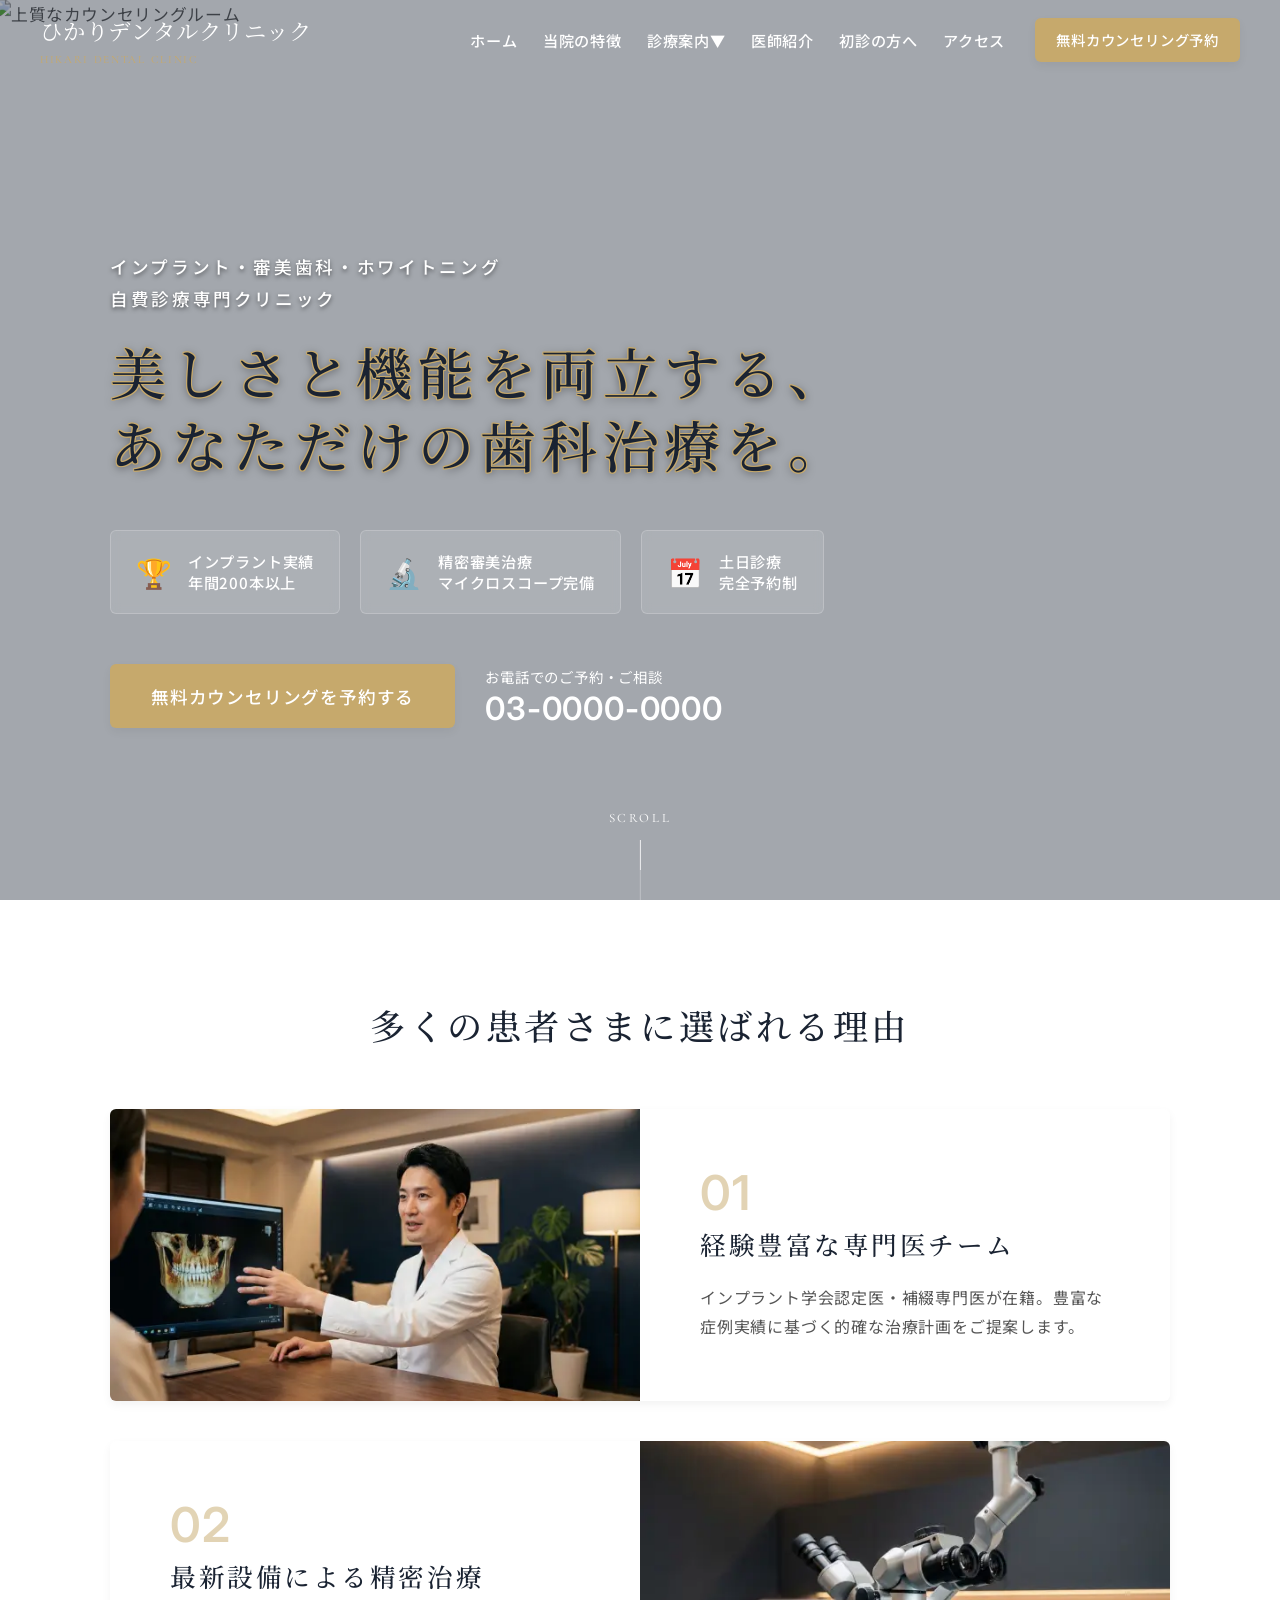
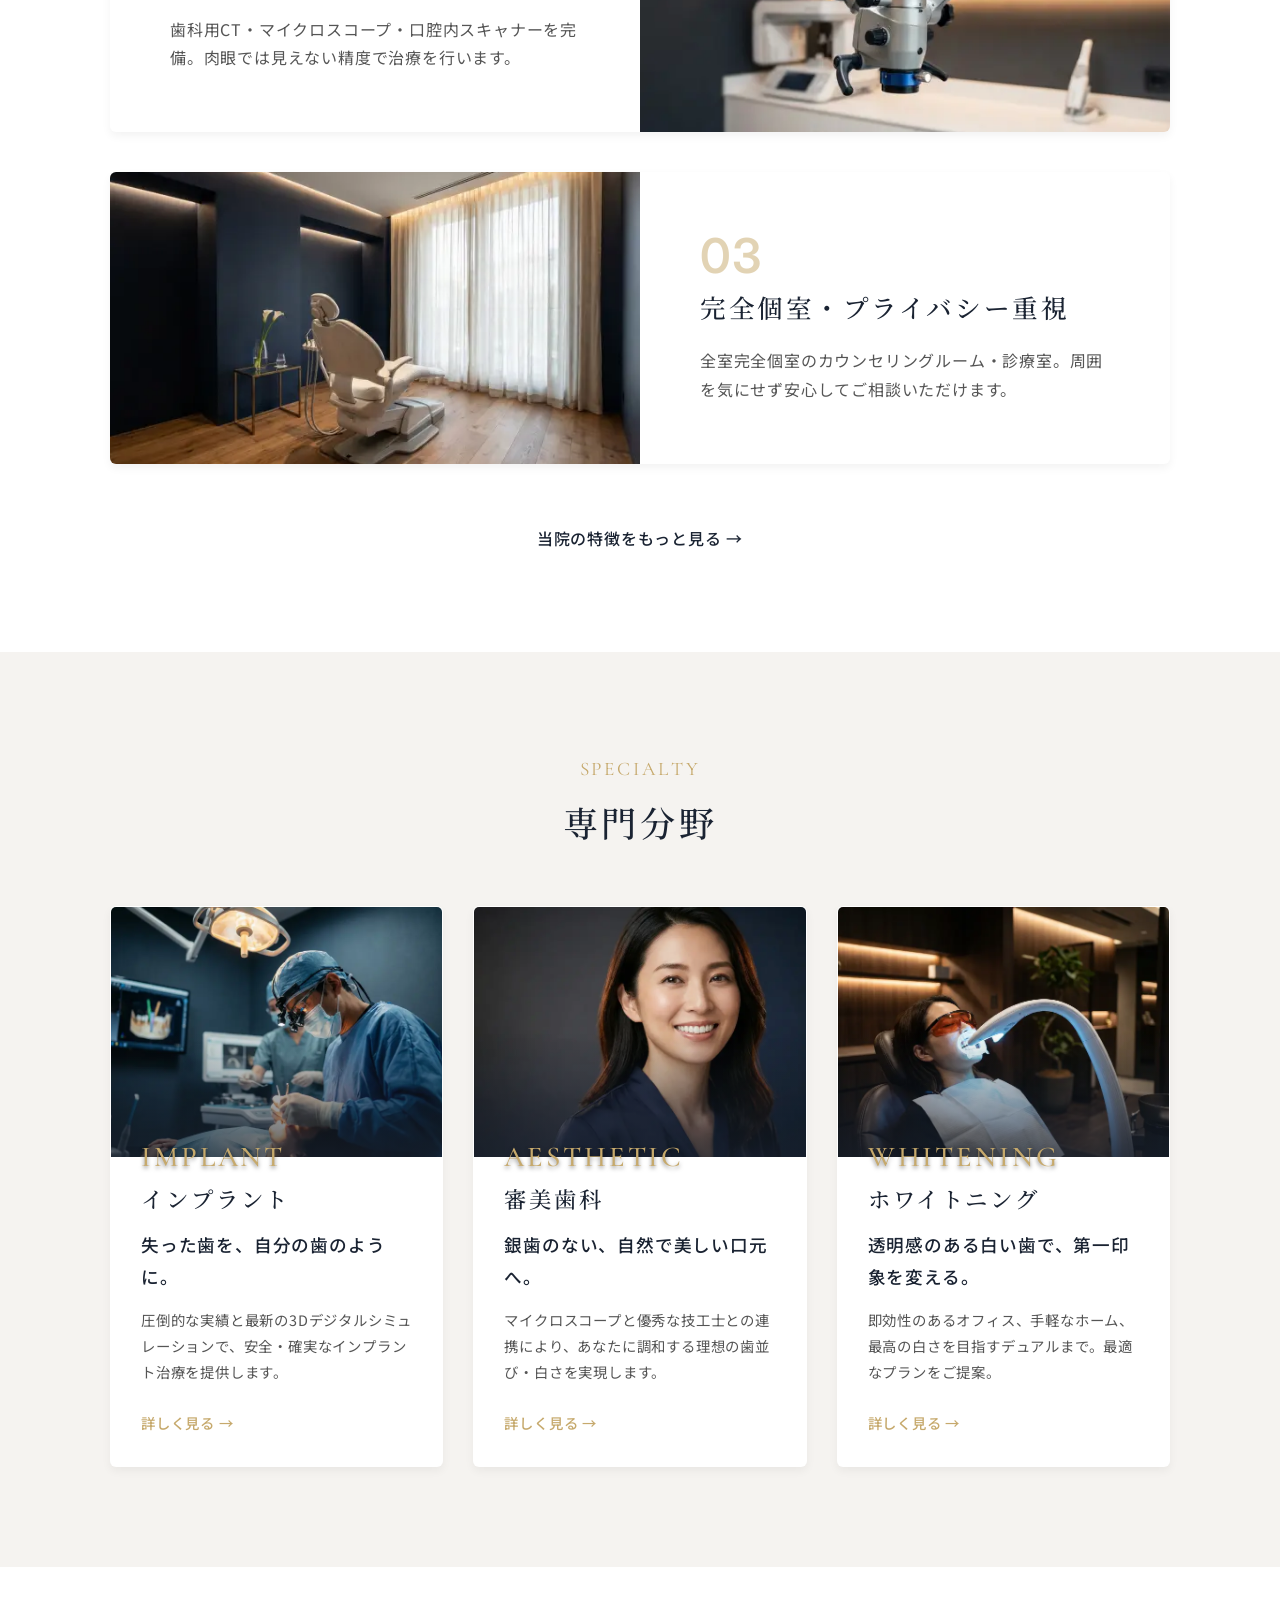
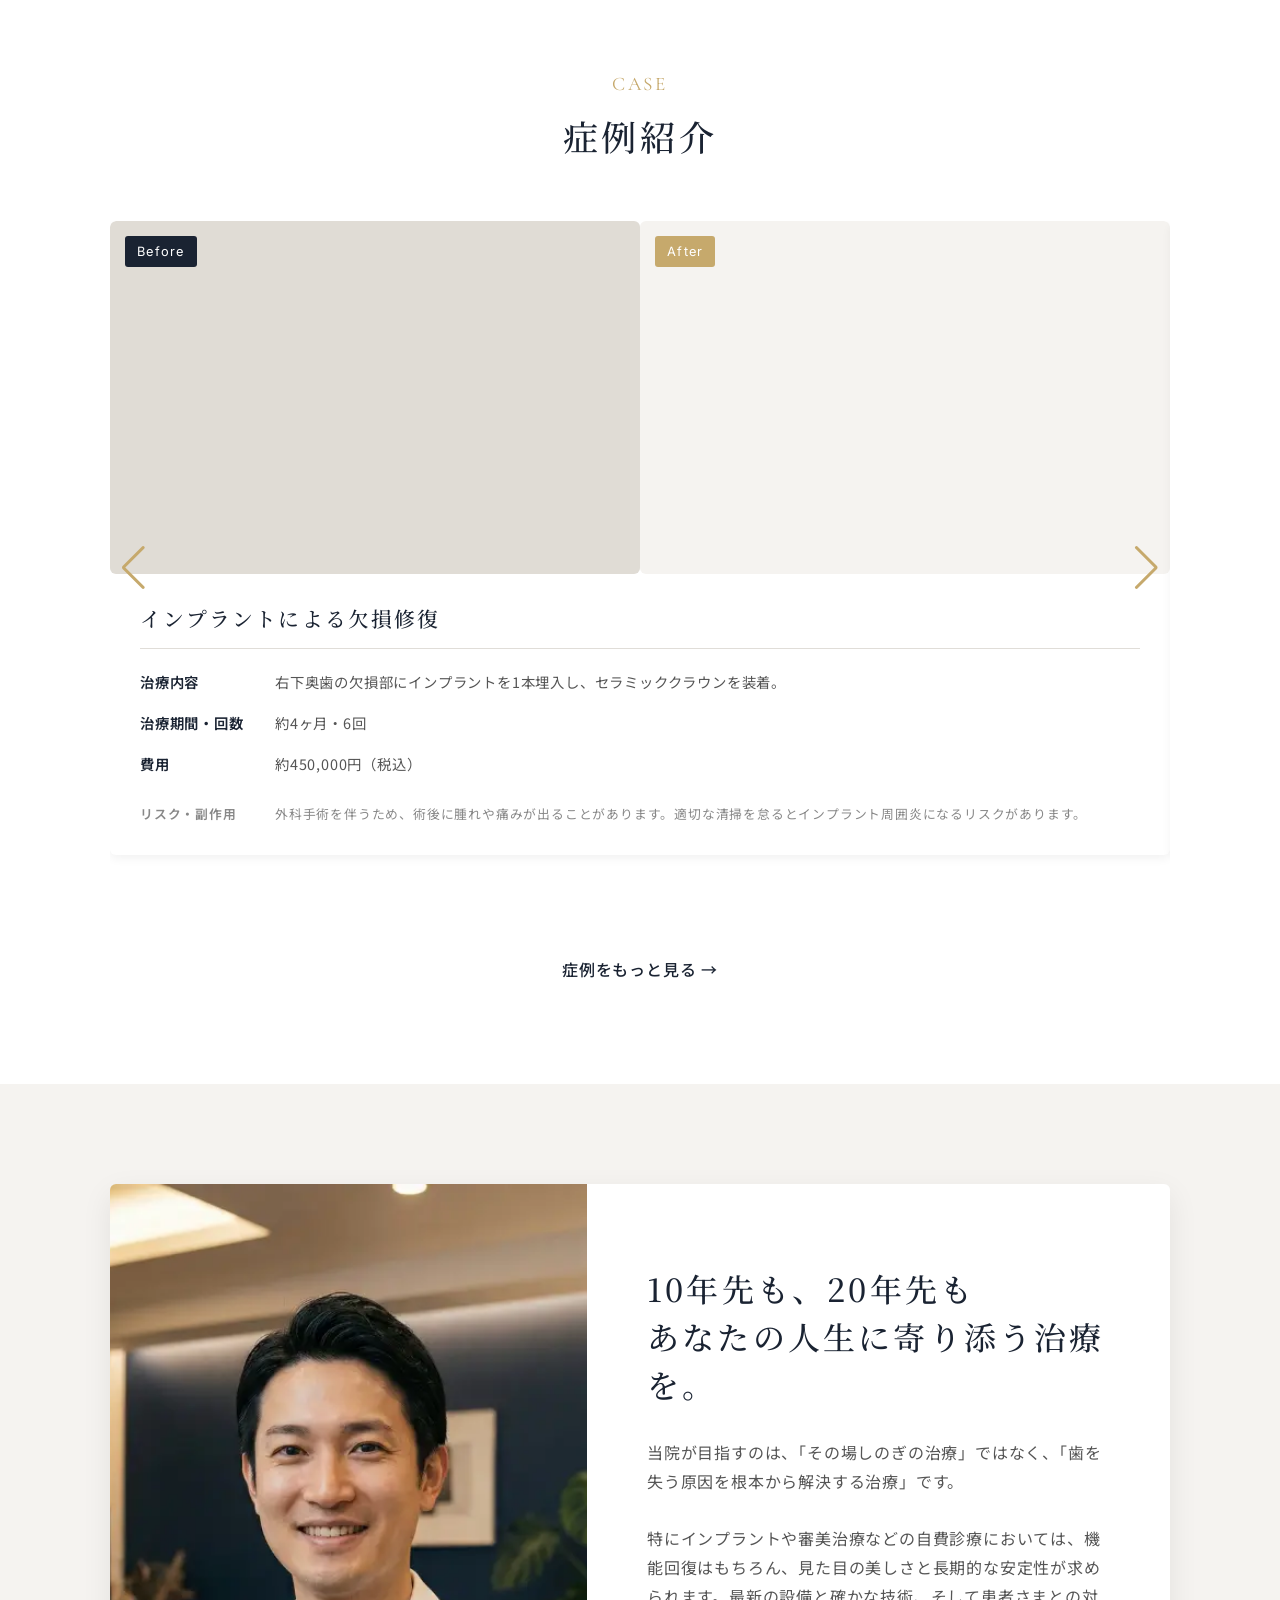
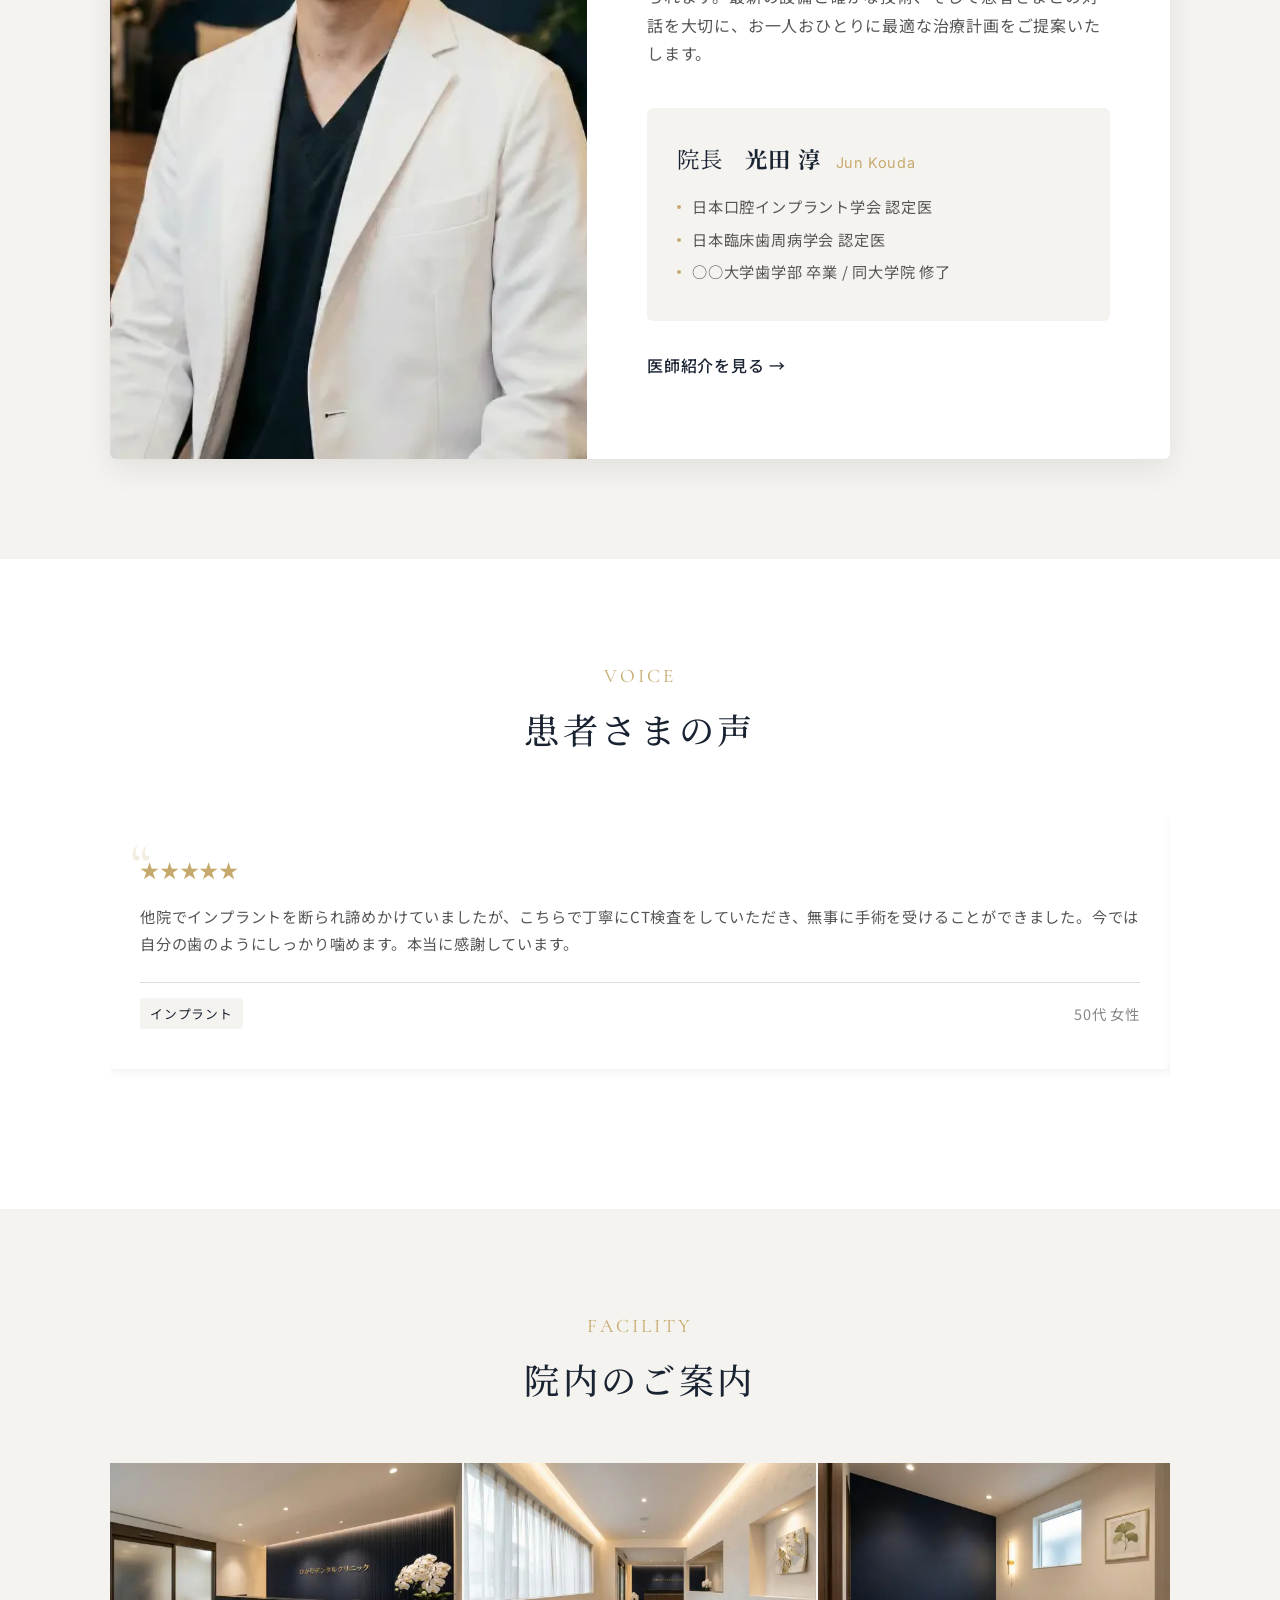
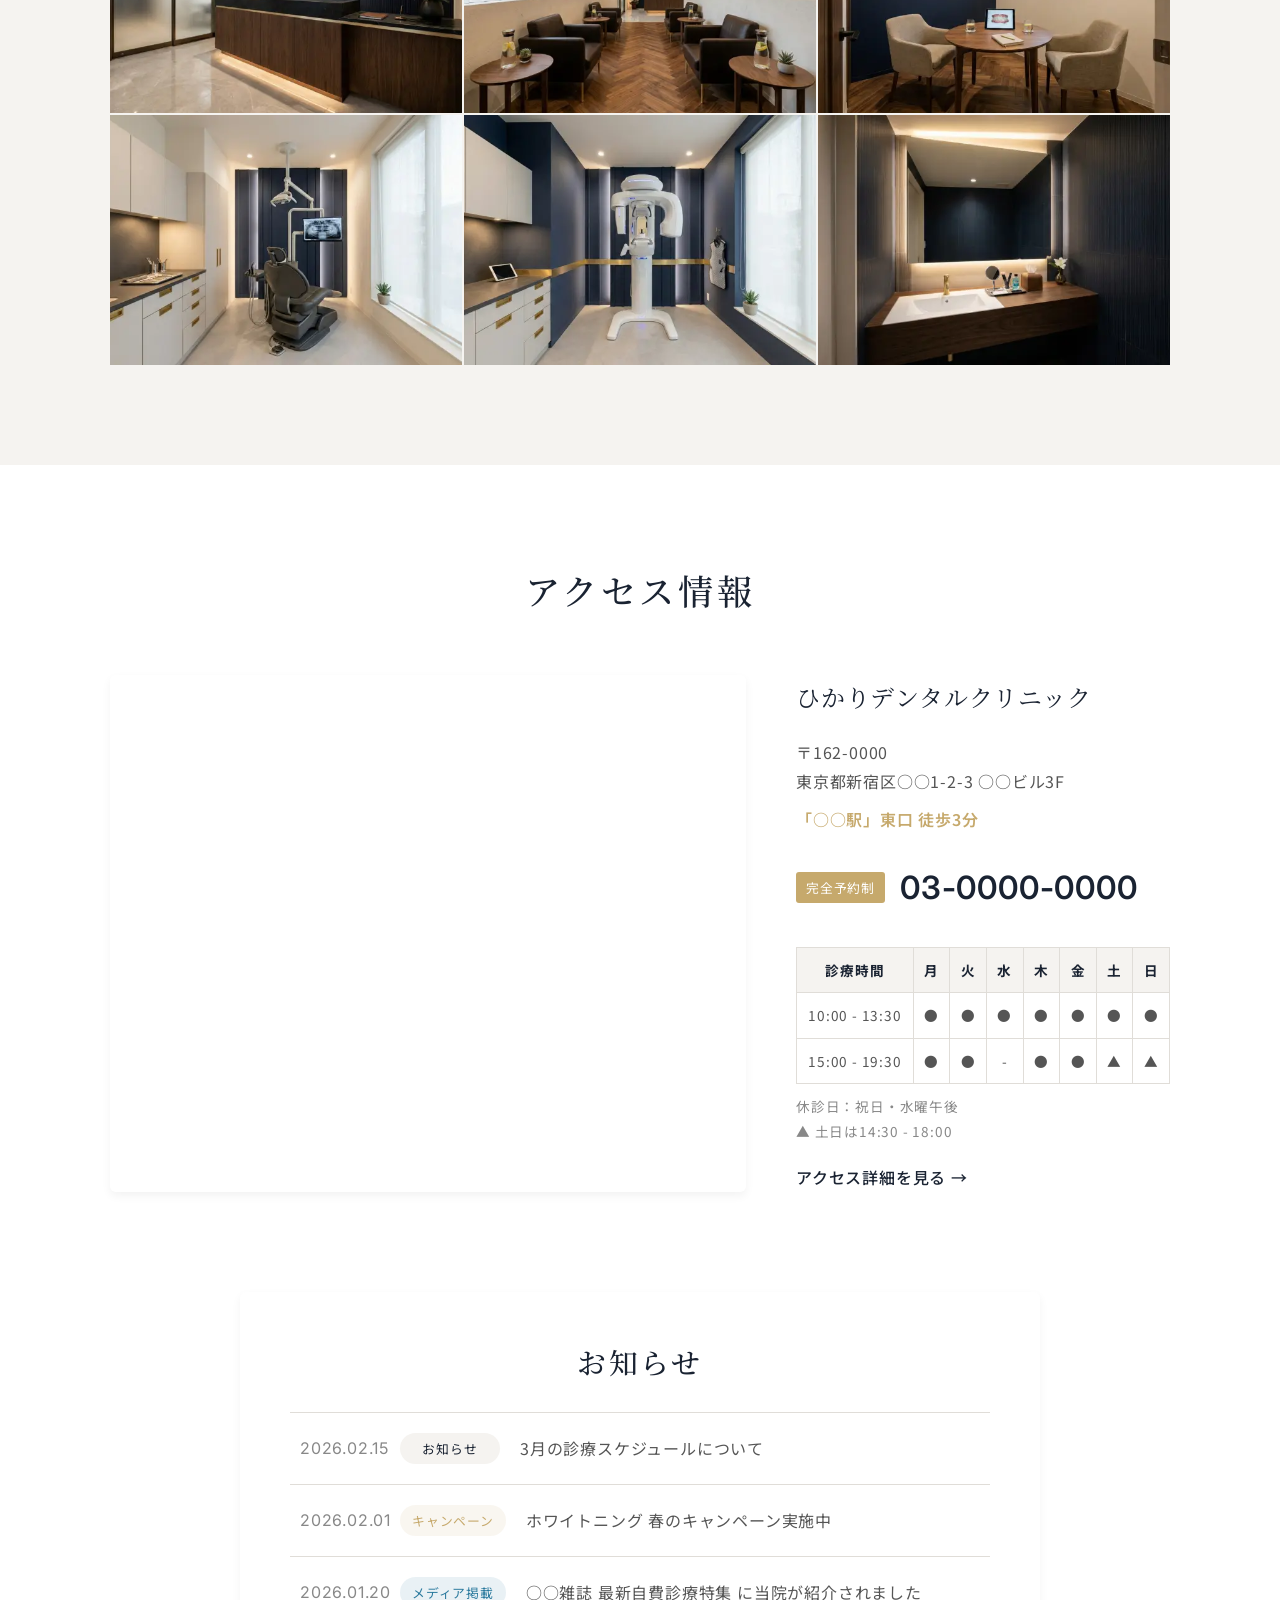
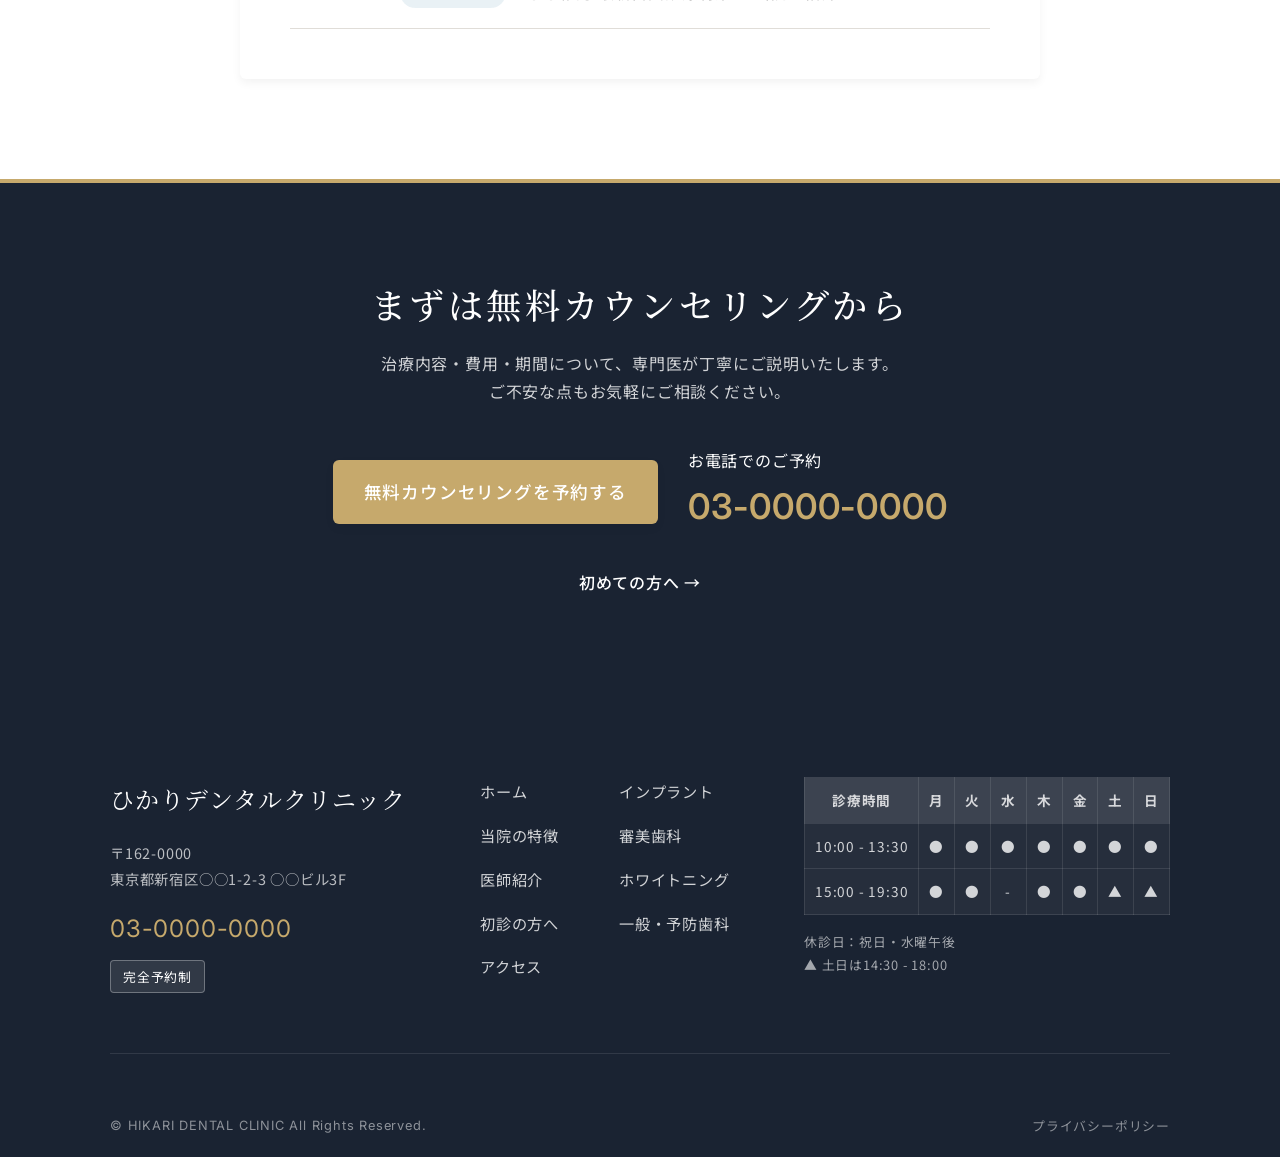
==== index.html @ 4b11324f "Add files via upload" ====
<!DOCTYPE html>
<html lang="ja">

<head>
    <meta charset="UTF-8">
    <meta name="viewport" content="width=device-width, initial-scale=1.0">
    <title>インプラント・審美・ホワイトニング専門｜ひかりデンタルクリニック</title>
    <meta name="description"
        content="美しさと機能を両立する、あなただけの歯科治療を。インプラント・審美歯科・ホワイトニングに特化した自費診療専門クリニック「ひかりデンタルクリニック」。年間200本以上のインプラント実績、マイクロスコープ完備の完全個室で上質な時間を提供します。">
    <meta property="og:title" content="インプラント・審美・ホワイトニング専門｜ひかりデンタルクリニック">
    <meta property="og:description" content="美しさと機能を両立する、あなただけの歯科治療を。インプラント・審美歯科・ホワイトニングに特化した自費診療専門クリニック。">
    <meta property="og:type" content="website">
    <meta property="og:url" content="https://example.com/">
    <meta property="og:image" content="https://example.com/images/ogp.jpg">

    <!-- Fonts -->
    <link rel="preconnect" href="https://fonts.googleapis.com">
    <link rel="preconnect" href="https://fonts.gstatic.com" crossorigin>
    <link
        href="https://fonts.googleapis.com/css2?family=Cormorant+Garamond:wght@400;500;600&family=Inter:wght@400;500;600&family=Noto+Sans+JP:wght@400;500;600&family=Noto+Serif+JP:wght@400;500;600&display=swap"
        rel="stylesheet">

    <!-- Swiper CSS -->
    <link rel="stylesheet" href="https://cdn.jsdelivr.net/npm/swiper@11/swiper-bundle.min.css" />

    <!-- Custom CSS -->
    <link rel="stylesheet" href="css/style.css">

    <!-- Structured Data : LocalBusiness -->
    <script type="application/ld+json">
  {
    "@context": "https://schema.org",
    "@type": "Dentist",
    "name": "ひかりデンタルクリニック",
    "image": "https://example.com/images/clinic-exterior.jpg",
    "url": "https://example.com/",
    "telephone": "03-0000-0000",
    "address": {
      "@type": "PostalAddress",
      "streetAddress": "○○1-2-3 ○○ビル3F",
      "addressLocality": "新宿区",
      "addressRegion": "東京都",
      "postalCode": "162-0000",
      "addressCountry": "JP"
    },
    "geo": {
      "@type": "GeoCoordinates",
      "latitude": 35.699,
      "longitude": 139.718
    },
    "openingHoursSpecification": [
      {
        "@type": "OpeningHoursSpecification",
        "dayOfWeek": ["Monday", "Tuesday", "Thursday", "Friday"],
        "opens": "10:00",
        "closes": "19:30"
      },
      {
        "@type": "OpeningHoursSpecification",
        "dayOfWeek": ["Saturday", "Sunday"],
        "opens": "10:00",
        "closes": "18:00"
      }
    ],
    "priceRange": "$$$"
  }
  </script>
</head>

<body>

    <!-- ========================
       Header
       ======================== -->
    <header class="l-header" id="header">
        <div class="l-header__inner">
            <a href="index.html" class="l-header__logo">
                ひかりデンタルクリニック
                <span>HIKARI DENTAL CLINIC</span>
            </a>

            <!-- PC/Tablet Nav -->
            <nav class="l-header__nav u-hidden-sp">
                <ul class="l-header__nav-list">
                    <li><a href="index.html" class="l-header__nav-link">ホーム</a></li>
                    <li><a href="about.html" class="l-header__nav-link">当院の特徴</a></li>
                    <li class="p-nav-dropdown">
                        <span class="l-header__nav-link p-nav-dropdown__trigger">診療案内▼</span>
                        <div class="p-nav-dropdown__menu">
                            <a href="implant.html" class="p-nav-dropdown__item">インプラント</a>
                            <a href="aesthetic.html" class="p-nav-dropdown__item">審美歯科</a>
                            <a href="whitening.html" class="p-nav-dropdown__item">ホワイトニング</a>
                            <a href="general.html" class="p-nav-dropdown__item">一般歯科・予防歯科</a>
                        </div>
                    </li>
                    <li><a href="staff.html" class="l-header__nav-link">医師紹介</a></li>
                    <li><a href="first-visit.html" class="l-header__nav-link">初診の方へ</a></li>
                    <li><a href="access.html" class="l-header__nav-link">アクセス</a></li>
                </ul>
                <a href="first-visit.html#reserve" class="c-btn c-btn--primary l-header__btn"
                    style="min-height: 44px; padding: 0 20px; font-size: 0.9rem;">無料カウンセリング予約</a>
            </nav>

            <!-- SP Hamburger Menu (Implementation placeholder) -->
            <button class="l-header__hamburger u-hidden-pc" aria-label="メニューを開く">
                <span></span><span></span><span></span>
            </button>
        </div>
    </header>

    <main>
        <!-- ========================
         Hero Section
         ======================== -->
        <section class="p-hero">
            <div class="p-hero__bg">
                <img src="https://images.unsplash.com/photo-1629909613654-28e377c37b09?auto=format&fit=crop&q=80&w=1920"
                    alt="上質なカウンセリングルーム" loading="lazy">
                <div class="p-hero__overlay"></div>
            </div>
            <div class="p-hero__content l-container">
                <p class="p-hero__subcopy">インプラント・審美歯科・ホワイトニング<br>自費診療専門クリニック</p>
                <h1 class="p-hero__copy">美しさと機能を両立する、<br>あなただけの歯科治療を。</h1>

                <ul class="p-hero__usp">
                    <li class="p-hero__usp-item">
                        <span class="p-hero__usp-icon">🏆</span>
                        <span class="p-hero__usp-text">インプラント実績<br>年間200本以上</span>
                    </li>
                    <li class="p-hero__usp-item">
                        <span class="p-hero__usp-icon">🔬</span>
                        <span class="p-hero__usp-text">精密審美治療<br>マイクロスコープ完備</span>
                    </li>
                    <li class="p-hero__usp-item">
                        <span class="p-hero__usp-icon">📅</span>
                        <span class="p-hero__usp-text">土日診療<br>完全予約制</span>
                    </li>
                </ul>

                <div class="p-hero__btns">
                    <a href="first-visit.html#reserve" class="c-btn c-btn--primary p-hero__btn p-hero__btn--primary">
                        無料カウンセリングを予約する
                    </a>
                    <a href="tel:03-0000-0000"
                        class="c-btn c-btn--secondary p-hero__btn p-hero__btn--secondary u-hidden-pc">
                        <span class="font-en-sans" style="margin-right: 8px;">☎</span> 03-0000-0000
                    </a>
                    <div class="p-hero__tel u-hidden-sp">
                        <p>お電話でのご予約・ご相談</p>
                        <p class="p-hero__tel-num font-en-sans">03-0000-0000</p>
                    </div>
                </div>
            </div>

            <div class="p-hero__scroll">
                <span class="p-hero__scroll-text font-en-serif">SCROLL</span>
                <div class="p-hero__scroll-line"></div>
            </div>
        </section>

        <!-- ========================
         Section 1 : 3 Reasons (当院の特徴)
         ======================== -->
        <section class="l-section p-reason" id="reason">
            <div class="l-container">
                <div class="c-section-title js-fade-up">
                    <h2 class="c-section-title__ja">多くの患者さまに選ばれる理由</h2>
                </div>

                <div class="p-reason__grid js-fade-up">
                    <!-- Reason 1 -->
                    <div class="p-reason__card">
                        <div class="p-reason__card-bg">
                            <img src="images/reason_01.webp" alt="経験豊富な専門医チーム" width="600" height="400" loading="lazy">
                        </div>
                        <div class="p-reason__card-content">
                            <span class="p-reason__card-num font-en-sans">01</span>
                            <h3 class="p-reason__card-title">経験豊富な専門医チーム</h3>
                            <p class="p-reason__card-text">インプラント学会認定医・補綴専門医が在籍。豊富な症例実績に基づく的確な治療計画をご提案します。</p>
                        </div>
                    </div>

                    <!-- Reason 2 -->
                    <div class="p-reason__card p-reason__card--reverse">
                        <div class="p-reason__card-bg">
                            <img src="images/reason_02.webp" alt="最新設備による精密治療" width="600" height="400" loading="lazy">
                        </div>
                        <div class="p-reason__card-content">
                            <span class="p-reason__card-num font-en-sans">02</span>
                            <h3 class="p-reason__card-title">最新設備による精密治療</h3>
                            <p class="p-reason__card-text">歯科用CT・マイクロスコープ・口腔内スキャナーを完備。肉眼では見えない精度で治療を行います。</p>
                        </div>
                    </div>

                    <!-- Reason 3 -->
                    <div class="p-reason__card">
                        <div class="p-reason__card-bg">
                            <img src="images/reason_03.webp" alt="完全個室・プライバシー重視" width="600" height="400"
                                loading="lazy">
                        </div>
                        <div class="p-reason__card-content">
                            <span class="p-reason__card-num font-en-sans">03</span>
                            <h3 class="p-reason__card-title">完全個室・プライバシー重視</h3>
                            <p class="p-reason__card-text">全室完全個室のカウンセリングルーム・診療室。周囲を気にせず安心してご相談いただけます。</p>
                        </div>
                    </div>
                </div>

                <div class="text-center js-fade-up" style="margin-top: 60px;">
                    <a href="about.html" class="c-link">当院の特徴をもっと見る &rarr;</a>
                </div>
            </div>
        </section>

        <!-- ========================
         Section 2 : Specialty (専門分野)
         ======================== -->
        <section class="l-section l-section--bg p-specialty" id="specialty">
            <div class="l-container">
                <div class="c-section-title js-fade-up">
                    <span class="c-section-title__en">SPECIALTY</span>
                    <h2 class="c-section-title__ja">専門分野</h2>
                </div>

                <div class="p-specialty__grid">
                    <!-- Implant -->
                    <a href="implant.html" class="p-specialty__card js-fade-up">
                        <div class="p-specialty__card-img">
                            <img src="images/specialty_implant.webp" alt="インプラント" width="800" height="533"
                                loading="lazy">
                            <div class="p-specialty__card-overlay"></div>
                        </div>
                        <div class="p-specialty__card-info">
                            <h3 class="p-specialty__card-title">IMPLANT<br><span>インプラント</span></h3>
                            <p class="p-specialty__card-copy">失った歯を、自分の歯のように。</p>
                            <p class="p-specialty__card-text">圧倒的な実績と最新の3Dデジタルシミュレーションで、安全・確実なインプラント治療を提供します。</p>
                            <span class="p-specialty__card-link">詳しく見る &rarr;</span>
                        </div>
                    </a>

                    <!-- Aesthetic -->
                    <a href="aesthetic.html" class="p-specialty__card js-fade-up" style="transition-delay: 0.1s;">
                        <div class="p-specialty__card-img">
                            <img src="images/specialty_aesthetic.webp" alt="審美歯科" width="800" height="533"
                                loading="lazy">
                            <div class="p-specialty__card-overlay"></div>
                        </div>
                        <div class="p-specialty__card-info">
                            <h3 class="p-specialty__card-title">AESTHETIC<br><span>審美歯科</span></h3>
                            <p class="p-specialty__card-copy">銀歯のない、自然で美しい口元へ。</p>
                            <p class="p-specialty__card-text">マイクロスコープと優秀な技工士との連携により、あなたに調和する理想の歯並び・白さを実現します。</p>
                            <span class="p-specialty__card-link">詳しく見る &rarr;</span>
                        </div>
                    </a>

                    <!-- Whitening -->
                    <a href="whitening.html" class="p-specialty__card js-fade-up" style="transition-delay: 0.2s;">
                        <div class="p-specialty__card-img">
                            <img src="images/specialty_whitening.webp" alt="ホワイトニング" width="800" height="533"
                                loading="lazy">
                            <div class="p-specialty__card-overlay"></div>
                        </div>
                        <div class="p-specialty__card-info">
                            <h3 class="p-specialty__card-title">WHITENING<br><span>ホワイトニング</span></h3>
                            <p class="p-specialty__card-copy">透明感のある白い歯で、第一印象を変える。</p>
                            <p class="p-specialty__card-text">即効性のあるオフィス、手軽なホーム、最高の白さを目指すデュアルまで。最適なプランをご提案。</p>
                            <span class="p-specialty__card-link">詳しく見る &rarr;</span>
                        </div>
                    </a>
                </div>
            </div>
        </section>

        <!-- ========================
         Section 3 : Case Studies (症例紹介)
         ======================== -->
        <section class="l-section p-case" id="case">
            <div class="l-container">
                <div class="c-section-title js-fade-up">
                    <span class="c-section-title__en">CASE</span>
                    <h2 class="c-section-title__ja">症例紹介</h2>
                </div>

                <div class="swiper p-case__slider js-fade-up">
                    <div class="swiper-wrapper">
                        <!-- Case 1 -->
                        <div class="swiper-slide p-case__slide">
                            <div class="p-case__images">
                                <div class="p-case__image">
                                    <span class="p-case__label">Before</span>
                                    <div
                                        style="width: 100%; aspect-ratio: 3/2; background-color: #e0dcd5; border-radius: var(--radius);">
                                    </div>
                                </div>
                                <div class="p-case__image">
                                    <span class="p-case__label p-case__label--after">After</span>
                                    <div
                                        style="width: 100%; aspect-ratio: 3/2; background-color: #f5f3f0; border-radius: var(--radius);">
                                    </div>
                                </div>
                            </div>
                            <div class="p-case__info">
                                <h3 class="p-case__title">インプラントによる欠損修復</h3>
                                <dl class="p-case__dl">
                                    <dt>治療内容</dt>
                                    <dd>右下奥歯の欠損部にインプラントを1本埋入し、セラミッククラウンを装着。</dd>
                                    <dt>治療期間・回数</dt>
                                    <dd>約4ヶ月・6回</dd>
                                    <dt>費用</dt>
                                    <dd>約450,000円（税込）</dd>
                                    <dt>リスク・副作用</dt>
                                    <dd>外科手術を伴うため、術後に腫れや痛みが出ることがあります。適切な清掃を怠るとインプラント周囲炎になるリスクがあります。</dd>
                                </dl>
                            </div>
                        </div>
                        <!-- Case 2 -->
                        <div class="swiper-slide p-case__slide">
                            <div class="p-case__images">
                                <div class="p-case__image">
                                    <span class="p-case__label">Before</span>
                                    <div
                                        style="width: 100%; aspect-ratio: 3/2; background-color: #e0dcd5; border-radius: var(--radius);">
                                    </div>
                                </div>
                                <div class="p-case__image">
                                    <span class="p-case__label p-case__label--after">After</span>
                                    <div
                                        style="width: 100%; aspect-ratio: 3/2; background-color: #f5f3f0; border-radius: var(--radius);">
                                    </div>
                                </div>
                            </div>
                            <div class="p-case__info">
                                <h3 class="p-case__title">前歯のオールセラミック治療</h3>
                                <dl class="p-case__dl">
                                    <dt>治療内容</dt>
                                    <dd>変色した前歯の差し歯を、透明感の高いオールセラミッククラウンでやり替え。</dd>
                                    <dt>治療期間・回数</dt>
                                    <dd>約1ヶ月・3回</dd>
                                    <dt>費用</dt>
                                    <dd>約264,000円（税込）※2本分</dd>
                                    <dt>リスク・副作用</dt>
                                    <dd>強い衝撃で割れる可能性があります。治療時に歯を削るため、一時的に知覚過敏が起こることがあります。</dd>
                                </dl>
                            </div>
                        </div>
                        <!-- Case 3 -->
                        <div class="swiper-slide p-case__slide">
                            <div class="p-case__images">
                                <div class="p-case__image">
                                    <span class="p-case__label">Before</span>
                                    <div
                                        style="width: 100%; aspect-ratio: 3/2; background-color: #e0dcd5; border-radius: var(--radius);">
                                    </div>
                                </div>
                                <div class="p-case__image">
                                    <span class="p-case__label p-case__label--after">After</span>
                                    <div
                                        style="width: 100%; aspect-ratio: 3/2; background-color: #f5f3f0; border-radius: var(--radius);">
                                    </div>
                                </div>
                            </div>
                            <div class="p-case__info">
                                <h3 class="p-case__title">デュアルホワイトニング</h3>
                                <dl class="p-case__dl">
                                    <dt>治療内容</dt>
                                    <dd>オフィスホワイトニングとホームホワイトニングを併用し、短期間で目標の白さに到達。</dd>
                                    <dt>治療期間・回数</dt>
                                    <dd>約1ヶ月・来院2回＋自宅ケア</dd>
                                    <dt>費用</dt>
                                    <dd>約77,000円（税込）</dd>
                                    <dt>リスク・副作用</dt>
                                    <dd>施術中・後に知覚過敏が出ることがありますが、通常数日で治まります。後戻りするため定期的なケアが必要です。</dd>
                                </dl>
                            </div>
                        </div>
                    </div>
                    <div class="swiper-pagination"></div>
                    <div class="swiper-button-prev"></div>
                    <div class="swiper-button-next"></div>
                </div>

                <div class="text-center js-fade-up" style="margin-top: 40px;">
                    <a href="#" class="c-link">症例をもっと見る &rarr;</a>
                </div>
            </div>
        </section>

        <!-- ========================
         Section 4 : Doctor Message (院長メッセージ)
         ======================== -->
        <section class="l-section l-section--bg p-message" id="message">
            <div class="l-container">
                <div class="p-message__inner js-fade-up">
                    <div class="p-message__img">
                        <img src="images/staff_rep.webp" alt="院長 光田淳" width="600" height="800" loading="lazy">
                    </div>
                    <div class="p-message__content">
                        <h2 class="p-message__title">10年先も、20年先も<br>あなたの人生に寄り添う治療を。</h2>
                        <p class="p-message__text">
                            当院が目指すのは、「その場しのぎの治療」ではなく、「歯を失う原因を根本から解決する治療」です。<br><br>特にインプラントや審美治療などの自費診療においては、機能回復はもちろん、見た目の美しさと長期的な安定性が求められます。最新の設備と確かな技術、そして患者さまとの対話を大切に、お一人おひとりに最適な治療計画をご提案いたします。
                        </p>

                        <div class="p-message__profile">
                            <p class="p-message__name">院長　<strong>光田 淳</strong><span>Jun Kouda</span></p>
                            <ul class="p-message__list">
                                <li>日本口腔インプラント学会 認定医</li>
                                <li>日本臨床歯周病学会 認定医</li>
                                <li>○○大学歯学部 卒業 / 同大学院 修了</li>
                            </ul>
                        </div>

                        <div style="margin-top: 30px;">
                            <a href="staff.html" class="c-link">医師紹介を見る &rarr;</a>
                        </div>
                    </div>
                </div>
            </div>
        </section>

        <!-- ========================
         Section 5 : Voice (患者さまの声)
         ======================== -->
        <section class="l-section p-voice" id="voice">
            <div class="l-container">
                <div class="c-section-title js-fade-up">
                    <span class="c-section-title__en">VOICE</span>
                    <h2 class="c-section-title__ja">患者さまの声</h2>
                </div>

                <div class="swiper p-voice__slider js-fade-up">
                    <div class="swiper-wrapper">
                        <!-- Voice 1 -->
                        <div class="swiper-slide p-voice__slide">
                            <div class="p-voice__card">
                                <span class="p-voice__quote font-en-serif">&ldquo;</span>
                                <div class="p-voice__stars">★★★★★</div>
                                <p class="p-voice__text">
                                    他院でインプラントを断られ諦めかけていましたが、こちらで丁寧にCT検査をしていただき、無事に手術を受けることができました。今では自分の歯のようにしっかり噛めます。本当に感謝しています。
                                </p>
                                <div class="p-voice__meta">
                                    <span class="p-voice__tag">インプラント</span>
                                    <span class="p-voice__author">50代 女性</span>
                                </div>
                            </div>
                        </div>
                        <!-- Voice 2 -->
                        <div class="swiper-slide p-voice__slide">
                            <div class="p-voice__card">
                                <span class="p-voice__quote font-en-serif">&ldquo;</span>
                                <div class="p-voice__stars">★★★★★</div>
                                <p class="p-voice__text">
                                    前歯の形と色に長年コンプレックスがありましたが、セラミック治療で見違えるように綺麗になりました。先生もスタッフの方も優しく、個室なので周りを気にせず相談できたのが良かったです。
                                </p>
                                <div class="p-voice__meta">
                                    <span class="p-voice__tag">審美歯科</span>
                                    <span class="p-voice__author">30代 女性</span>
                                </div>
                            </div>
                        </div>
                        <!-- Voice 3 -->
                        <div class="swiper-slide p-voice__slide">
                            <div class="p-voice__card">
                                <span class="p-voice__quote font-en-serif">&ldquo;</span>
                                <div class="p-voice__stars">★★★★★</div>
                                <p class="p-voice__text">
                                    結婚式に向けてデュアルホワイトニングをお願いしました。想像以上に白くなり、結婚式当日も自信を持って笑うことができました。説明も丁寧で、無理な勧誘などもなく安心できました。
                                </p>
                                <div class="p-voice__meta">
                                    <span class="p-voice__tag">ホワイトニング</span>
                                    <span class="p-voice__author">20代 女性</span>
                                </div>
                            </div>
                        </div>
                        <!-- Voice 4 -->
                        <div class="swiper-slide p-voice__slide">
                            <div class="p-voice__card">
                                <span class="p-voice__quote font-en-serif">&ldquo;</span>
                                <div class="p-voice__stars">★★★★★</div>
                                <p class="p-voice__text">
                                    麻酔の痛みが大の苦手でしたが、こちらのクリニックでは全く痛くなくて驚きました。カウンセリングに時間をかけて私の希望を聞いてくださり、納得した上で治療に進めたのがとても良かったです。
                                </p>
                                <div class="p-voice__meta">
                                    <span class="p-voice__tag">インプラント</span>
                                    <span class="p-voice__author">40代 男性</span>
                                </div>
                            </div>
                        </div>
                    </div>
                    <div class="swiper-pagination"></div>
                </div>
            </div>
        </section>

        <!-- ========================
         Section 6 : Facility (院内紹介)
         ======================== -->
        <section class="l-section l-section--bg p-facility" id="facility">
            <div class="l-container">
                <div class="c-section-title js-fade-up">
                    <span class="c-section-title__en">FACILITY</span>
                    <h2 class="c-section-title__ja">院内のご案内</h2>
                </div>

                <div class="p-facility__grid js-fade-up">
                    <div class="p-facility__item">
                        <img src="images/facility_01.webp" width="800" height="533" alt="エントランス・受付" loading="lazy">
                        <div class="p-facility__overlay"><span>エントランス・受付</span></div>
                    </div>
                    <div class="p-facility__item">
                        <img src="images/facility_02.webp" width="800" height="533" alt="待合室" loading="lazy">
                        <div class="p-facility__overlay"><span>待合室（リラックス空間）</span></div>
                    </div>
                    <div class="p-facility__item">
                        <img src="images/facility_03.webp" width="800" height="533" alt="カウンセリングルーム" loading="lazy">
                        <div class="p-facility__overlay"><span>完全個室カウンセリングルーム</span></div>
                    </div>
                    <div class="p-facility__item">
                        <img src="images/facility_04.webp" width="800" height="533" alt="診療室" loading="lazy">
                        <div class="p-facility__overlay"><span>診療室（完全個室・プライバシー保護）</span></div>
                    </div>
                    <div class="p-facility__item">
                        <img src="images/facility_05.webp" width="800" height="533" alt="歯科用CT・レントゲン室" loading="lazy">
                        <div class="p-facility__overlay"><span>歯科用CT・レントゲン室</span></div>
                    </div>
                    <div class="p-facility__item">
                        <img src="images/facility_06.webp" width="800" height="533" alt="パウダールーム" loading="lazy">
                        <div class="p-facility__overlay"><span>パウダールーム完備</span></div>
                    </div>
                </div>
            </div>
        </section>

        <!-- ========================
         Section 7 : Access (アクセス情報)
         ======================== -->
        <section class="l-section p-access" id="access">
            <div class="l-container">
                <div class="c-section-title js-fade-up">
                    <h2 class="c-section-title__ja">アクセス情報</h2>
                </div>

                <div class="p-access__wrap js-fade-up">
                    <div class="p-access__map">
                        <iframe
                            src="https://www.google.com/maps/embed?pb=!1m18!1m12!1m3!1d3240.468774433474!2d139.6974856757881!3d35.690080272584396!2m3!1f0!2f0!3f0!3m2!1i1024!2i768!4f13.1!3m3!1m2!1s0x60188cd0d6b1ba1f%3A0x1c32a1f1ecacfdd5!2z5paw5a6_6aeF!5e0!3m2!1sja!2sjp!4v1772428225731!5m2!1sja!2sjp"
                            width="100%" height="100%" style="border:0;" allowfullscreen="" loading="lazy"
                            referrerpolicy="no-referrer-when-downgrade"></iframe>
                    </div>

                    <div class="p-access__info">
                        <p class="p-access__name">ひかりデンタルクリニック</p>
                        <div class="p-access__address">
                            〒162-0000<br>東京都新宿区○○1-2-3 ○○ビル3F<br>
                            <span class="p-access__station">「○○駅」東口 徒歩3分</span>
                        </div>

                        <div class="p-access__tel">
                            <span class="p-access__badge">完全予約制</span>
                            <p class="p-access__tel-num font-en-sans">03-0000-0000</p>
                        </div>

                        <table class="l-footer__time-table p-access__table">
                            <thead>
                                <tr>
                                    <th>診療時間</th>
                                    <th>月</th>
                                    <th>火</th>
                                    <th>水</th>
                                    <th>木</th>
                                    <th>金</th>
                                    <th>土</th>
                                    <th>日</th>
                                </tr>
                            </thead>
                            <tbody>
                                <tr>
                                    <td>10:00 - 13:30</td>
                                    <td>●</td>
                                    <td>●</td>
                                    <td>●</td>
                                    <td>●</td>
                                    <td>●</td>
                                    <td>●</td>
                                    <td>●</td>
                                </tr>
                                <tr>
                                    <td>15:00 - 19:30</td>
                                    <td>●</td>
                                    <td>●</td>
                                    <td>-</td>
                                    <td>●</td>
                                    <td>●</td>
                                    <td>▲</td>
                                    <td>▲</td>
                                </tr>
                            </tbody>
                        </table>
                        <p class="p-access__note">休診日：祝日・水曜午後<br>▲ 土日は14:30 - 18:00</p>

                        <div style="margin-top: 20px;">
                            <a href="access.html" class="c-link">アクセス詳細を見る &rarr;</a>
                        </div>
                    </div>
                </div>
            </div>
        </section>

        <!-- ========================
         Section 8 : News (お知らせ)
         ======================== -->
        <section class="l-section p-news" id="news" style="padding-top: 0;">
            <div class="l-container">
                <div class="p-news__inner js-fade-up">
                    <h2 class="p-news__title">お知らせ</h2>
                    <ul class="p-news__list">
                        <li class="p-news__item">
                            <a href="#">
                                <span class="p-news__date font-en-sans">2026.02.15</span>
                                <span class="p-news__cat p-news__cat--info">お知らせ</span>
                                <span class="p-news__text">3月の診療スケジュールについて</span>
                            </a>
                        </li>
                        <li class="p-news__item">
                            <a href="#">
                                <span class="p-news__date font-en-sans">2026.02.01</span>
                                <span class="p-news__cat p-news__cat--campaign">キャンペーン</span>
                                <span class="p-news__text">ホワイトニング 春のキャンペーン実施中</span>
                            </a>
                        </li>
                        <li class="p-news__item">
                            <a href="#">
                                <span class="p-news__date font-en-sans">2026.01.20</span>
                                <span class="p-news__cat p-news__cat--media">メディア掲載</span>
                                <span class="p-news__text">○○雑誌 最新自費診療特集 に当院が紹介されました</span>
                            </a>
                        </li>
                    </ul>
                </div>
            </div>
        </section>

    </main>

    <!-- ========================
       Footer CTA
       ======================== -->
    <section class="p-cta l-section">
        <div class="l-container text-center js-fade-up">
            <h2 class="p-cta__title">まずは無料カウンセリングから</h2>
            <p class="p-cta__desc">治療内容・費用・期間について、専門医が丁寧にご説明いたします。<br>ご不安な点もお気軽にご相談ください。</p>
            <div class="p-cta__action">
                <a href="first-visit.html#reserve" class="c-btn c-btn--primary p-cta__btn">無料カウンセリングを予約する</a>
                <div class="p-cta__tel u-hidden-sp">
                    <p>お電話でのご予約</p>
                    <a href="tel:03-0000-0000" class="p-cta__tel-num font-en-sans">03-0000-0000</a>
                </div>
            </div>
            <div style="margin-top: 30px;">
                <a href="first-visit.html" class="c-link" style="color: #fff;">初めての方へ &rarr;</a>
            </div>
        </div>
    </section>

    <!-- ========================
       Footer
       ======================== -->
    <footer class="l-footer">
        <div class="l-container">
            <div class="l-footer__inner">
                <div class="l-footer__info">
                    <a href="index.html" class="l-footer__logo">
                        ひかりデンタルクリニック
                    </a>
                    <p class="l-footer__address">
                        〒162-0000<br>東京都新宿区○○1-2-3 ○○ビル3F
                    </p>
                    <p class="l-footer__tel font-en-sans">03-0000-0000</p>
                    <span class="l-footer__badge">完全予約制</span>
                </div>

                <div class="l-footer__nav">
                    <ul class="l-footer__nav-list">
                        <li><a href="index.html">ホーム</a></li>
                        <li><a href="about.html">当院の特徴</a></li>
                        <li><a href="staff.html">医師紹介</a></li>
                        <li><a href="first-visit.html">初診の方へ</a></li>
                        <li><a href="access.html">アクセス</a></li>
                    </ul>
                    <ul class="l-footer__nav-list">
                        <li><a href="implant.html">インプラント</a></li>
                        <li><a href="aesthetic.html">審美歯科</a></li>
                        <li><a href="whitening.html">ホワイトニング</a></li>
                        <li><a href="general.html">一般・予防歯科</a></li>
                    </ul>
                </div>

                <div class="l-footer__time">
                    <table class="l-footer__time-table">
                        <thead>
                            <tr>
                                <th>診療時間</th>
                                <th>月</th>
                                <th>火</th>
                                <th>水</th>
                                <th>木</th>
                                <th>金</th>
                                <th>土</th>
                                <th>日</th>
                            </tr>
                        </thead>
                        <tbody>
                            <tr>
                                <td>10:00 - 13:30</td>
                                <td>●</td>
                                <td>●</td>
                                <td>●</td>
                                <td>●</td>
                                <td>●</td>
                                <td>●</td>
                                <td>●</td>
                            </tr>
                            <tr>
                                <td>15:00 - 19:30</td>
                                <td>●</td>
                                <td>●</td>
                                <td>-</td>
                                <td>●</td>
                                <td>●</td>
                                <td>▲</td>
                                <td>▲</td>
                            </tr>
                        </tbody>
                    </table>
                    <p class="l-footer__time-note">休診日：祝日・水曜午後<br>▲ 土日は14:30 - 18:00</p>
                </div>
            </div>

            <div class="l-footer__bottom">
                <p class="l-footer__copy font-en-sans">&copy; HIKARI DENTAL CLINIC All Rights Reserved.</p>
                <a href="#" class="l-footer__policy">プライバシーポリシー</a>
            </div>
        </div>
    </footer>

    <!-- Floating SP Banner -->
    <div class="p-float-banner u-hidden-pc">
        <a href="tel:03-0000-0000" class="p-float-banner__btn p-float-banner__btn--tel">
            <span>📞</span> 電話予約
        </a>
        <a href="first-visit.html#reserve" class="p-float-banner__btn p-float-banner__btn--reserve">
            <span>📅</span> 無料相談予約
        </a>
    </div>

    <!-- Swiper JS -->
    <script src="https://cdn.jsdelivr.net/npm/swiper@11/swiper-bundle.min.css"></script>
    <!-- Main JS -->
    <script src="js/main.js"></script>
</body>

</html>
---- css/style.css ----
@charset "UTF-8";

/* =========================================
   Variables & Settings
   ========================================= */
:root {
  /* Colors */
  --color-main: #1A2332;
  /* Dark Navy */
  --color-sub: #F5F3F0;
  /* Off-white */
  --color-accent: #C6A96C;
  /* Gold */
  --color-accent-hover: #D5B87D;
  --color-second: #2B7A9E;
  /* Clinic Blue */

  --color-text-main: #1A2332;
  /* Headings */
  --color-text-body: #555555;
  /* Body text */
  --color-text-caption: #888888;
  /* Captions */

  --color-bg-white: #FFFFFF;
  --color-bg-offwhite: #F5F3F0;

  --color-border: #E0DDD8;

  /* Typography */
  --font-serif: 'Noto Serif JP', serif;
  --font-sans: 'Noto Sans JP', sans-serif;
  --font-en-serif: 'Cormorant Garamond', serif;
  --font-en-sans: 'Inter', sans-serif;

  /* Layout */
  --content-width: 1100px;
  --header-height: 80px;
  --header-height-sp: 60px;

  /* Utilities */
  --radius: 6px;
  --transition: 0.3s ease;
  --shadow-sm: 0 4px 10px rgba(0, 0, 0, 0.05);
  --shadow-md: 0 10px 30px rgba(0, 0, 0, 0.08);
  --shadow-gold: 0 4px 15px rgba(198, 169, 108, 0.3);
}

/* =========================================
   Base Styles
   ========================================= */
*,
*::before,
*::after {
  box-sizing: border-box;
  margin: 0;
  padding: 0;
}

html {
  font-size: 16px;
  scroll-behavior: smooth;
}

body {
  font-family: var(--font-sans);
  color: var(--color-text-body);
  background-color: var(--color-bg-white);
  line-height: 1.8;
  letter-spacing: 0.05em;
  -webkit-font-smoothing: antialiased;
}

h1,
h2,
h3,
h4,
h5,
h6 {
  font-family: var(--font-serif);
  color: var(--color-text-main);
  line-height: 1.4;
  font-weight: 500;
  letter-spacing: 0.1em;
}

a {
  color: inherit;
  text-decoration: none;
  transition: color var(--transition);
}

img {
  max-width: 100%;
  height: auto;
  vertical-align: bottom;
}

ul,
ol {
  list-style: none;
}

/* =========================================
   Typography & Util Classes
   ========================================= */
.font-en-serif {
  font-family: var(--font-en-serif);
}

.font-en-sans {
  font-family: var(--font-en-sans);
}

.text-center {
  text-align: center;
}

.text-gold {
  color: var(--color-accent);
}

.text-navy {
  color: var(--color-main);
}

.text-blue {
  color: var(--color-second);
}

/* Section Title */
.c-section-title {
  text-align: center;
  margin-bottom: 60px;
}

.c-section-title__en {
  display: block;
  font-family: var(--font-en-serif);
  color: var(--color-accent);
  font-size: 1.2rem;
  letter-spacing: 0.15em;
  margin-bottom: 10px;
  text-transform: uppercase;
}

.c-section-title__ja {
  font-size: 2.2rem;
}

/* =========================================
   Layout
   ========================================= */
.l-container {
  max-width: var(--content-width);
  margin: 0 auto;
  padding: 0 20px;
}

.l-section {
  padding: 100px 0;
}

.l-section--bg {
  background-color: var(--color-bg-offwhite);
}

/* =========================================
   Buttons
   ========================================= */
.c-btn {
  display: inline-flex;
  align-items: center;
  justify-content: center;
  min-height: 52px;
  padding: 0 30px;
  font-size: 1rem;
  font-weight: 500;
  border-radius: var(--radius);
  text-decoration: none;
  transition: all var(--transition);
  cursor: pointer;
  border: 1px solid transparent;
}

.c-btn--primary {
  background-color: var(--color-accent);
  color: #fff;
  box-shadow: var(--shadow-sm);
}

.c-btn--primary:hover {
  background-color: var(--color-accent-hover);
  box-shadow: var(--shadow-gold);
  color: #fff;
  transform: translateY(-2px);
}

.c-btn--secondary {
  background-color: transparent;
  color: var(--color-accent);
  border-color: var(--color-accent);
}

.c-btn--secondary:hover {
  background-color: var(--color-accent);
  color: #fff;
}

.c-link {
  color: var(--color-text-main);
  font-weight: 500;
  position: relative;
  display: inline-block;
}

.c-link::after {
  content: '';
  position: absolute;
  bottom: -2px;
  left: 0;
  width: 100%;
  height: 1px;
  background-color: var(--color-accent);
  transform: scaleX(0);
  transform-origin: right top;
  transition: transform var(--transition);
}

.c-link:hover::after {
  transform: scaleX(1);
  transform-origin: left top;
}

/* =========================================
   Header
   ========================================= */
.l-header {
  position: fixed;
  top: 0;
  left: 0;
  width: 100%;
  height: var(--header-height);
  z-index: 100;
  transition: all 0.4s ease;
  background-color: transparent;
}

.l-header.is-scrolled {
  background-color: rgba(255, 255, 255, 0.95);
  box-shadow: var(--shadow-sm);
}

.l-header__inner {
  display: flex;
  justify-content: space-between;
  align-items: center;
  height: 100%;
  padding: 0 40px;
}

.l-header__logo {
  font-family: var(--font-serif);
  font-size: 1.4rem;
  color: #fff;
  text-decoration: none;
  transition: color var(--transition);
}

.l-header__logo span {
  display: block;
  font-size: 0.7rem;
  font-family: var(--font-en-serif);
  letter-spacing: 0.15em;
  color: var(--color-accent);
}

.l-header.is-scrolled .l-header__logo {
  color: var(--color-main);
}

.l-header__nav {
  display: flex;
  align-items: center;
  gap: 30px;
}

.l-header__nav-list {
  display: flex;
  gap: 25px;
}

.l-header__nav-link {
  color: #fff;
  font-size: 0.95rem;
  font-weight: 500;
  text-decoration: none;
  transition: color var(--transition);
  position: relative;
}

.l-header.is-scrolled .l-header__nav-link {
  color: var(--color-main);
}

.l-header__nav-link:hover {
  color: var(--color-accent);
}

/* =========================================
   Footer
   ========================================= */
.l-footer {
  background-color: var(--color-main);
  color: #fff;
  padding: 80px 0 20px;
}

/* =========================================
   Animations
   ========================================= */
.js-fade-up {
  opacity: 0;
  transform: translateY(30px);
  transition: opacity 0.6s ease, transform 0.6s ease;
}

.js-fade-up.is-visible {
  opacity: 1;
  transform: translateY(0);
}

/* =========================================
   Media Queries
   ========================================= */
@media (max-width: 1024px) {
  .l-header__inner {
    padding: 0 20px;
  }
}

@media (max-width: 768px) {
  .l-header {
    height: var(--header-height-sp);
  }

  .l-section {
    padding: 60px 0;
  }

  .c-section-title__ja {
    font-size: 1.8rem;
  }
}

/* =========================================
   Top Page - Hero
   ========================================= */
.p-hero {
  position: relative;
  width: 100%;
  height: 100vh;
  min-height: 600px;
  display: flex;
  align-items: center;
  overflow: hidden;
}

.p-hero__bg {
  position: absolute;
  top: 0;
  left: 0;
  width: 100%;
  height: 100%;
  z-index: -1;
}

.p-hero__bg img {
  width: 100%;
  height: 100%;
  object-fit: cover;
  transform: scale(1.05);
}

.p-hero__overlay {
  position: absolute;
  top: 0;
  left: 0;
  width: 100%;
  height: 100%;
  background-color: rgba(26, 35, 50, 0.4);
}

.p-hero__content {
  color: #fff;
  width: 100%;
  z-index: 10;
  margin-top: var(--header-height);
}

.p-hero__subcopy {
  font-size: 1.1rem;
  letter-spacing: 0.15em;
  margin-bottom: 20px;
  font-weight: 500;
  text-shadow: 0 2px 4px rgba(0, 0, 0, 0.5);
}

.p-hero__copy {
  font-family: var(--font-serif);
  font-size: 3.5rem;
  line-height: 1.3;
  letter-spacing: 0.1em;
  margin-bottom: 50px;
  text-shadow:
    1px 1px 0 #C6A96C,
    -1px 1px 0 #C6A96C,
    1px -1px 0 #C6A96C,
    -1px -1px 0 #C6A96C,
    1px 0px 0 #C6A96C,
    -1px 0px 0 #C6A96C,
    0px 1px 0 #C6A96C,
    0px -1px 0 #C6A96C,
    0 2px 8px rgba(0, 0, 0, 0.5);
}

.p-hero__usp {
  display: flex;
  gap: 20px;
  margin-bottom: 50px;
}

.p-hero__usp-item {
  display: flex;
  align-items: center;
  gap: 15px;
  background-color: rgba(255, 255, 255, 0.1);
  backdrop-filter: blur(5px);
  padding: 15px 25px;
  border: 1px solid rgba(255, 255, 255, 0.2);
  border-radius: var(--radius);
}

.p-hero__usp-icon {
  font-size: 1.8rem;
  color: var(--color-accent);
}

.p-hero__usp-text {
  font-size: 0.95rem;
  line-height: 1.4;
  font-weight: 500;
}

.p-hero__btns {
  display: flex;
  align-items: center;
  gap: 30px;
}

.p-hero__btn {
  min-width: 320px;
  font-size: 1.1rem;
  padding: 0 40px;
  min-height: 64px;
}

.p-hero__btn--secondary {
  border: 2px solid #fff;
  color: #fff;
}

.p-hero__btn--secondary:hover {
  background-color: #fff;
  color: var(--color-main);
}

.p-hero__tel {
  font-size: 0.9rem;
}

.p-hero__tel-num {
  font-size: 2rem;
  font-weight: 600;
  line-height: 1.2;
}

.p-hero__scroll {
  position: absolute;
  bottom: 0;
  left: 50%;
  transform: translateX(-50%);
  display: flex;
  flex-direction: column;
  align-items: center;
  gap: 10px;
  color: #fff;
  z-index: 10;
}

.p-hero__scroll-text {
  font-size: 0.8rem;
  letter-spacing: 0.2em;
}

.p-hero__scroll-line {
  width: 1px;
  height: 60px;
  background-color: rgba(255, 255, 255, 0.3);
  position: relative;
  overflow: hidden;
}

.p-hero__scroll-line::before {
  content: '';
  position: absolute;
  top: 0;
  left: 0;
  width: 100%;
  height: 50%;
  background-color: #fff;
  animation: scrollLine 2s infinite ease-in-out;
}

@keyframes scrollLine {
  0% {
    transform: translateY(-100%);
  }

  100% {
    transform: translateY(200%);
  }
}

/* =========================================
   Top Page - Reason
   ========================================= */
.p-reason__grid {
  display: flex;
  flex-direction: column;
  gap: 40px;
}

.p-reason__card {
  display: flex;
  background-color: #fff;
  border-radius: var(--radius);
  overflow: hidden;
  box-shadow: var(--shadow-sm);
}

.p-reason__card--reverse {
  flex-direction: row-reverse;
}

.p-reason__card-bg {
  width: 50%;
  position: relative;
}

.p-reason__card-bg img {
  position: absolute;
  top: 0;
  left: 0;
  width: 100%;
  height: 100%;
  object-fit: cover;
}

.p-reason__card-content {
  width: 50%;
  padding: 60px;
  display: flex;
  flex-direction: column;
  justify-content: center;
}

.p-reason__card-num {
  font-size: 3rem;
  font-weight: 600;
  color: var(--color-accent);
  opacity: 0.5;
  line-height: 1;
  margin-bottom: 10px;
  display: block;
}

.p-reason__card-title {
  font-size: 1.6rem;
  margin-bottom: 20px;
  color: var(--color-main);
}

.p-reason__card-text {
  color: var(--color-text-body);
}

/* =========================================
   Top Page - Specialty
   ========================================= */
.p-specialty__grid {
  display: grid;
  grid-template-columns: repeat(3, 1fr);
  gap: 30px;
}

.p-specialty__card {
  position: relative;
  background-color: #fff;
  border-radius: var(--radius);
  overflow: hidden;
  display: flex;
  flex-direction: column;
  box-shadow: var(--shadow-sm);
  transition: transform var(--transition), box-shadow var(--transition);
  text-decoration: none;
  border: 1px solid transparent;
}

.p-specialty__card:hover {
  transform: translateY(-5px);
  box-shadow: var(--shadow-md);
  border-color: var(--color-accent);
}

.p-specialty__card-img {
  position: relative;
  height: 250px;
  overflow: hidden;
}

.p-specialty__card-img img {
  width: 100%;
  height: 100%;
  object-fit: cover;
  transition: transform 0.6s ease;
}

.p-specialty__card:hover .p-specialty__card-img img {
  transform: scale(1.05);
}

.p-specialty__card-overlay {
  position: absolute;
  top: 0;
  left: 0;
  width: 100%;
  height: 100%;
  background: linear-gradient(to bottom, rgba(0, 0, 0, 0) 50%, rgba(26, 35, 50, 0.7) 100%);
}

.p-specialty__card-info {
  padding: 30px;
  flex-grow: 1;
  display: flex;
  flex-direction: column;
}

.p-specialty__card-title {
  font-family: var(--font-en-serif);
  font-size: 1.8rem;
  color: var(--color-accent);
  margin-bottom: 15px;
  margin-top: -50px;
  position: relative;
  z-index: 10;
  text-shadow: 0 2px 4px rgba(0, 0, 0, 0.5);
}

.p-specialty__card-title span {
  display: block;
  font-family: var(--font-serif);
  font-size: 1.4rem;
  color: var(--color-main);
  margin-top: 5px;
  text-shadow: none;
}

.p-specialty__card-copy {
  font-weight: 500;
  color: var(--color-main);
  margin-bottom: 15px;
  font-size: 1.1rem;
}

.p-specialty__card-text {
  font-size: 0.9rem;
  margin-bottom: 25px;
  flex-grow: 1;
}

.p-specialty__card-link {
  color: var(--color-accent);
  font-weight: 500;
  font-size: 0.9rem;
  display: inline-block;
  align-self: flex-start;
}

/* =========================================
   Footer & CTA Sections
   ========================================= */
.p-cta {
  background-color: var(--color-main);
  color: #fff;
  position: relative;
}

.p-cta::before {
  content: '';
  position: absolute;
  top: 0;
  left: 0;
  width: 100%;
  height: 4px;
  background-color: var(--color-accent);
}

.p-cta__title {
  color: #fff;
  font-size: 2.2rem;
  margin-bottom: 20px;
}

.p-cta__desc {
  color: rgba(255, 255, 255, 0.8);
  margin-bottom: 40px;
}

.p-cta__action {
  display: flex;
  align-items: center;
  justify-content: center;
  gap: 30px;
}

.p-cta__btn {
  min-width: 320px;
  min-height: 64px;
  font-size: 1.1rem;
}

.p-cta__tel {
  text-align: left;
}

.p-cta__tel-num {
  font-size: 2.2rem;
  font-weight: 600;
  color: var(--color-accent);
  text-decoration: none;
}

.l-footer__inner {
  display: flex;
  justify-content: space-between;
  margin-bottom: 60px;
  border-bottom: 1px solid rgba(255, 255, 255, 0.1);
  padding-bottom: 60px;
}

.l-footer__logo {
  font-family: var(--font-serif);
  font-size: 1.5rem;
  color: #fff;
  text-decoration: none;
  display: block;
  margin-bottom: 20px;
}

.l-footer__address {
  font-size: 0.9rem;
  color: rgba(255, 255, 255, 0.7);
  margin-bottom: 15px;
}

.l-footer__tel {
  font-size: 1.5rem;
  color: var(--color-accent);
  margin-bottom: 10px;
}

.l-footer__badge {
  display: inline-block;
  padding: 4px 12px;
  background-color: rgba(255, 255, 255, 0.1);
  border: 1px solid rgba(255, 255, 255, 0.3);
  font-size: 0.8rem;
  border-radius: 4px;
}

.l-footer__nav {
  display: flex;
  gap: 60px;
}

.l-footer__nav-list {
  display: flex;
  flex-direction: column;
  gap: 15px;
}

.l-footer__nav-list a {
  color: rgba(255, 255, 255, 0.8);
  text-decoration: none;
  font-size: 0.95rem;
  transition: color var(--transition);
}

.l-footer__nav-list a:hover {
  color: var(--color-accent);
}

.l-footer__time-table {
  width: 100%;
  border-collapse: collapse;
  margin-bottom: 15px;
  background-color: rgba(255, 255, 255, 0.05);
}

.l-footer__time-table th,
.l-footer__time-table td {
  padding: 10px;
  border: 1px solid rgba(255, 255, 255, 0.1);
  text-align: center;
  font-size: 0.85rem;
  color: rgba(255, 255, 255, 0.8);
}

.l-footer__time-table th {
  background-color: rgba(255, 255, 255, 0.1);
}

.l-footer__time-note {
  font-size: 0.8rem;
  color: rgba(255, 255, 255, 0.6);
}

.l-footer__bottom {
  display: flex;
  justify-content: space-between;
  align-items: center;
}

.l-footer__copy {
  font-size: 0.8rem;
  color: rgba(255, 255, 255, 0.5);
}

.l-footer__policy {
  font-size: 0.8rem;
  color: rgba(255, 255, 255, 0.5);
  text-decoration: none;
}

.l-footer__policy:hover {
  color: #fff;
}

/* Float Banner */
.p-float-banner {
  position: fixed;
  bottom: 0;
  left: 0;
  width: 100%;
  height: 56px;
  display: flex;
  z-index: 100;
  box-shadow: 0 -2px 10px rgba(0, 0, 0, 0.1);
}

.p-float-banner__btn {
  flex: 1;
  display: flex;
  align-items: center;
  justify-content: center;
  gap: 8px;
  font-weight: 500;
  text-decoration: none;
  color: #fff;
}

.p-float-banner__btn--tel {
  background-color: var(--color-main);
}

.p-float-banner__btn--reserve {
  background-color: var(--color-accent);
}

/* Nav Dropdown */
.p-nav-dropdown {
  position: relative;
}

.p-nav-dropdown__trigger {
  cursor: pointer;
}

.p-nav-dropdown__menu {
  position: absolute;
  top: 100%;
  left: -20px;
  width: 220px;
  background-color: #fff;
  border-radius: var(--radius);
  box-shadow: var(--shadow-sm);
  padding: 15px 0;
  opacity: 0;
  visibility: hidden;
  transform: translateY(10px);
  transition: all var(--transition);
}

.p-nav-dropdown:hover .p-nav-dropdown__menu {
  opacity: 1;
  visibility: visible;
  transform: translateY(0);
}

.p-nav-dropdown__item {
  display: block;
  padding: 10px 25px;
  color: var(--color-main);
  font-size: 0.9rem;
  text-decoration: none;
  transition: background-color var(--transition);
}

.p-nav-dropdown__item:hover {
  background-color: var(--color-bg-offwhite);
  color: var(--color-accent);
}

/* Utility classes */
.u-hidden-pc {
  display: none !important;
}

@media (max-width: 1024px) {
  .u-hidden-pc {
    display: block !important;
  }

  .p-float-banner__btn.u-hidden-pc {
    display: flex !important;
  }

  .u-hidden-sp {
    display: none !important;
  }
}

/* Responsive adjustments */
@media (max-width: 768px) {
  .p-hero__copy {
    font-size: 2.2rem;
  }

  .p-hero__usp {
    flex-direction: column;
    gap: 10px;
  }

  .p-hero__btn {
    min-width: 100%;
  }

  .p-reason__card {
    flex-direction: column !important;
  }

  .p-reason__card-bg {
    width: 100%;
    height: 200px;
  }

  .p-reason__card-content {
    width: 100%;
    padding: 30px;
  }

  .p-specialty__grid {
    grid-template-columns: 1fr;
  }

  .p-cta__action {
    flex-direction: column;
  }

  .l-footer__inner {
    flex-direction: column;
    gap: 40px;
  }

  .l-footer__nav {
    flex-direction: column;
    gap: 20px;
  }

  body {
    padding-bottom: 56px;
  }

  /* Space for float banner */
}

/* =========================================
   Top Page - Case (症例紹介)
   ========================================= */
.p-case__slider {
  padding-bottom: 60px;
  /* Space for pagination */
}

.p-case__slide {
  background-color: #fff;
  border-radius: var(--radius);
  overflow: hidden;
  box-shadow: var(--shadow-sm);
}

.p-case__images {
  display: flex;
}

.p-case__image {
  width: 50%;
  position: relative;
}

.p-case__image img {
  width: 100%;
  height: 250px;
  object-fit: cover;
}

.p-case__label {
  position: absolute;
  top: 15px;
  left: 15px;
  background-color: var(--color-main);
  color: #fff;
  padding: 4px 12px;
  font-family: var(--font-en-sans);
  font-size: 0.8rem;
  letter-spacing: 0.1em;
  border-radius: 3px;
}

.p-case__label--after {
  background-color: var(--color-accent);
}

.p-case__info {
  padding: 30px;
}

.p-case__title {
  font-size: 1.3rem;
  margin-bottom: 20px;
  color: var(--color-main);
  padding-bottom: 15px;
  border-bottom: 1px solid var(--color-border);
}

.p-case__dl {
  display: grid;
  grid-template-columns: 120px 1fr;
  gap: 15px;
  font-size: 0.9rem;
}

.p-case__dl dt {
  font-weight: 600;
  color: var(--color-main);
}

.p-case__dl dd {
  color: var(--color-text-body);
}

.p-case__dl dt:last-of-type,
.p-case__dl dd:last-of-type {
  font-size: 0.8rem;
  color: var(--color-text-caption);
  margin-top: 10px;
}

/* =========================================
   Top Page - Message (院長メッセージ)
   ========================================= */
.p-message__inner {
  display: flex;
  background-color: #fff;
  border-radius: var(--radius);
  overflow: hidden;
  box-shadow: var(--shadow-md);
}

.p-message__img {
  width: 45%;
}

.p-message__img img {
  width: 100%;
  height: 100%;
  object-fit: cover;
}

.p-message__content {
  width: 55%;
  padding: 80px 60px;
}

.p-message__title {
  font-size: 2rem;
  line-height: 1.5;
  margin-bottom: 30px;
  color: var(--color-main);
}

.p-message__text {
  margin-bottom: 40px;
}

.p-message__profile {
  background-color: var(--color-bg-offwhite);
  padding: 30px;
  border-radius: var(--radius);
}

.p-message__name {
  font-family: var(--font-serif);
  font-size: 1.4rem;
  margin-bottom: 15px;
  color: var(--color-main);
}

.p-message__name span {
  font-family: var(--font-en-sans);
  font-size: 0.9rem;
  margin-left: 15px;
  color: var(--color-accent);
}

.p-message__list li {
  position: relative;
  padding-left: 15px;
  margin-bottom: 5px;
  font-size: 0.95rem;
}

.p-message__list li::before {
  content: '';
  position: absolute;
  top: 12px;
  left: 0;
  width: 4px;
  height: 4px;
  border-radius: 50%;
  background-color: var(--color-accent);
}

/* =========================================
   Top Page - Voice (患者さまの声)
   ========================================= */
.p-voice__slider {
  padding-bottom: 40px;
}

.p-voice__card {
  background-color: #fff;
  padding: 40px 30px;
  border-radius: var(--radius);
  box-shadow: var(--shadow-sm);
  position: relative;
  height: 100%;
}

.p-voice__quote {
  position: absolute;
  top: 20px;
  left: 20px;
  font-size: 4rem;
  color: var(--color-accent);
  opacity: 0.2;
  line-height: 1;
}

.p-voice__stars {
  color: var(--color-accent);
  margin-bottom: 15px;
  font-size: 1.2rem;
  position: relative;
  z-index: 2;
}

.p-voice__text {
  margin-bottom: 25px;
  font-size: 0.95rem;
  position: relative;
  z-index: 2;
}

.p-voice__meta {
  display: flex;
  justify-content: space-between;
  align-items: center;
  border-top: 1px solid var(--color-border);
  padding-top: 15px;
  position: relative;
  z-index: 2;
}

.p-voice__tag {
  background-color: var(--color-bg-offwhite);
  padding: 4px 10px;
  font-size: 0.8rem;
  border-radius: 3px;
  color: var(--color-main);
}

.p-voice__author {
  font-size: 0.9rem;
  color: var(--color-text-caption);
}

/* =========================================
   Top Page - Facility (院内紹介)
   ========================================= */
.p-facility__grid {
  display: grid;
  grid-template-columns: repeat(3, 1fr);
  gap: 2px;
  /* Slight gap for a clean grid look */
}

.p-facility__item {
  position: relative;
  height: 250px;
  overflow: hidden;
}

.p-facility__item img {
  width: 100%;
  height: 100%;
  object-fit: cover;
  transition: transform 0.6s ease;
}

.p-facility__item:hover img {
  transform: scale(1.05);
}

.p-facility__overlay {
  position: absolute;
  top: 0;
  left: 0;
  width: 100%;
  height: 100%;
  background-color: rgba(26, 35, 50, 0.6);
  display: flex;
  align-items: center;
  justify-content: center;
  opacity: 0;
  transition: opacity var(--transition);
}

.p-facility__item:hover .p-facility__overlay {
  opacity: 1;
}

.p-facility__overlay span {
  color: #fff;
  font-weight: 500;
  letter-spacing: 0.1em;
  border: 1px solid #fff;
  padding: 10px 20px;
}

/* =========================================
   Top Page - Access
   ========================================= */
.p-access__wrap {
  display: flex;
  gap: 50px;
}

.p-access__map {
  width: 60%;
  max-width: 60%;
  min-height: 450px;
  border-radius: var(--radius);
  overflow: hidden;
  box-shadow: var(--shadow-sm);
  flex-shrink: 0;
}

.p-access__info {
  width: 40%;
}

.p-access__name {
  font-family: var(--font-serif);
  font-size: 1.5rem;
  color: var(--color-main);
  margin-bottom: 20px;
}

.p-access__address {
  margin-bottom: 25px;
}

.p-access__station {
  display: inline-block;
  margin-top: 10px;
  font-weight: 600;
  color: var(--color-accent);
}

.p-access__tel {
  display: flex;
  align-items: center;
  gap: 15px;
  margin-bottom: 30px;
}

.p-access__badge {
  background-color: var(--color-accent);
  color: #fff;
  padding: 4px 10px;
  font-size: 0.8rem;
  border-radius: 3px;
}

.p-access__tel-num {
  font-size: 2rem;
  font-weight: 600;
  color: var(--color-main);
  text-decoration: none;
}

.p-access__table {
  background-color: #fff;
  margin-bottom: 10px;
}

.p-access__table th,
.p-access__table td {
  color: var(--color-text-body);
  border-color: var(--color-border);
}

.p-access__table th {
  background-color: var(--color-bg-offwhite);
  color: var(--color-main);
}

.p-access__note {
  font-size: 0.85rem;
  color: var(--color-text-caption);
}

/* =========================================
   Top Page - News
   ========================================= */
.p-news__inner {
  max-width: 800px;
  margin: 0 auto;
  background-color: #fff;
  padding: 50px;
  border-radius: var(--radius);
  box-shadow: var(--shadow-sm);
}

.p-news__title {
  text-align: center;
  font-family: var(--font-serif);
  font-size: 1.8rem;
  color: var(--color-main);
  margin-bottom: 30px;
  letter-spacing: 0.1em;
}

.p-news__list {
  border-top: 1px solid var(--color-border);
}

.p-news__item {
  border-bottom: 1px solid var(--color-border);
}

.p-news__item a {
  display: flex;
  align-items: center;
  padding: 20px 10px;
  transition: background-color var(--transition);
}

.p-news__item a:hover {
  background-color: var(--color-bg-offwhite);
}

.p-news__date {
  width: 100px;
  color: var(--color-text-caption);
}

.p-news__cat {
  padding: 4px 12px;
  font-size: 0.8rem;
  border-radius: 20px;
  margin-right: 20px;
  min-width: 100px;
  text-align: center;
}

.p-news__cat--info {
  background-color: var(--color-bg-offwhite);
  color: var(--color-main);
}

.p-news__cat--campaign {
  background-color: rgba(198, 169, 108, 0.1);
  color: var(--color-accent);
}

.p-news__cat--media {
  background-color: rgba(43, 122, 158, 0.1);
  color: var(--color-second);
}

.p-news__text {
  flex-grow: 1;
}

/* Swiper overrides */
.swiper-button-next,
.swiper-button-prev {
  color: var(--color-accent) !important;
}

.swiper-pagination-bullet-active {
  background: var(--color-accent) !important;
}

/* Global Responsive for newly added */
@media (max-width: 768px) {
  .p-case__images {
    flex-direction: column;
  }

  .p-case__image {
    width: 100%;
  }

  .p-case__dl {
    grid-template-columns: 1fr;
    gap: 5px;
  }

  .p-case__dl dt {
    margin-top: 10px;
  }

  .p-message__inner {
    flex-direction: column;
  }

  .p-message__img {
    width: 100%;
    height: 300px;
  }

  .p-message__content {
    width: 100%;
    padding: 40px 20px;
  }

  .p-facility__grid {
    grid-template-columns: repeat(2, 1fr);
    gap: 2px;
  }

  .p-access__wrap {
    flex-direction: column;
    gap: 30px;
  }

  .p-access__map {
    width: 100%;
    height: 300px;
    min-height: auto;
  }

  .p-access__info {
    width: 100%;
  }

  .p-news__inner {
    padding: 30px 20px;
  }

  .p-news__item a {
    flex-wrap: wrap;
  }

  .p-news__date {
    width: 100%;
    margin-bottom: 10px;
  }

  .p-news__cat {
    margin-bottom: 10px;
  }

  .p-news__text {
    width: 100%;
  }

  /* Responsive adjustments for inner pages */
  .p-page-hero {
    height: 250px;
  }

  .p-page-hero__title {
    font-size: 1.8rem;
  }

  .p-concept__block {
    flex-direction: column;
    gap: 30px;
  }

  .p-concept__block--reverse {
    flex-direction: column;
  }

  .p-concept__img,
  .p-concept__text-wrap {
    width: 100%;
  }

  .p-features__grid {
    grid-template-columns: 1fr;
  }
}

/* =========================================
   Page Hero (Common Inner Page Hero)
   ========================================= */
.p-page-hero {
  position: relative;
  height: 400px;
  display: flex;
  align-items: center;
  justify-content: center;
  text-align: center;
  overflow: hidden;
  margin-top: var(--header-height);
}

.p-page-hero__bg {
  position: absolute;
  top: 0;
  left: 0;
  width: 100%;
  height: 100%;
  object-fit: cover;
  z-index: -1;
}

.p-page-hero__overlay {
  position: absolute;
  top: 0;
  left: 0;
  width: 100%;
  height: 100%;
  background-color: rgba(26, 35, 50, 0.5);
  /* Dark navy semi-transparent */
  z-index: 0;
}

.p-page-hero__content {
  position: relative;
  z-index: 10;
  color: #fff;
}

.p-page-hero__title {
  font-family: var(--font-serif);
  font-size: 2.8rem;
  letter-spacing: 0.1em;
  margin-bottom: 10px;
  text-shadow:
    1px 1px 0 #C6A96C, -1px -1px 0 #C6A96C,
    -1px 1px 0 #C6A96C, 1px -1px 0 #C6A96C,
    0px 1px 0 #C6A96C, 0 -1px 0 #C6A96C,
    -1px 0 0 #C6A96C, 1px 0 0 #C6A96C;
}

.p-page-hero__sub {
  font-size: 1.1rem;
  color: var(--color-accent);
  letter-spacing: 0.2em;
}

/* =========================================
   About Page - Concept
   ========================================= */
.p-concept__main-title {
  font-family: var(--font-serif);
  font-size: 2.2rem;
  color: var(--color-main);
  margin-bottom: 80px;
}

.p-concept__blocks {
  display: flex;
  flex-direction: column;
  gap: 80px;
}

.p-concept__block {
  display: flex;
  align-items: center;
  gap: 60px;
}

.p-concept__block--reverse {
  flex-direction: row-reverse;
}

.p-concept__img {
  width: 50%;
  border-radius: var(--radius);
  overflow: hidden;
  box-shadow: var(--shadow-sm);
}

.p-concept__img img {
  width: 100%;
  height: 350px;
  object-fit: cover;
}

.p-concept__text-wrap {
  width: 50%;
}

.p-concept__title {
  font-size: 1.6rem;
  color: var(--color-main);
  margin-bottom: 25px;
  padding-bottom: 15px;
  border-bottom: 1px solid var(--color-border);
}

.p-concept__text {
  font-size: 1rem;
  line-height: 2;
}

/* =========================================
   About Page - Features Grid
   ========================================= */
.p-features__grid {
  display: grid;
  grid-template-columns: repeat(2, 1fr);
  gap: 40px;
}

.p-features__card {
  background-color: #fff;
  padding: 40px;
  border-radius: var(--radius);
  box-shadow: var(--shadow-sm);
  position: relative;
  display: flex;
  flex-direction: column;
}

.p-features__num {
  position: absolute;
  top: 20px;
  right: 30px;
  font-size: 3rem;
  font-weight: 600;
  opacity: 0.2;
  line-height: 1;
}

.p-features__icon {
  font-size: 2.5rem;
  margin-bottom: 20px;
}

.p-features__title {
  font-size: 1.3rem;
  color: var(--color-main);
  margin-bottom: 20px;
  line-height: 1.5;
}

.p-features__text {
  font-size: 0.95rem;
  margin-bottom: 30px;
  flex-grow: 1;
}

.p-features__img {
  height: 180px;
  border-radius: var(--radius);
  overflow: hidden;
}

.p-features__img img {
  width: 100%;
  height: 100%;
  object-fit: cover;
}

/* =========================================
   About Page - Equipment
   ========================================= */
.p-equip__scroll {
  display: flex;
  gap: 30px;
  overflow-x: auto;
  padding-bottom: 20px;
  /* hide scrollbar for clean look */
  scrollbar-width: thin;
  scrollbar-color: var(--color-accent) var(--color-bg-offwhite);
}

.p-equip__scroll::-webkit-scrollbar {
  height: 8px;
}

.p-equip__scroll::-webkit-scrollbar-track {
  background: var(--color-bg-offwhite);
  border-radius: 4px;
}

.p-equip__scroll::-webkit-scrollbar-thumb {
  background-color: var(--color-accent);
  border-radius: 4px;
}

.p-equip__card {
  min-width: 320px;
  background-color: #fff;
  border-radius: var(--radius);
  overflow: hidden;
  box-shadow: var(--shadow-sm);
}

.p-equip__card img {
  width: 100%;
  height: 220px;
  object-fit: cover;
}

.p-equip__name {
  font-size: 1.1rem;
  color: var(--color-main);
  padding: 20px 20px 10px;
}

.p-equip__desc {
  font-size: 0.9rem;
  padding: 0 20px 20px;
  color: var(--color-text-body);
}

/* =========================================
   Specialty Common - Problem / What is
   ========================================= */
.p-problem__box {
  max-width: 800px;
  margin: 0 auto;
  background-color: var(--color-bg-offwhite);
  padding: 50px;
  border-radius: var(--radius);
  box-shadow: var(--shadow-sm);
}

.p-problem__title {
  font-family: var(--font-serif);
  font-size: 1.6rem;
  color: var(--color-main);
  margin-bottom: 25px;
}

.p-problem__list li {
  font-weight: 500;
  font-size: 1.1rem;
  margin-bottom: 15px;
  display: flex;
  align-items: flex-start;
  gap: 15px;
}

.p-whatis__inner {
  display: flex;
  background-color: #fff;
  border-radius: var(--radius);
  overflow: hidden;
  box-shadow: var(--shadow-md);
}

.p-whatis__img {
  width: 40%;
}

.p-whatis__img img {
  width: 100%;
  height: 100%;
  object-fit: cover;
}

.p-whatis__text-wrap {
  width: 60%;
  padding: 50px;
  display: flex;
  align-items: center;
}

/* =========================================
   Implant - Features
   ========================================= */
.p-implant-feat__list {
  display: flex;
  flex-direction: column;
  gap: 30px;
}

.p-implant-feat__item {
  display: flex;
  background-color: #fff;
  border-radius: var(--radius);
  overflow: hidden;
  box-shadow: var(--shadow-sm);
}

.p-implant-feat__item--reverse {
  flex-direction: row-reverse;
}

.p-implant-feat__content {
  width: 60%;
  padding: 50px;
  position: relative;
  display: flex;
  flex-direction: column;
  justify-content: center;
}

.p-implant-feat__img {
  width: 40%;
}

.p-implant-feat__img img {
  width: 100%;
  height: 100%;
  object-fit: cover;
}

.p-implant-feat__num {
  position: absolute;
  top: 30px;
  left: 30px;
  font-size: 4rem;
  line-height: 1;
  color: var(--color-accent);
  opacity: 0.15;
}

.p-implant-feat__item--reverse .p-implant-feat__num {
  left: auto;
  right: 30px;
}

.p-implant-feat__title {
  font-size: 1.4rem;
  color: var(--color-main);
  margin-bottom: 20px;
  position: relative;
  z-index: 10;
}

.p-implant-feat__text {
  position: relative;
  z-index: 10;
}

/* =========================================
   Implant - Flow (Timeline)
   ========================================= */
.p-flow__timeline {
  max-width: 800px;
  margin: 0 auto;
  position: relative;
}

.p-flow__timeline::before {
  content: '';
  position: absolute;
  top: 0;
  left: 24px;
  width: 2px;
  height: 100%;
  background-color: var(--color-accent);
}

.p-flow__step {
  display: flex;
  margin-bottom: 40px;
  position: relative;
}

.p-flow__node {
  width: 50px;
  height: 50px;
  background-color: var(--color-main);
  border: 2px solid var(--color-accent);
  border-radius: 50%;
  display: flex;
  align-items: center;
  justify-content: center;
  z-index: 2;
  flex-shrink: 0;
}

.p-flow__num {
  color: var(--color-accent);
  font-weight: 600;
  font-size: 1.2rem;
}

.p-flow__content {
  background-color: #fff;
  border-radius: var(--radius);
  padding: 30px;
  margin-left: 30px;
  box-shadow: var(--shadow-sm);
  flex-grow: 1;
}

.p-flow__header {
  display: flex;
  justify-content: space-between;
  align-items: baseline;
  border-bottom: 1px solid var(--color-border);
  padding-bottom: 15px;
  margin-bottom: 15px;
}

.p-flow__title {
  font-size: 1.3rem;
  color: var(--color-main);
}

.p-flow__time {
  font-size: 0.9rem;
  color: var(--color-accent);
  font-weight: 500;
  background-color: rgba(198, 169, 108, 0.1);
  padding: 4px 10px;
  border-radius: 4px;
}

/* =========================================
   Comparison Table
   ========================================= */
.p-compare__table-wrap {
  overflow-x: auto;
}

.p-compare__table {
  width: 100%;
  min-width: 800px;
  /* force scroll on small screens */
  border-collapse: collapse;
  background-color: #fff;
  box-shadow: var(--shadow-sm);
}

.p-compare__table th,
.p-compare__table td {
  border: 1px solid var(--color-border);
  padding: 20px;
  text-align: center;
  vertical-align: middle;
}

.p-compare__table thead th {
  background-color: var(--color-bg-offwhite);
  color: var(--color-main);
  font-size: 1.2rem;
  font-family: var(--font-serif);
}

.p-compare__table tbody th {
  background-color: var(--color-bg-offwhite);
  font-weight: 500;
  text-align: left;
  width: 20%;
}

.p-compare__th-empty {
  background-color: transparent !important;
  border-top-color: transparent !important;
  border-left-color: transparent !important;
}

.p-compare__th-main {
  background-color: rgba(198, 169, 108, 0.1) !important;
  border-top: 3px solid var(--color-accent) !important;
  border-left: 3px solid var(--color-accent) !important;
  border-right: 3px solid var(--color-accent) !important;
}

.p-compare__best {
  background-color: rgba(198, 169, 108, 0.03);
  border-left: 3px solid var(--color-accent) !important;
  border-right: 3px solid var(--color-accent) !important;
  font-weight: 600;
  color: var(--color-main);
}

/* =========================================
   Price Table
   ========================================= */
.p-price__box {
  max-width: 800px;
  margin: 0 auto;
}

.p-price__sub-title {
  font-size: 1.2rem;
  color: var(--color-main);
  margin: 40px 0 15px;
  padding-left: 15px;
  border-left: 3px solid var(--color-accent);
}

.p-price__table {
  width: 100%;
  border-collapse: collapse;
  background-color: #fff;
  box-shadow: var(--shadow-sm);
}

.p-price__table th,
.p-price__table td {
  padding: 20px;
  border-bottom: 1px solid var(--color-border);
}

.p-price__table th {
  text-align: left;
  font-weight: 500;
  width: 60%;
}

.p-price__table td {
  text-align: right;
  width: 40%;
}

.p-price__total th,
.p-price__total td {
  font-size: 1.2rem;
  font-weight: 600;
  background-color: var(--color-bg-offwhite);
  border-bottom: none;
}

.p-price__loan,
.p-price__tax {
  background-color: #fff;
  padding: 30px;
  border-radius: var(--radius);
  margin-top: 40px;
  box-shadow: var(--shadow-sm);
  border: 1px solid var(--color-border);
}

.p-price__loan-title,
.p-price__tax-title {
  font-weight: 600;
  font-size: 1.1rem;
  color: var(--color-main);
  margin-bottom: 10px;
}

/* =========================================
   FAQ Accordion
   ========================================= */
.p-faq__list {
  max-width: 800px;
  margin: 0 auto;
}

.p-faq__item {
  margin-bottom: 15px;
  background-color: #fff;
  border-radius: var(--radius);
  overflow: hidden;
  box-shadow: var(--shadow-sm);
}

.p-faq__trigger {
  width: 100%;
  padding: 25px 30px;
  display: flex;
  align-items: center;
  background: none;
  border: none;
  cursor: pointer;
  text-align: left;
  position: relative;
}

.p-faq__q-icon {
  font-family: var(--font-en-serif);
  font-size: 1.8rem;
  color: var(--color-accent);
  margin-right: 20px;
  line-height: 1;
}

.p-faq__q-text {
  font-size: 1.1rem;
  font-weight: 600;
  color: var(--color-main);
  flex-grow: 1;
  padding-right: 30px;
}

.p-faq__arrow {
  position: absolute;
  right: 30px;
  top: 50%;
  transform: translateY(-50%);
  width: 16px;
  height: 16px;
}

.p-faq__arrow::before,
.p-faq__arrow::after {
  content: '';
  position: absolute;
  background-color: var(--color-main);
  transition: transform var(--transition);
}

.p-faq__arrow::before {
  top: 7px;
  left: 0;
  width: 16px;
  height: 2px;
}

.p-faq__arrow::after {
  top: 0;
  left: 7px;
  width: 2px;
  height: 16px;
}

.p-faq__item.is-open .p-faq__arrow::after {
  transform: rotate(90deg);
  opacity: 0;
}

.p-faq__content {
  max-height: 0;
  overflow: hidden;
  transition: max-height 0.4s ease;
  background-color: var(--color-bg-offwhite);
}

.p-faq__a-text {
  padding: 0 30px 25px 75px;
  font-size: 0.95rem;
  line-height: 1.8;
}

/* Specialty Pages Responsive */
@media (max-width: 768px) {
  .p-problem__box {
    padding: 30px 20px;
  }

  .p-problem__list li {
    font-size: 0.95rem;
  }

  .p-whatis__inner {
    flex-direction: column;
  }

  .p-whatis__img,
  .p-whatis__text-wrap {
    width: 100%;
  }

  .p-whatis__text-wrap {
    padding: 30px;
  }

  .p-implant-feat__item,
  .p-implant-feat__item--reverse {
    flex-direction: column;
  }

  .p-implant-feat__content {
    width: 100%;
    padding: 40px 30px;
  }

  .p-implant-feat__img {
    width: 100%;
    height: 250px;
  }

  .p-flow__header {
    flex-direction: column;
    gap: 10px;
    border-bottom: none;
  }

  .p-flow__title {
    margin-bottom: 5px;
  }

  .p-price__table th,
  .p-price__table td {
    display: block;
    width: 100%;
    text-align: left;
    padding: 15px;
  }

  .p-price__table th {
    border-bottom: none;
    padding-bottom: 5px;
  }

  .p-price__table td {
    font-weight: 600;
    padding-top: 5px;
  }

  .p-faq__trigger {
    padding: 20px;
  }

  .p-faq__a-text {
    padding: 0 20px 20px 20px;
    margin-top: -10px;
  }
}

/* =========================================
   Aesthetic - Materials Tabs
   ========================================= */
.p-materials__tabs {
  max-width: 900px;
  margin: 0 auto;
}

.p-materials__tab-list {
  display: flex;
  margin-bottom: 30px;
  border-bottom: 2px solid var(--color-border);
}

.p-materials__tab-trigger {
  flex: 1;
  background: none;
  border: none;
  padding: 15px 10px;
  font-size: 1.1rem;
  font-weight: 500;
  color: var(--color-text-caption);
  cursor: pointer;
  transition: all var(--transition);
  position: relative;
  border-bottom: 3px solid transparent;
  margin-bottom: -2px;
  /* overlap border */
}

.p-materials__tab-trigger:hover {
  color: var(--color-main);
}

.p-materials__tab-trigger.is-active {
  color: var(--color-main);
  border-bottom-color: var(--color-accent);
  font-weight: 600;
}

.p-materials__tab-content {
  display: none;
  animation: fadeIn 0.5s ease;
}

.p-materials__tab-content.is-active {
  display: block;
}

.p-materials__card {
  display: flex;
  background-color: #fff;
  border-radius: var(--radius);
  overflow: hidden;
  box-shadow: var(--shadow-sm);
}

.p-materials__img {
  width: 45%;
}

.p-materials__img img {
  width: 100%;
  height: 100%;
  object-fit: cover;
}

.p-materials__info {
  width: 55%;
  padding: 40px;
}

.p-materials__title {
  font-size: 1.4rem;
  color: var(--color-main);
  margin-bottom: 20px;
  padding-bottom: 10px;
  border-bottom: 1px solid var(--color-border);
}

.p-materials__text {
  margin-bottom: 20px;
}

.p-materials__merits {
  background-color: var(--color-bg-offwhite);
  padding: 20px;
  border-radius: var(--radius);
  margin-bottom: 25px;
}

.p-materials__merits li {
  margin-bottom: 8px;
  font-weight: 500;
}

.p-materials__merits li:last-child {
  margin-bottom: 0;
}

.p-materials__detail-price {
  font-size: 1.3rem;
  font-weight: 600;
  color: var(--color-accent);
  text-align: right;
}

@media (max-width: 768px) {
  .p-materials__tab-list {
    flex-direction: column;
    border-bottom: none;
    gap: 5px;
  }

  .p-materials__tab-trigger {
    border: 1px solid var(--color-border);
    border-radius: var(--radius);
    margin-bottom: 0;
  }

  .p-materials__tab-trigger.is-active {
    background-color: var(--color-main);
    color: #fff;
    border-bottom-color: var(--color-main);
  }

  .p-materials__card {
    flex-direction: column;
  }

  .p-materials__img {
    width: 100%;
    height: 200px;
  }

  .p-materials__info {
    width: 100%;
    padding: 30px 20px;
  }
}
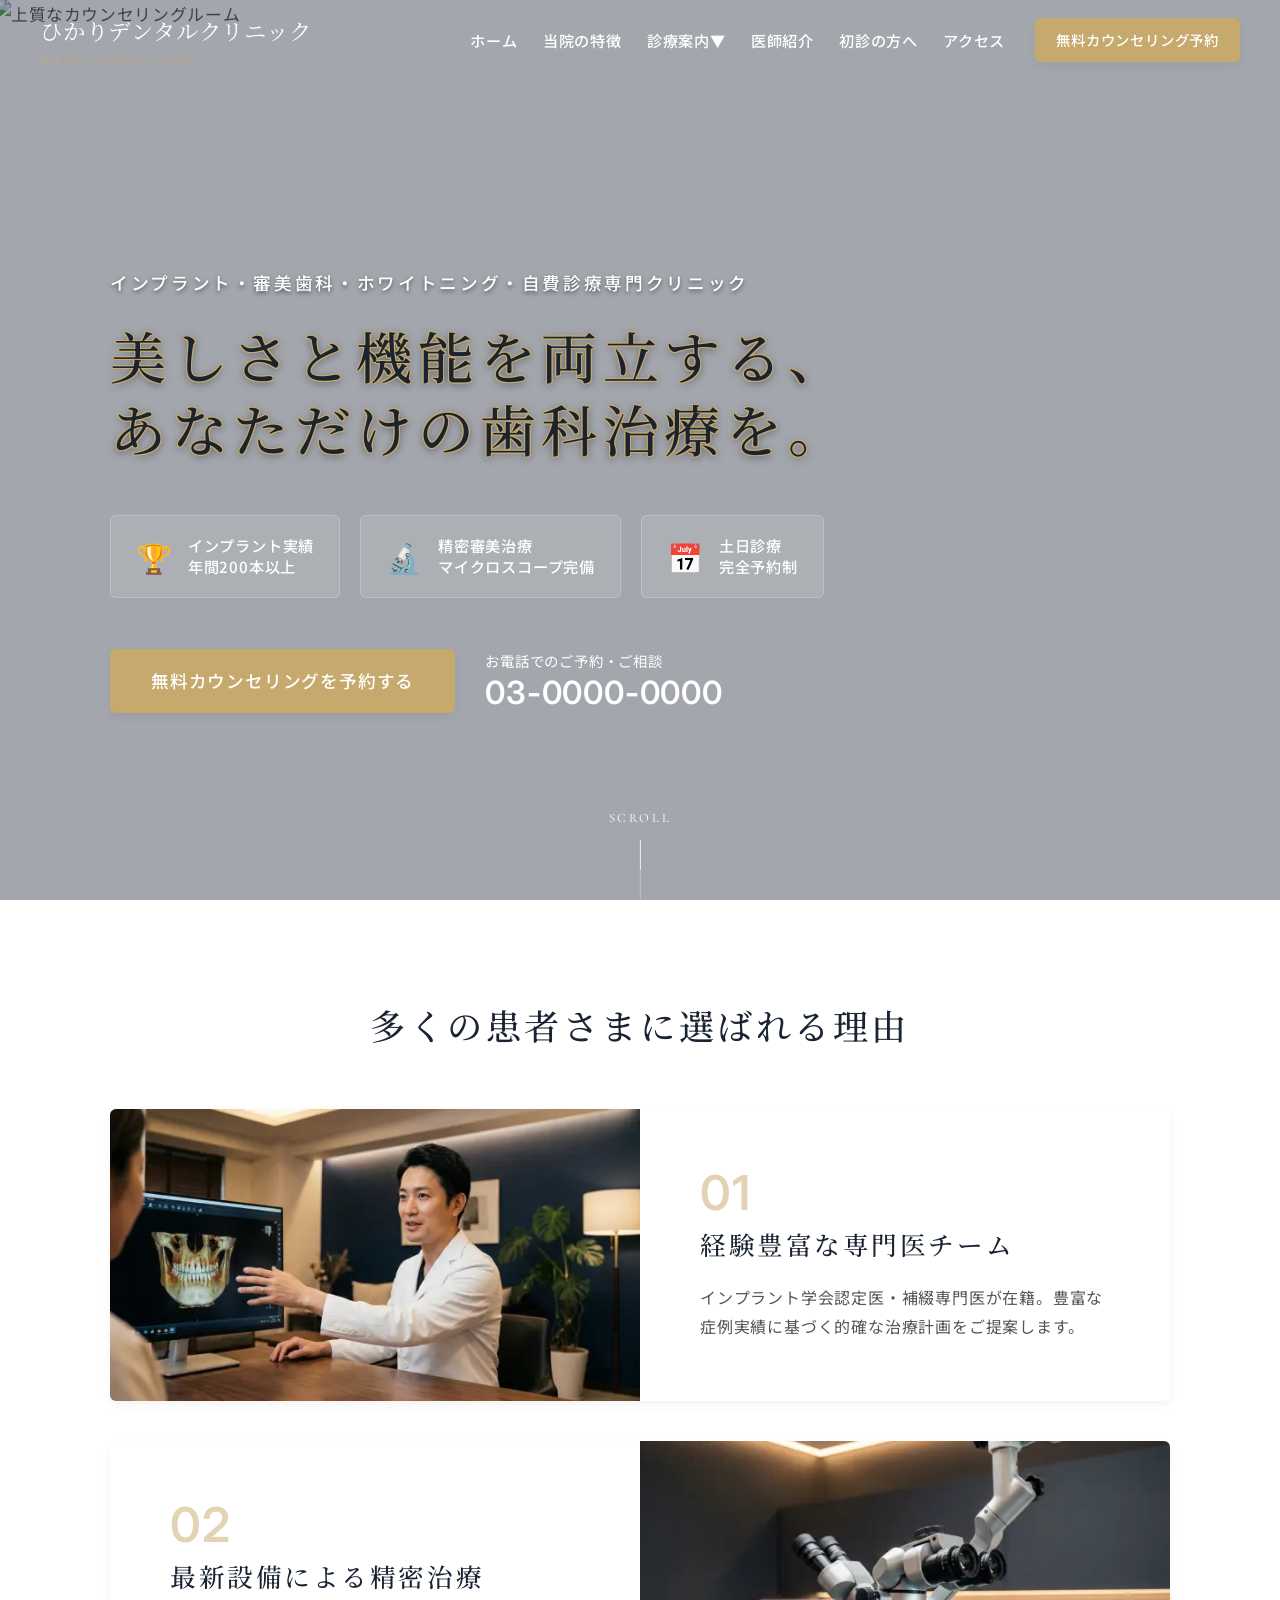
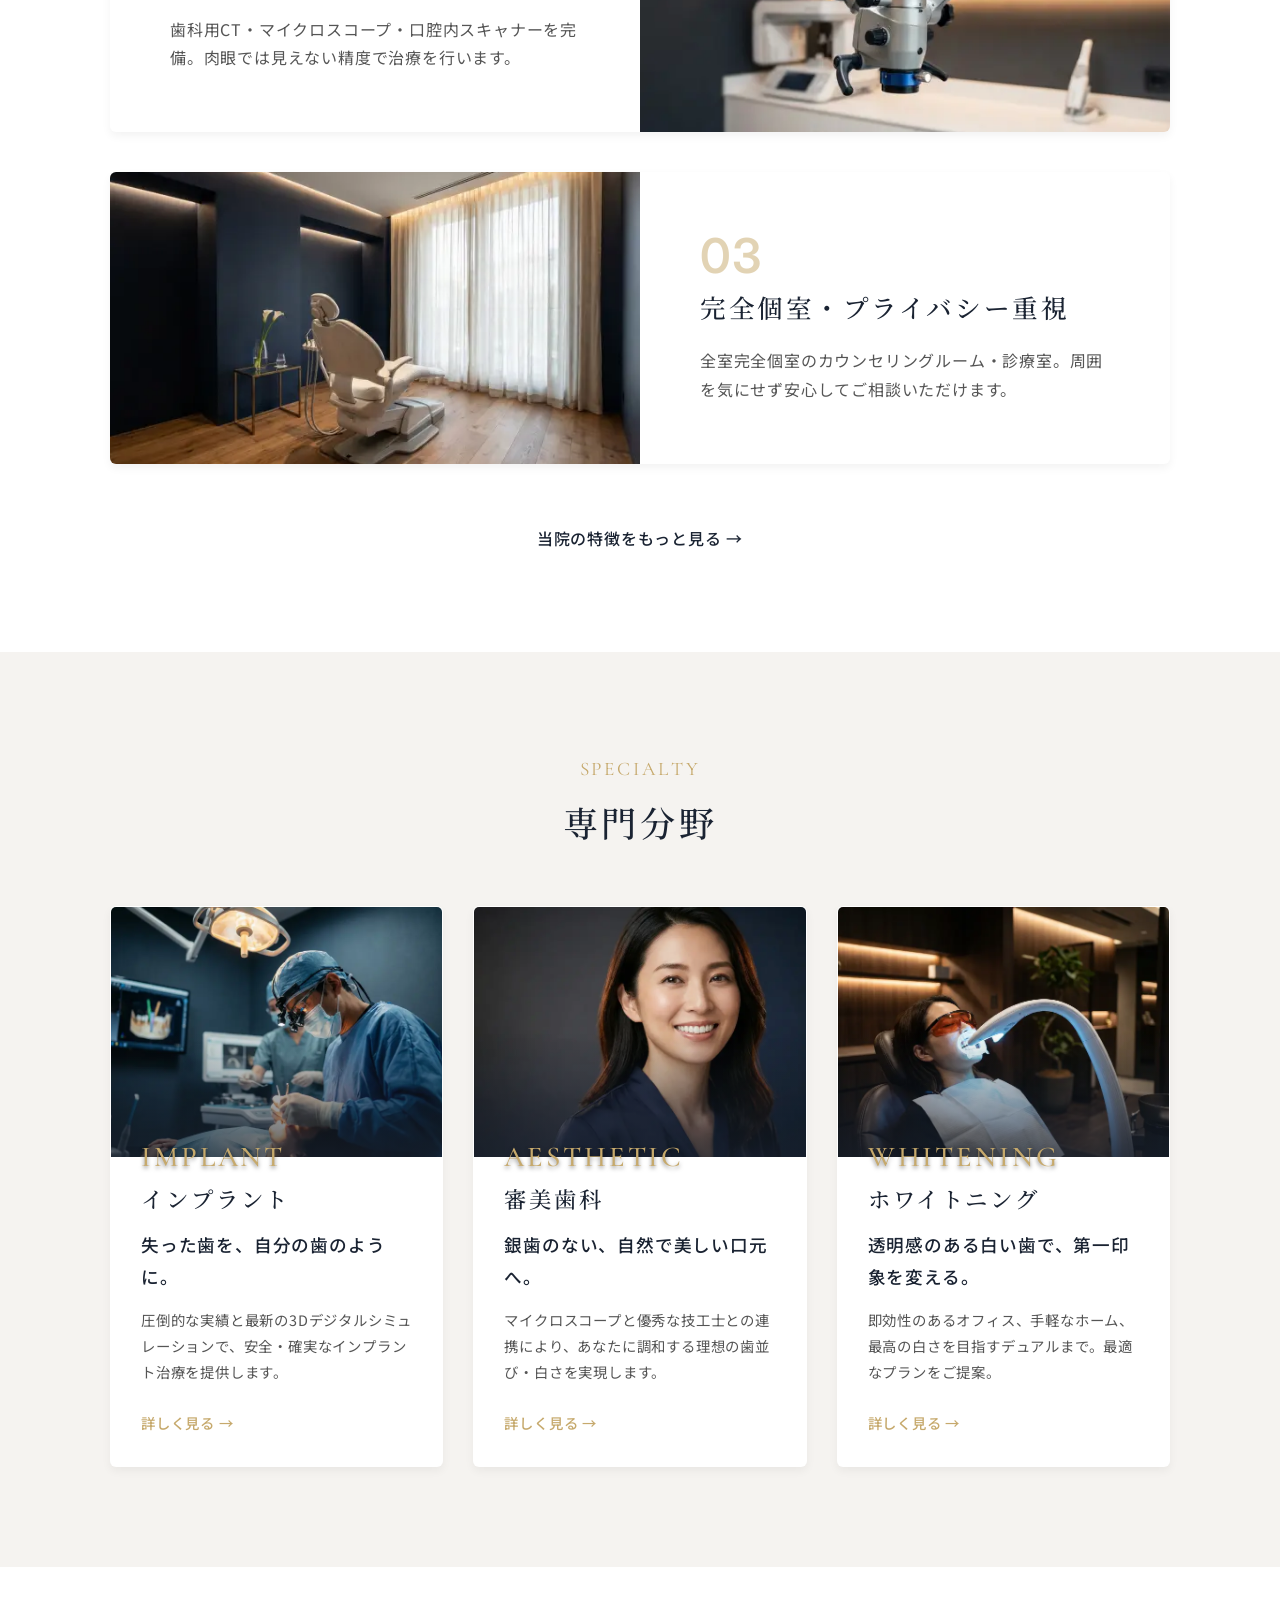
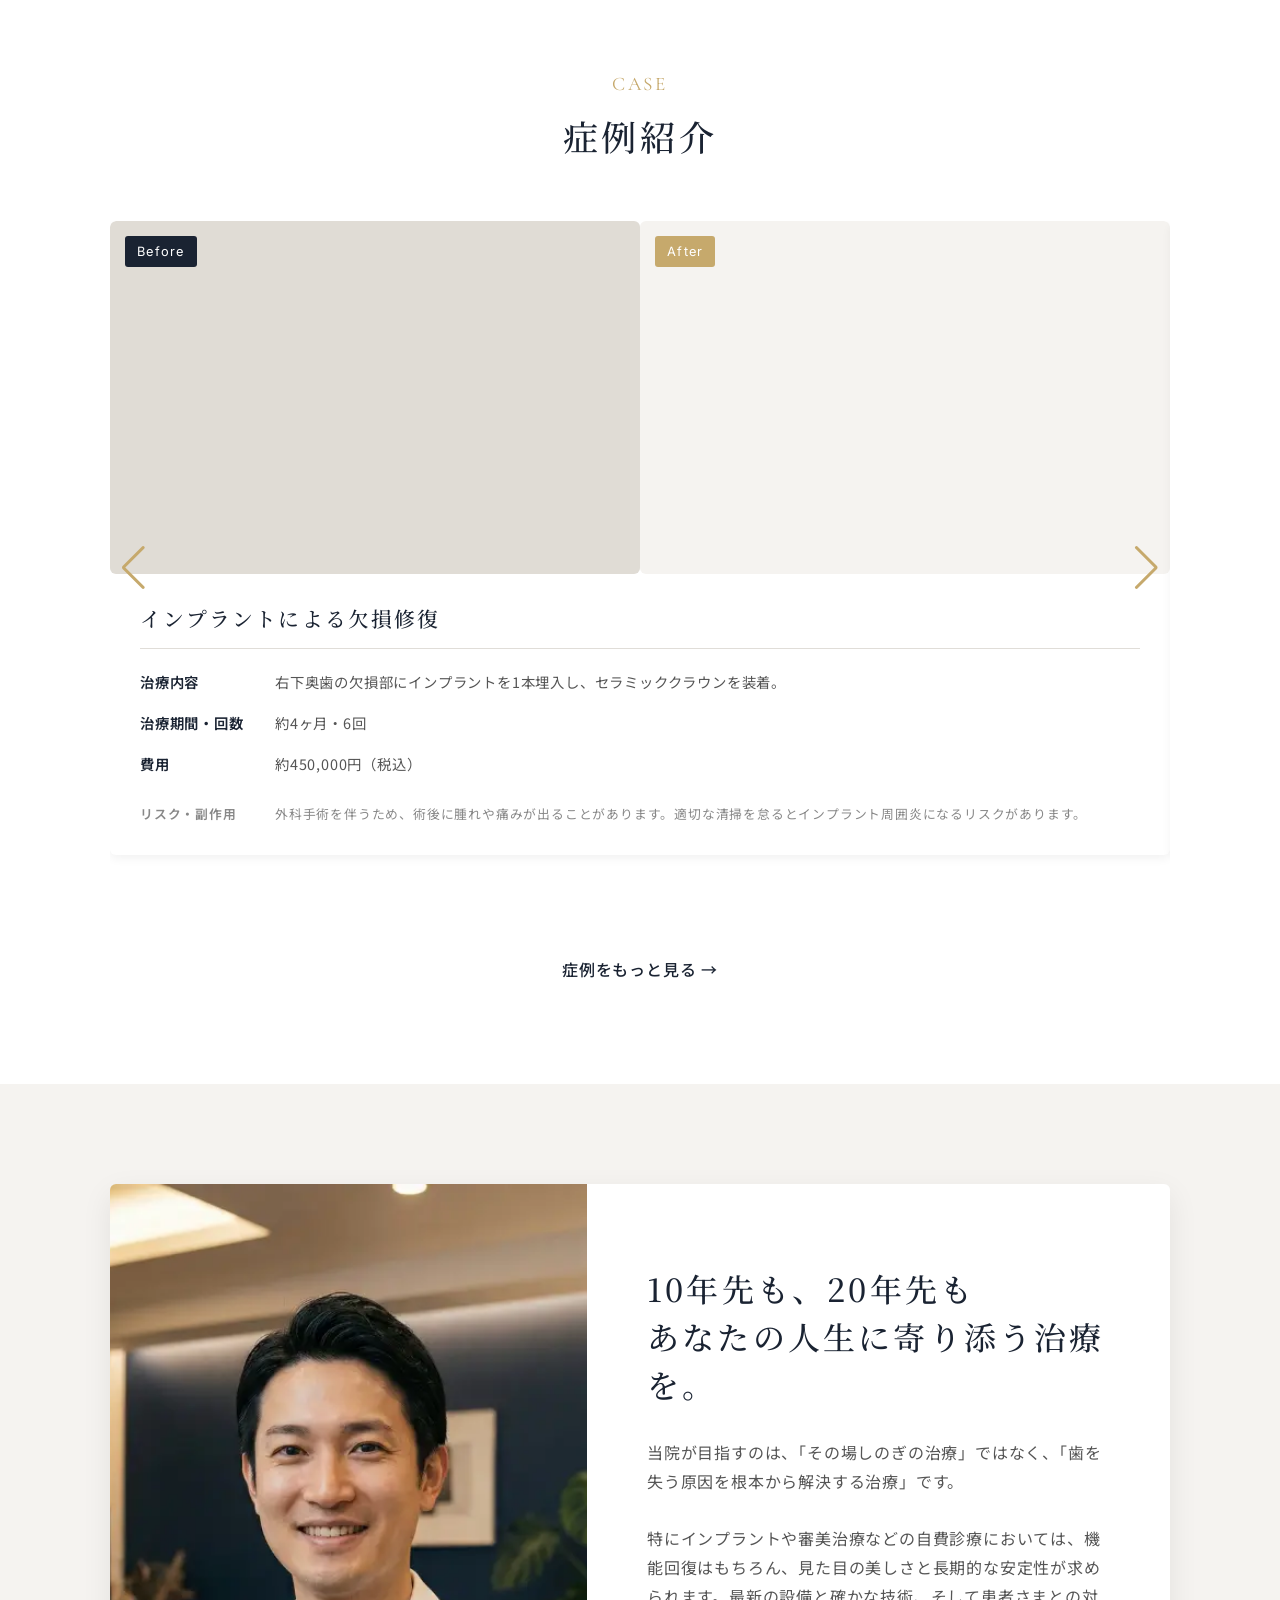
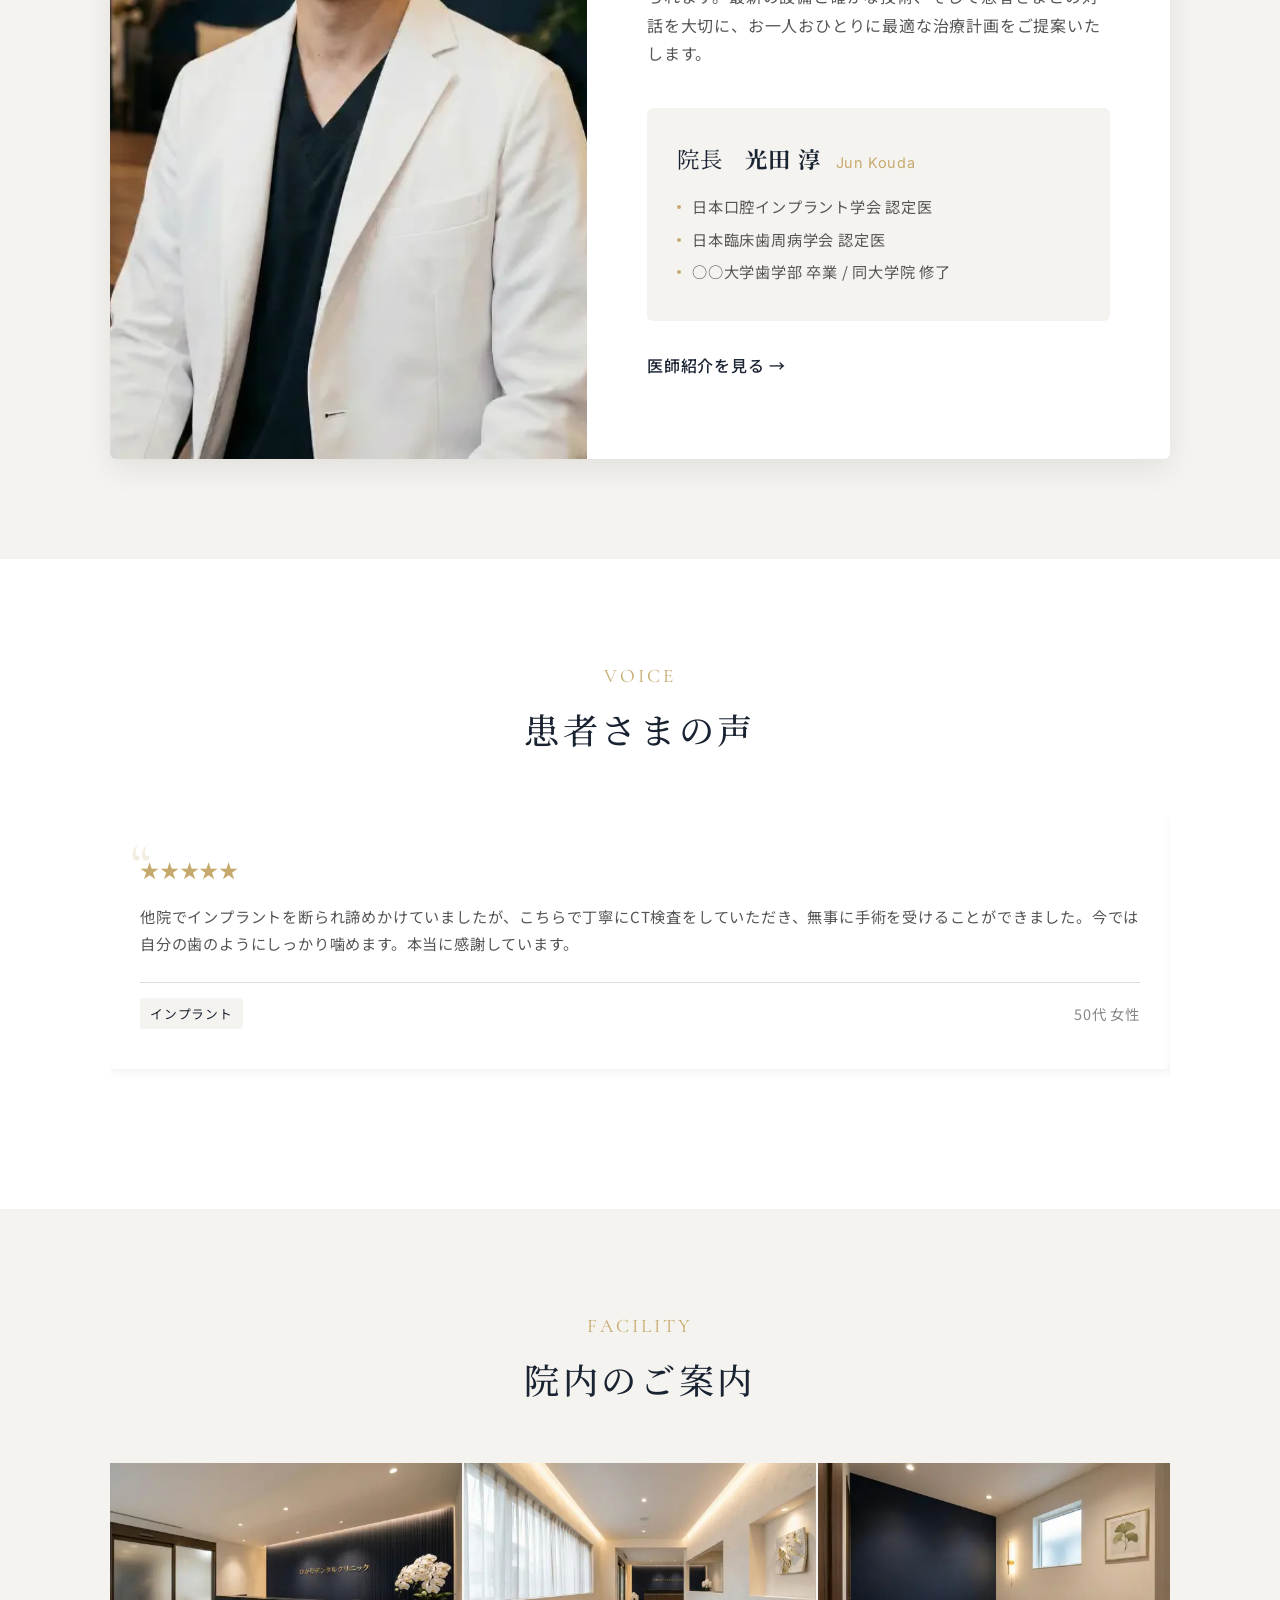
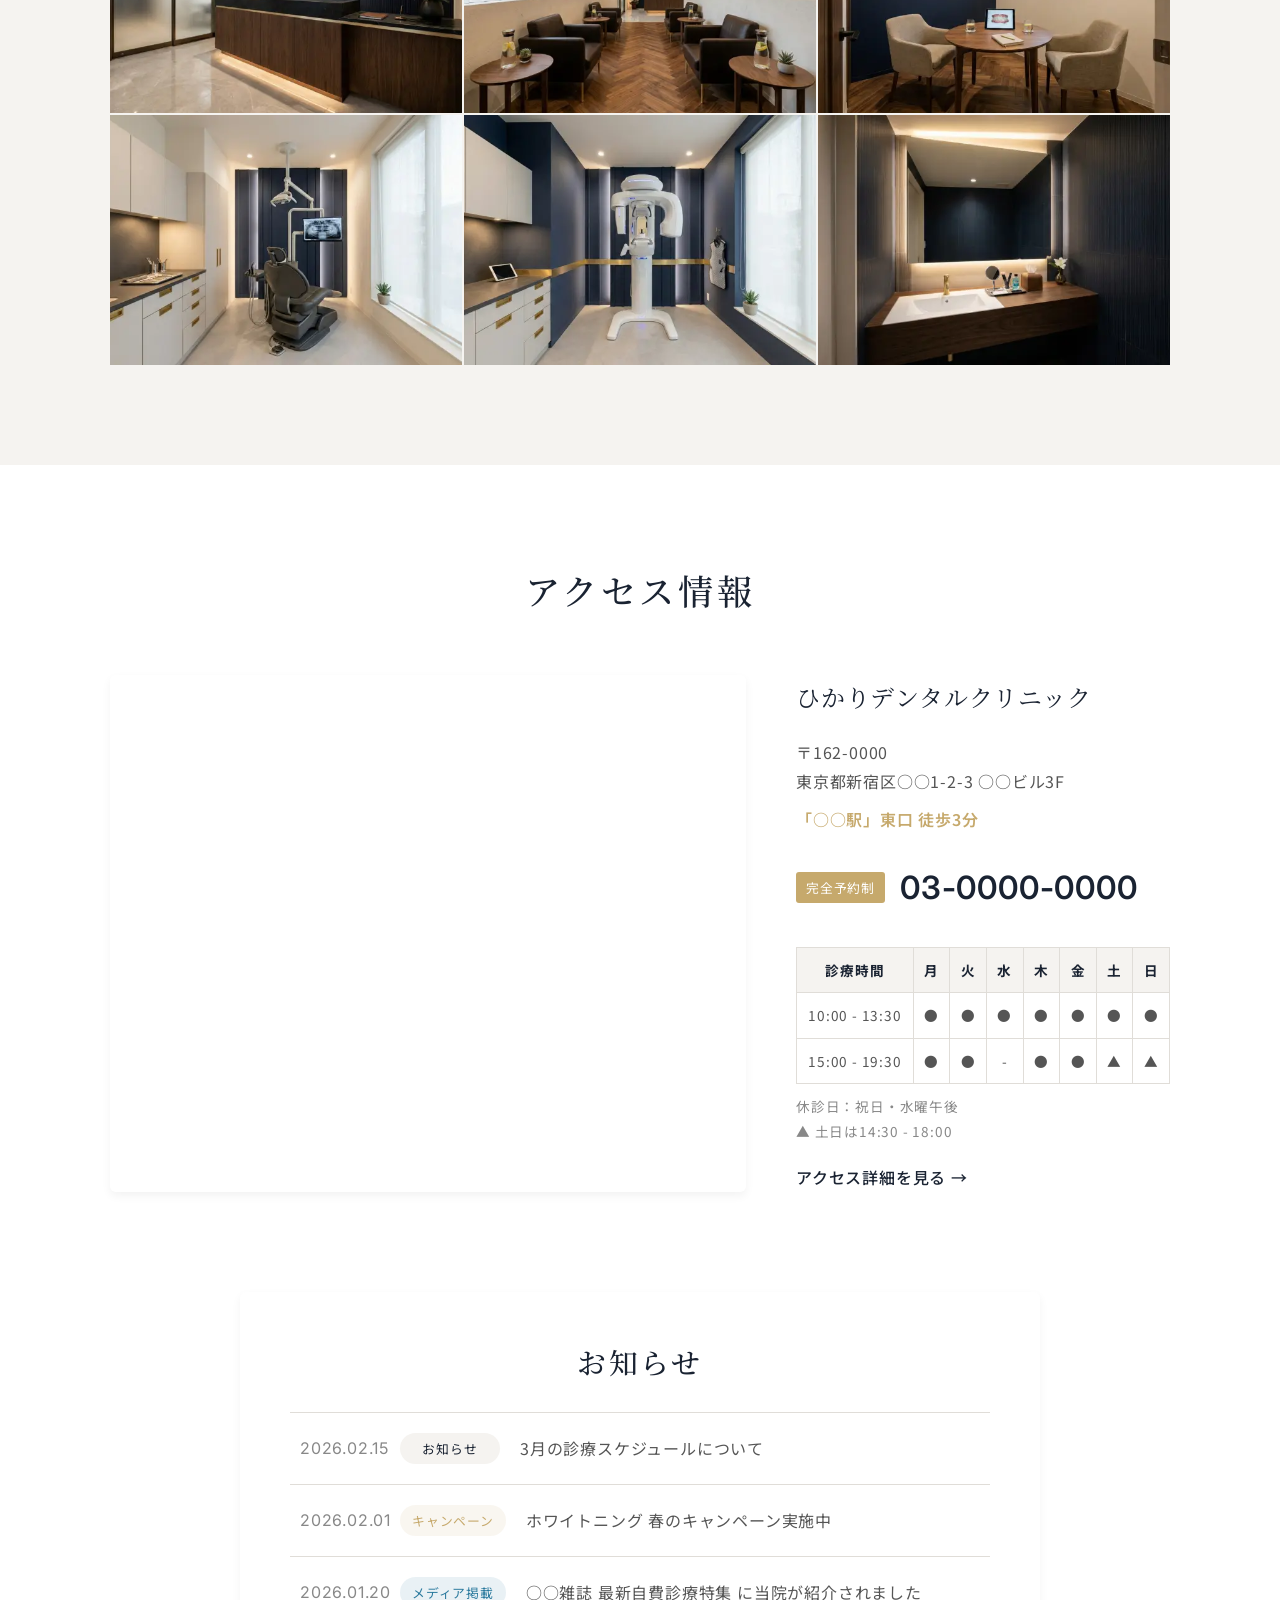
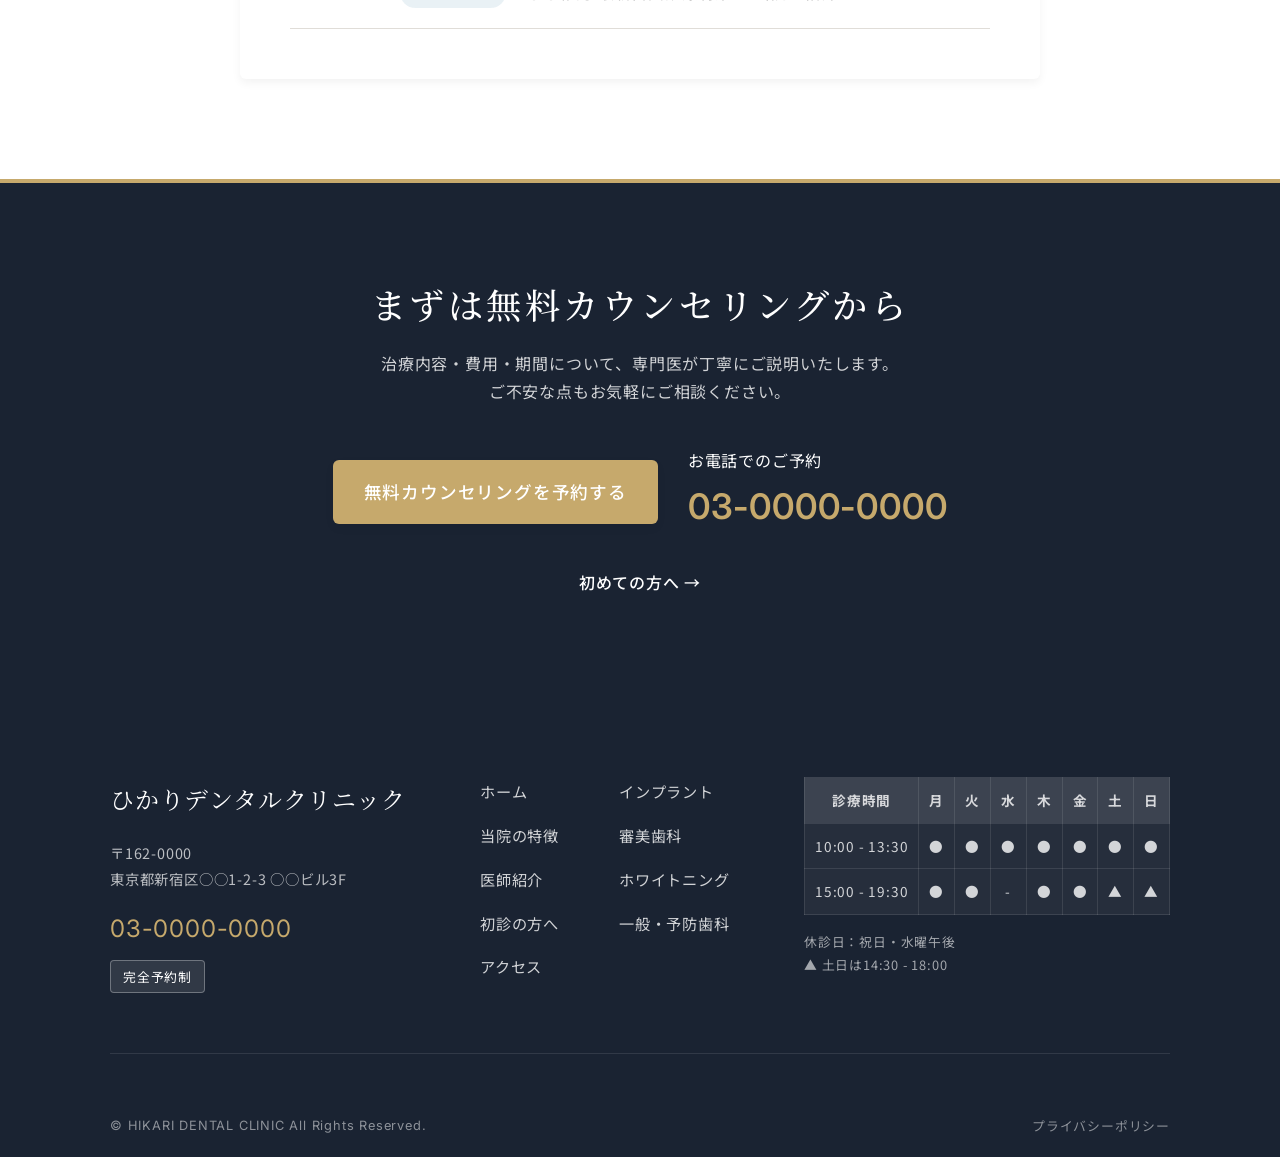
==== commit 0079cc71: "Add files via upload" ====
--- a/index.html
+++ b/index.html
@@ -24,7 +24,7 @@
     <link rel="stylesheet" href="https://cdn.jsdelivr.net/npm/swiper@11/swiper-bundle.min.css" />
 
     <!-- Custom CSS -->
-    <link rel="stylesheet" href="css/style.css">
+    <link rel="stylesheet" href="css/style_v2.css?v=20260302v9">
 
     <!-- Structured Data : LocalBusiness -->
     <script type="application/ld+json">
@@ -80,7 +80,7 @@
             </a>
 
             <!-- PC/Tablet Nav -->
-            <nav class="l-header__nav u-hidden-sp">
+            <nav id="pc-nav" class="l-header__nav u-hidden-sp">
                 <ul class="l-header__nav-list">
                     <li><a href="index.html" class="l-header__nav-link">ホーム</a></li>
                     <li><a href="about.html" class="l-header__nav-link">当院の特徴</a></li>
@@ -119,7 +119,7 @@
                 <div class="p-hero__overlay"></div>
             </div>
             <div class="p-hero__content l-container">
-                <p class="p-hero__subcopy">インプラント・審美歯科・ホワイトニング<br>自費診療専門クリニック</p>
+                <p class="p-hero__subcopy">インプラント・審美歯科・ホワイトニング・自費診療専門クリニック</p>
                 <h1 class="p-hero__copy">美しさと機能を両立する、<br>あなただけの歯科治療を。</h1>
 
                 <ul class="p-hero__usp">
@@ -755,6 +755,26 @@
     <!-- Swiper JS -->
     <script src="https://cdn.jsdelivr.net/npm/swiper@11/swiper-bundle.min.css"></script>
     <!-- Main JS -->
+    <!-- SP Drawer Menu -->
+    <div class="p-sp-nav u-hidden-pc">
+        <div class="p-sp-nav__inner">
+            <ul class="p-sp-nav__list">
+                <li><a href="index.html">ホーム</a></li>
+                <li><a href="about.html">当院の特徴</a></li>
+                <li><a href="implant.html">インプラント</a></li>
+                <li><a href="aesthetic.html">審美歯科</a></li>
+                <li><a href="whitening.html">ホワイトニング</a></li>
+                <li><a href="general.html">一般歯科・予防歯科</a></li>
+                <li><a href="staff.html">医師紹介</a></li>
+                <li><a href="first-visit.html">初診の方へ</a></li>
+                <li><a href="access.html">アクセス</a></li>
+            </ul>
+            <div class="p-sp-nav__btn">
+                <a href="first-visit.html#reserve" class="c-btn c-btn--primary" style="width: 100%;">無料カウンセリング予約</a>
+            </div>
+        </div>
+    </div>
+
     <script src="js/main.js"></script>
 </body>
 
--- a/css/style_v2.css
+++ b/css/style_v2.css
@@ -0,0 +1,2657 @@
+@charset "UTF-8";
+
+/* =========================================
+   Variables & Settings
+   ========================================= */
+:root {
+  /* Colors */
+  --color-main: #1A2332;
+  /* Dark Navy */
+  --color-sub: #F5F3F0;
+  /* Off-white */
+  --color-accent: #C6A96C;
+  /* Gold */
+  --color-accent-hover: #D5B87D;
+  --color-second: #2B7A9E;
+  /* Clinic Blue */
+
+  --color-text-main: #1A2332;
+  /* Headings */
+  --color-text-body: #555555;
+  /* Body text */
+  --color-text-caption: #888888;
+  /* Captions */
+
+  --color-bg-white: #FFFFFF;
+  --color-bg-offwhite: #F5F3F0;
+
+  --color-border: #E0DDD8;
+
+  /* Typography */
+  --font-serif: 'Noto Serif JP', serif;
+  --font-sans: 'Noto Sans JP', sans-serif;
+  --font-en-serif: 'Cormorant Garamond', serif;
+  --font-en-sans: 'Inter', sans-serif;
+
+  /* Layout */
+  --content-width: 1100px;
+  --header-height: 80px;
+  --header-height-sp: 60px;
+
+  /* Utilities */
+  --radius: 6px;
+  --transition: 0.3s ease;
+  --shadow-sm: 0 4px 10px rgba(0, 0, 0, 0.05);
+  --shadow-md: 0 10px 30px rgba(0, 0, 0, 0.08);
+  --shadow-gold: 0 4px 15px rgba(198, 169, 108, 0.3);
+}
+
+/* =========================================
+   Base Styles
+   ========================================= */
+*,
+*::before,
+*::after {
+  box-sizing: border-box;
+  margin: 0;
+  padding: 0;
+}
+
+html {
+  font-size: 16px;
+  scroll-behavior: smooth;
+}
+
+body {
+  font-family: var(--font-sans);
+  color: var(--color-text-body);
+  background-color: var(--color-bg-white);
+  line-height: 1.8;
+  letter-spacing: 0.05em;
+  -webkit-font-smoothing: antialiased;
+  overflow-x: hidden;
+}
+
+h1,
+h2,
+h3,
+h4,
+h5,
+h6 {
+  font-family: var(--font-serif);
+  color: var(--color-text-main);
+  line-height: 1.4;
+  font-weight: 500;
+  letter-spacing: 0.1em;
+}
+
+a {
+  color: inherit;
+  text-decoration: none;
+  transition: color var(--transition);
+}
+
+img {
+  max-width: 100%;
+  height: auto;
+  vertical-align: bottom;
+}
+
+ul,
+ol {
+  list-style: none;
+}
+
+/* =========================================
+   Typography & Util Classes
+   ========================================= */
+.font-en-serif {
+  font-family: var(--font-en-serif);
+}
+
+.font-en-sans {
+  font-family: var(--font-en-sans);
+}
+
+.text-center {
+  text-align: center;
+}
+
+.text-gold {
+  color: var(--color-accent);
+}
+
+.text-navy {
+  color: var(--color-main);
+}
+
+.text-blue {
+  color: var(--color-second);
+}
+
+/* Section Title */
+.c-section-title {
+  text-align: center;
+  margin-bottom: 60px;
+}
+
+.c-section-title__en {
+  display: block;
+  font-family: var(--font-en-serif);
+  color: var(--color-accent);
+  font-size: 1.2rem;
+  letter-spacing: 0.15em;
+  margin-bottom: 10px;
+  text-transform: uppercase;
+}
+
+.c-section-title__ja {
+  font-size: 2.2rem;
+}
+
+/* =========================================
+   Layout
+   ========================================= */
+.l-container {
+  max-width: var(--content-width);
+  margin: 0 auto;
+  padding: 0 20px;
+}
+
+.l-section {
+  padding: 100px 0;
+}
+
+.l-section--bg {
+  background-color: var(--color-bg-offwhite);
+}
+
+/* =========================================
+   Buttons
+   ========================================= */
+.c-btn {
+  display: inline-flex;
+  align-items: center;
+  justify-content: center;
+  min-height: 52px;
+  padding: 0 30px;
+  font-size: 1rem;
+  font-weight: 500;
+  border-radius: var(--radius);
+  text-decoration: none;
+  transition: all var(--transition);
+  cursor: pointer;
+  border: 1px solid transparent;
+}
+
+.c-btn--primary {
+  background-color: var(--color-accent);
+  color: #fff;
+  box-shadow: var(--shadow-sm);
+}
+
+.c-btn--primary:hover {
+  background-color: var(--color-accent-hover);
+  box-shadow: var(--shadow-gold);
+  color: #fff;
+  transform: translateY(-2px);
+}
+
+.c-btn--secondary {
+  background-color: transparent;
+  color: var(--color-accent);
+  border-color: var(--color-accent);
+}
+
+.c-btn--secondary:hover {
+  background-color: var(--color-accent);
+  color: #fff;
+}
+
+.c-link {
+  color: var(--color-text-main);
+  font-weight: 500;
+  position: relative;
+  display: inline-block;
+}
+
+.c-link::after {
+  content: '';
+  position: absolute;
+  bottom: -2px;
+  left: 0;
+  width: 100%;
+  height: 1px;
+  background-color: var(--color-accent);
+  transform: scaleX(0);
+  transform-origin: right top;
+  transition: transform var(--transition);
+}
+
+.c-link:hover::after {
+  transform: scaleX(1);
+  transform-origin: left top;
+}
+
+/* =========================================
+   Header
+   ========================================= */
+.l-header {
+  position: fixed;
+  top: 0;
+  left: 0;
+  width: 100%;
+  height: var(--header-height);
+  z-index: 100;
+  transition: all 0.4s ease;
+  background-color: transparent;
+}
+
+.l-header.is-scrolled {
+  background-color: rgba(255, 255, 255, 0.95);
+  box-shadow: var(--shadow-sm);
+}
+
+.l-header__inner {
+  display: flex;
+  justify-content: space-between;
+  align-items: center;
+  height: 100%;
+  padding: 0 40px;
+}
+
+.l-header__logo {
+  font-family: var(--font-serif);
+  font-size: 1.4rem;
+  color: #fff;
+  text-decoration: none;
+  transition: color var(--transition);
+}
+
+.l-header__logo span {
+  display: block;
+  font-size: 0.7rem;
+  font-family: var(--font-en-serif);
+  letter-spacing: 0.15em;
+  color: var(--color-accent);
+}
+
+.l-header.is-scrolled .l-header__logo {
+  color: var(--color-main);
+}
+
+.l-header__nav {
+  display: flex;
+  align-items: center;
+  gap: 30px;
+}
+
+.l-header__nav-list {
+  display: flex;
+  gap: 25px;
+}
+
+.l-header__nav-link {
+  color: #fff;
+  font-size: 0.95rem;
+  font-weight: 500;
+  text-decoration: none;
+  transition: color var(--transition);
+  position: relative;
+}
+
+.l-header.is-scrolled .l-header__nav-link {
+  color: var(--color-main);
+}
+
+.l-header__nav-link:hover {
+  color: var(--color-accent);
+}
+
+/* =========================================
+   Footer
+   ========================================= */
+.l-footer {
+  background-color: var(--color-main);
+  color: #fff;
+  padding: 80px 0 20px;
+}
+
+/* =========================================
+   Animations
+   ========================================= */
+.js-fade-up {
+  opacity: 0;
+  transform: translateY(30px);
+  transition: opacity 0.6s ease, transform 0.6s ease;
+}
+
+.js-fade-up.is-visible {
+  opacity: 1;
+  transform: translateY(0);
+}
+
+/* =========================================
+   Media Queries
+   ========================================= */
+@media (max-width: 1024px) {
+  .l-header__inner {
+    padding: 0 20px;
+  }
+}
+
+@media (max-width: 768px) {
+  .l-header {
+    height: var(--header-height-sp);
+  }
+
+  .l-section {
+    padding: 60px 0;
+  }
+
+  .c-section-title__ja {
+    font-size: 1.4rem;
+  }
+}
+
+/* =========================================
+   Top Page - Hero
+   ========================================= */
+.p-hero {
+  position: relative;
+  width: 100%;
+  height: 100vh;
+  min-height: 600px;
+  display: flex;
+  align-items: center;
+  overflow: hidden;
+}
+
+.p-hero__bg {
+  position: absolute;
+  top: 0;
+  left: 0;
+  width: 100%;
+  height: 100%;
+  z-index: -1;
+}
+
+.p-hero__bg img {
+  width: 100%;
+  height: 100%;
+  object-fit: cover;
+  transform: scale(1.05);
+}
+
+.p-hero__overlay {
+  position: absolute;
+  top: 0;
+  left: 0;
+  width: 100%;
+  height: 100%;
+  background-color: rgba(26, 35, 50, 0.4);
+}
+
+.p-hero__content {
+  color: #fff;
+  width: 100%;
+  z-index: 10;
+  margin-top: var(--header-height);
+}
+
+.p-hero__subcopy {
+  font-size: 1.1rem;
+  letter-spacing: 0.15em;
+  margin-bottom: 20px;
+  font-weight: 500;
+  text-shadow: 0 2px 4px rgba(0, 0, 0, 0.5);
+}
+
+.p-hero__copy {
+  font-family: var(--font-serif);
+  font-size: 3.5rem;
+  line-height: 1.3;
+  letter-spacing: 0.1em;
+  margin-bottom: 50px;
+  text-shadow:
+    1px 1px 0 #C6A96C,
+    -1px 1px 0 #C6A96C,
+    1px -1px 0 #C6A96C,
+    -1px -1px 0 #C6A96C,
+    1px 0px 0 #C6A96C,
+    -1px 0px 0 #C6A96C,
+    0px 1px 0 #C6A96C,
+    0px -1px 0 #C6A96C,
+    0 2px 8px rgba(0, 0, 0, 0.5);
+}
+
+.p-hero__usp {
+  display: flex;
+  gap: 20px;
+  margin-bottom: 50px;
+}
+
+.p-hero__usp-item {
+  display: flex;
+  align-items: center;
+  gap: 15px;
+  background-color: rgba(255, 255, 255, 0.1);
+  backdrop-filter: blur(5px);
+  padding: 15px 25px;
+  border: 1px solid rgba(255, 255, 255, 0.2);
+  border-radius: var(--radius);
+}
+
+.p-hero__usp-icon {
+  font-size: 1.8rem;
+  color: var(--color-accent);
+}
+
+.p-hero__usp-text {
+  font-size: 0.95rem;
+  line-height: 1.4;
+  font-weight: 500;
+}
+
+.p-hero__btns {
+  display: flex;
+  align-items: center;
+  gap: 30px;
+}
+
+.p-hero__btn {
+  min-width: 320px;
+  font-size: 1.1rem;
+  padding: 0 40px;
+  min-height: 64px;
+}
+
+.p-hero__btn--secondary {
+  border: 2px solid #fff;
+  color: #fff;
+}
+
+.p-hero__btn--secondary:hover {
+  background-color: #fff;
+  color: var(--color-main);
+}
+
+.p-hero__tel {
+  font-size: 0.9rem;
+}
+
+.p-hero__tel-num {
+  font-size: 2rem;
+  font-weight: 600;
+  line-height: 1.2;
+}
+
+.p-hero__scroll {
+  position: absolute;
+  bottom: 0;
+  left: 50%;
+  transform: translateX(-50%);
+  display: flex;
+  flex-direction: column;
+  align-items: center;
+  gap: 10px;
+  color: #fff;
+  z-index: 10;
+}
+
+.p-hero__scroll-text {
+  font-size: 0.8rem;
+  letter-spacing: 0.2em;
+}
+
+.p-hero__scroll-line {
+  width: 1px;
+  height: 60px;
+  background-color: rgba(255, 255, 255, 0.3);
+  position: relative;
+  overflow: hidden;
+}
+
+.p-hero__scroll-line::before {
+  content: '';
+  position: absolute;
+  top: 0;
+  left: 0;
+  width: 100%;
+  height: 50%;
+  background-color: #fff;
+  animation: scrollLine 2s infinite ease-in-out;
+}
+
+@keyframes scrollLine {
+  0% {
+    transform: translateY(-100%);
+  }
+
+  100% {
+    transform: translateY(200%);
+  }
+}
+
+/* =========================================
+   Top Page - Reason
+   ========================================= */
+.p-reason__grid {
+  display: flex;
+  flex-direction: column;
+  gap: 40px;
+}
+
+.p-reason__card {
+  display: flex;
+  background-color: #fff;
+  border-radius: var(--radius);
+  overflow: hidden;
+  box-shadow: var(--shadow-sm);
+}
+
+.p-reason__card--reverse {
+  flex-direction: row-reverse;
+}
+
+.p-reason__card-bg {
+  width: 50%;
+  position: relative;
+}
+
+.p-reason__card-bg img {
+  position: absolute;
+  top: 0;
+  left: 0;
+  width: 100%;
+  height: 100%;
+  object-fit: cover;
+}
+
+.p-reason__card-content {
+  width: 50%;
+  padding: 60px;
+  display: flex;
+  flex-direction: column;
+  justify-content: center;
+}
+
+.p-reason__card-num {
+  font-size: 3rem;
+  font-weight: 600;
+  color: var(--color-accent);
+  opacity: 0.5;
+  line-height: 1;
+  margin-bottom: 10px;
+  display: block;
+}
+
+.p-reason__card-title {
+  font-size: 1.6rem;
+  margin-bottom: 20px;
+  color: var(--color-main);
+}
+
+.p-reason__card-text {
+  color: var(--color-text-body);
+}
+
+/* =========================================
+   Top Page - Specialty
+   ========================================= */
+.p-specialty__grid {
+  display: grid;
+  grid-template-columns: repeat(3, 1fr);
+  gap: 30px;
+}
+
+.p-specialty__card {
+  position: relative;
+  background-color: #fff;
+  border-radius: var(--radius);
+  overflow: hidden;
+  display: flex;
+  flex-direction: column;
+  box-shadow: var(--shadow-sm);
+  transition: transform var(--transition), box-shadow var(--transition);
+  text-decoration: none;
+  border: 1px solid transparent;
+}
+
+.p-specialty__card:hover {
+  transform: translateY(-5px);
+  box-shadow: var(--shadow-md);
+  border-color: var(--color-accent);
+}
+
+.p-specialty__card-img {
+  position: relative;
+  height: 250px;
+  overflow: hidden;
+}
+
+.p-specialty__card-img img {
+  width: 100%;
+  height: 100%;
+  object-fit: cover;
+  transition: transform 0.6s ease;
+}
+
+.p-specialty__card:hover .p-specialty__card-img img {
+  transform: scale(1.05);
+}
+
+.p-specialty__card-overlay {
+  position: absolute;
+  top: 0;
+  left: 0;
+  width: 100%;
+  height: 100%;
+  background: linear-gradient(to bottom, rgba(0, 0, 0, 0) 50%, rgba(26, 35, 50, 0.7) 100%);
+}
+
+.p-specialty__card-info {
+  padding: 30px;
+  flex-grow: 1;
+  display: flex;
+  flex-direction: column;
+}
+
+.p-specialty__card-title {
+  font-family: var(--font-en-serif);
+  font-size: 1.8rem;
+  color: var(--color-accent);
+  margin-bottom: 15px;
+  margin-top: -50px;
+  position: relative;
+  z-index: 10;
+  text-shadow: 0 2px 4px rgba(0, 0, 0, 0.5);
+}
+
+.p-specialty__card-title span {
+  display: block;
+  font-family: var(--font-serif);
+  font-size: 1.4rem;
+  color: var(--color-main);
+  margin-top: 5px;
+  text-shadow: none;
+}
+
+.p-specialty__card-copy {
+  font-weight: 500;
+  color: var(--color-main);
+  margin-bottom: 15px;
+  font-size: 1.1rem;
+}
+
+.p-specialty__card-text {
+  font-size: 0.9rem;
+  margin-bottom: 25px;
+  flex-grow: 1;
+}
+
+.p-specialty__card-link {
+  color: var(--color-accent);
+  font-weight: 500;
+  font-size: 0.9rem;
+  display: inline-block;
+  align-self: flex-start;
+}
+
+/* =========================================
+   Footer & CTA Sections
+   ========================================= */
+.p-cta {
+  background-color: var(--color-main);
+  color: #fff;
+  position: relative;
+}
+
+.p-cta::before {
+  content: '';
+  position: absolute;
+  top: 0;
+  left: 0;
+  width: 100%;
+  height: 4px;
+  background-color: var(--color-accent);
+}
+
+.p-cta__title {
+  color: #fff;
+  font-size: 2.2rem;
+  margin-bottom: 20px;
+}
+
+.p-cta__desc {
+  color: rgba(255, 255, 255, 0.8);
+  margin-bottom: 40px;
+}
+
+.p-cta__action {
+  display: flex;
+  align-items: center;
+  justify-content: center;
+  gap: 30px;
+}
+
+.p-cta__btn {
+  min-width: 320px;
+  min-height: 64px;
+  font-size: 1.1rem;
+}
+
+.p-cta__tel {
+  text-align: left;
+}
+
+.p-cta__tel-num {
+  font-size: 2.2rem;
+  font-weight: 600;
+  color: var(--color-accent);
+  text-decoration: none;
+}
+
+.l-footer__inner {
+  display: flex;
+  justify-content: space-between;
+  margin-bottom: 60px;
+  border-bottom: 1px solid rgba(255, 255, 255, 0.1);
+  padding-bottom: 60px;
+}
+
+.l-footer__logo {
+  font-family: var(--font-serif);
+  font-size: 1.5rem;
+  color: #fff;
+  text-decoration: none;
+  display: block;
+  margin-bottom: 20px;
+}
+
+.l-footer__address {
+  font-size: 0.9rem;
+  color: rgba(255, 255, 255, 0.7);
+  margin-bottom: 15px;
+}
+
+.l-footer__tel {
+  font-size: 1.5rem;
+  color: var(--color-accent);
+  margin-bottom: 10px;
+}
+
+.l-footer__badge {
+  display: inline-block;
+  padding: 4px 12px;
+  background-color: rgba(255, 255, 255, 0.1);
+  border: 1px solid rgba(255, 255, 255, 0.3);
+  font-size: 0.8rem;
+  border-radius: 4px;
+}
+
+.l-footer__nav {
+  display: flex;
+  gap: 60px;
+}
+
+.l-footer__nav-list {
+  display: flex;
+  flex-direction: column;
+  gap: 15px;
+}
+
+.l-footer__nav-list a {
+  color: rgba(255, 255, 255, 0.8);
+  text-decoration: none;
+  font-size: 0.95rem;
+  transition: color var(--transition);
+}
+
+.l-footer__nav-list a:hover {
+  color: var(--color-accent);
+}
+
+.l-footer__time-table {
+  width: 100%;
+  border-collapse: collapse;
+  margin-bottom: 15px;
+  background-color: rgba(255, 255, 255, 0.05);
+}
+
+.l-footer__time-table th,
+.l-footer__time-table td {
+  padding: 10px;
+  border: 1px solid rgba(255, 255, 255, 0.1);
+  text-align: center;
+  font-size: 0.85rem;
+  color: rgba(255, 255, 255, 0.8);
+}
+
+.l-footer__time-table th {
+  background-color: rgba(255, 255, 255, 0.1);
+}
+
+.l-footer__time-note {
+  font-size: 0.8rem;
+  color: rgba(255, 255, 255, 0.6);
+}
+
+.l-footer__bottom {
+  display: flex;
+  justify-content: space-between;
+  align-items: center;
+}
+
+.l-footer__copy {
+  font-size: 0.8rem;
+  color: rgba(255, 255, 255, 0.5);
+}
+
+.l-footer__policy {
+  font-size: 0.8rem;
+  color: rgba(255, 255, 255, 0.5);
+  text-decoration: none;
+}
+
+.l-footer__policy:hover {
+  color: #fff;
+}
+
+/* Float Banner */
+.p-float-banner {
+  position: fixed;
+  bottom: 0;
+  left: 0;
+  width: 100%;
+  height: 56px;
+  display: flex;
+  z-index: 100;
+  box-shadow: 0 -2px 10px rgba(0, 0, 0, 0.1);
+}
+
+.p-float-banner__btn {
+  flex: 1;
+  display: flex;
+  align-items: center;
+  justify-content: center;
+  gap: 8px;
+  font-weight: 500;
+  text-decoration: none;
+  color: #fff;
+}
+
+.p-float-banner__btn--tel {
+  background-color: var(--color-main);
+}
+
+.p-float-banner__btn--reserve {
+  background-color: var(--color-accent);
+}
+
+/* Nav Dropdown */
+.p-nav-dropdown {
+  position: relative;
+}
+
+.p-nav-dropdown__trigger {
+  cursor: pointer;
+}
+
+.p-nav-dropdown__menu {
+  position: absolute;
+  top: 100%;
+  left: -20px;
+  width: 220px;
+  background-color: #fff;
+  border-radius: var(--radius);
+  box-shadow: var(--shadow-sm);
+  padding: 15px 0;
+  opacity: 0;
+  visibility: hidden;
+  transform: translateY(10px);
+  transition: all var(--transition);
+}
+
+.p-nav-dropdown:hover .p-nav-dropdown__menu {
+  opacity: 1;
+  visibility: visible;
+  transform: translateY(0);
+}
+
+.p-nav-dropdown__item {
+  display: block;
+  padding: 10px 25px;
+  color: var(--color-main);
+  font-size: 0.9rem;
+  text-decoration: none;
+  transition: background-color var(--transition);
+}
+
+.p-nav-dropdown__item:hover {
+  background-color: var(--color-bg-offwhite);
+  color: var(--color-accent);
+}
+
+/* =========================================
+   SP Nav (Drawer Menu)
+   ========================================= */
+.p-sp-nav {
+  position: fixed;
+  top: 0;
+  left: 0;
+  width: 100%;
+  height: 100vh;
+  background-color: rgba(26, 35, 50, 0.95);
+  z-index: 90;
+  opacity: 0;
+  visibility: hidden;
+  transition: all 0.4s ease;
+}
+
+.p-sp-nav.is-open {
+  opacity: 1;
+  visibility: visible;
+}
+
+.p-sp-nav__inner {
+  display: flex;
+  flex-direction: column;
+  justify-content: center;
+  align-items: center;
+  height: 100%;
+  padding: 80px 20px 40px;
+}
+
+.p-sp-nav__list {
+  text-align: center;
+  width: 100%;
+  margin-bottom: 40px;
+}
+
+.p-sp-nav__list li {
+  margin-bottom: 20px;
+}
+
+.p-sp-nav__list a {
+  color: #fff;
+  font-size: 1.2rem;
+  font-family: var(--font-serif);
+  text-decoration: none;
+  display: block;
+}
+
+.p-sp-nav__btn {
+  width: 80%;
+  max-width: 300px;
+}
+
+/* =========================================
+   Hamburger Button
+   ========================================= */
+.l-header__hamburger {
+  width: 44px;
+  height: 44px;
+  background: transparent;
+  border: none;
+  cursor: pointer;
+  position: relative;
+  z-index: 200;
+  padding: 0;
+  flex-direction: column;
+  justify-content: center;
+  align-items: center;
+  gap: 6px;
+}
+
+/* Utilities */
+.u-hidden-pc {
+  display: none !important;
+}
+
+@media (max-width: 1024px) {
+  .u-hidden-pc {
+    display: block !important;
+  }
+
+  .l-header__hamburger.u-hidden-pc {
+    display: flex !important;
+  }
+
+  .p-float-banner__btn.u-hidden-pc {
+    display: flex !important;
+  }
+
+  .u-hidden-sp,
+  #pc-nav {
+    display: none !important;
+  }
+
+  /* SP Header Layout: Hamburger Left, Logo Center */
+  .l-header__inner {
+    justify-content: flex-start;
+  }
+
+  .l-header__hamburger {
+    order: 1;
+    margin-right: auto;
+  }
+
+  .l-header__logo {
+    order: 2;
+    position: absolute;
+    left: 50%;
+    transform: translateX(-50%);
+    margin: 0;
+  }
+
+  .l-header__hamburger span {
+    display: block;
+    width: 24px;
+    height: 2px;
+    background-color: #fff;
+    transition: all 0.3s ease;
+  }
+
+  .l-header.is-scrolled:not(.is-open) .l-header__hamburger span {
+    background-color: var(--color-main);
+  }
+
+  .l-header.is-open .l-header__hamburger span {
+    background-color: #fff;
+  }
+
+  .l-header.is-open .l-header__hamburger span:nth-child(1) {
+    transform: translateY(8px) rotate(45deg);
+  }
+
+  .l-header.is-open .l-header__hamburger span:nth-child(2) {
+    opacity: 0;
+  }
+
+  .l-header.is-open .l-header__hamburger span:nth-child(3) {
+    transform: translateY(-8px) rotate(-45deg);
+  }
+}
+
+/* Responsive adjustments */
+@media (max-width: 768px) {
+  .l-header__logo {
+    font-size: 1.1rem;
+    white-space: nowrap;
+  }
+
+  .l-header__logo span {
+    font-size: 0.6rem;
+  }
+
+  .p-hero {
+    flex-direction: column;
+    padding-top: calc(var(--header-height-sp) + 20px);
+    padding-bottom: 80px;
+    height: auto;
+    min-height: 100vh;
+    min-height: 100dvh;
+    box-sizing: border-box;
+  }
+
+  .p-hero__content {
+    margin: auto 0;
+  }
+
+  .p-hero__subcopy {
+    font-size: 0.95rem;
+    margin-bottom: 15px;
+  }
+
+  .p-hero__copy {
+    font-size: 1.6rem;
+  }
+
+  .p-hero__usp {
+    flex-direction: column;
+    gap: 10px;
+  }
+
+  .p-hero__scroll {
+    display: none;
+  }
+
+  .p-hero__btn {
+    min-width: 100%;
+  }
+
+  .p-reason__card {
+    flex-direction: column !important;
+  }
+
+  .p-reason__card-bg {
+    width: 100%;
+    height: 200px;
+  }
+
+  .p-reason__card-content {
+    width: 100%;
+    padding: 30px;
+  }
+
+  .p-specialty__grid {
+    grid-template-columns: 1fr;
+  }
+
+  .p-cta__action {
+    flex-direction: column;
+  }
+
+  .l-footer__inner {
+    flex-direction: column;
+    gap: 40px;
+  }
+
+  .l-footer__nav {
+    flex-direction: column;
+    gap: 20px;
+  }
+
+  body {
+    padding-bottom: 56px;
+  }
+
+  /* Space for float banner */
+}
+
+/* =========================================
+   Top Page - Case (症例紹介)
+   ========================================= */
+.p-case__slider {
+  padding-bottom: 60px;
+  /* Space for pagination */
+}
+
+.p-case__slide {
+  background-color: #fff;
+  border-radius: var(--radius);
+  overflow: hidden;
+  box-shadow: var(--shadow-sm);
+}
+
+.p-case__images {
+  display: flex;
+}
+
+.p-case__image {
+  width: 50%;
+  position: relative;
+}
+
+.p-case__image img {
+  width: 100%;
+  height: 250px;
+  object-fit: cover;
+}
+
+.p-case__label {
+  position: absolute;
+  top: 15px;
+  left: 15px;
+  background-color: var(--color-main);
+  color: #fff;
+  padding: 4px 12px;
+  font-family: var(--font-en-sans);
+  font-size: 0.8rem;
+  letter-spacing: 0.1em;
+  border-radius: 3px;
+}
+
+.p-case__label--after {
+  background-color: var(--color-accent);
+}
+
+.p-case__info {
+  padding: 30px;
+}
+
+.p-case__title {
+  font-size: 1.3rem;
+  margin-bottom: 20px;
+  color: var(--color-main);
+  padding-bottom: 15px;
+  border-bottom: 1px solid var(--color-border);
+}
+
+.p-case__dl {
+  display: grid;
+  grid-template-columns: 120px 1fr;
+  gap: 15px;
+  font-size: 0.9rem;
+}
+
+.p-case__dl dt {
+  font-weight: 600;
+  color: var(--color-main);
+}
+
+.p-case__dl dd {
+  color: var(--color-text-body);
+}
+
+.p-case__dl dt:last-of-type,
+.p-case__dl dd:last-of-type {
+  font-size: 0.8rem;
+  color: var(--color-text-caption);
+  margin-top: 10px;
+}
+
+/* =========================================
+   Top Page - Message (院長メッセージ)
+   ========================================= */
+.p-message__inner {
+  display: flex;
+  background-color: #fff;
+  border-radius: var(--radius);
+  overflow: hidden;
+  box-shadow: var(--shadow-md);
+}
+
+.p-message__img {
+  width: 45%;
+}
+
+.p-message__img img {
+  width: 100%;
+  height: 100%;
+  object-fit: cover;
+}
+
+.p-message__content {
+  width: 55%;
+  padding: 80px 60px;
+}
+
+.p-message__title {
+  font-size: 2rem;
+  line-height: 1.5;
+  margin-bottom: 30px;
+  color: var(--color-main);
+}
+
+.p-message__text {
+  margin-bottom: 40px;
+}
+
+.p-message__profile {
+  background-color: var(--color-bg-offwhite);
+  padding: 30px;
+  border-radius: var(--radius);
+}
+
+.p-message__name {
+  font-family: var(--font-serif);
+  font-size: 1.4rem;
+  margin-bottom: 15px;
+  color: var(--color-main);
+}
+
+.p-message__name span {
+  font-family: var(--font-en-sans);
+  font-size: 0.9rem;
+  margin-left: 15px;
+  color: var(--color-accent);
+}
+
+.p-message__list li {
+  position: relative;
+  padding-left: 15px;
+  margin-bottom: 5px;
+  font-size: 0.95rem;
+}
+
+.p-message__list li::before {
+  content: '';
+  position: absolute;
+  top: 12px;
+  left: 0;
+  width: 4px;
+  height: 4px;
+  border-radius: 50%;
+  background-color: var(--color-accent);
+}
+
+/* =========================================
+   Top Page - Voice (患者さまの声)
+   ========================================= */
+.p-voice__slider {
+  padding-bottom: 40px;
+}
+
+.p-voice__card {
+  background-color: #fff;
+  padding: 40px 30px;
+  border-radius: var(--radius);
+  box-shadow: var(--shadow-sm);
+  position: relative;
+  height: 100%;
+}
+
+.p-voice__quote {
+  position: absolute;
+  top: 20px;
+  left: 20px;
+  font-size: 4rem;
+  color: var(--color-accent);
+  opacity: 0.2;
+  line-height: 1;
+}
+
+.p-voice__stars {
+  color: var(--color-accent);
+  margin-bottom: 15px;
+  font-size: 1.2rem;
+  position: relative;
+  z-index: 2;
+}
+
+.p-voice__text {
+  margin-bottom: 25px;
+  font-size: 0.95rem;
+  position: relative;
+  z-index: 2;
+}
+
+.p-voice__meta {
+  display: flex;
+  justify-content: space-between;
+  align-items: center;
+  border-top: 1px solid var(--color-border);
+  padding-top: 15px;
+  position: relative;
+  z-index: 2;
+}
+
+.p-voice__tag {
+  background-color: var(--color-bg-offwhite);
+  padding: 4px 10px;
+  font-size: 0.8rem;
+  border-radius: 3px;
+  color: var(--color-main);
+}
+
+.p-voice__author {
+  font-size: 0.9rem;
+  color: var(--color-text-caption);
+}
+
+/* =========================================
+   Top Page - Facility (院内紹介)
+   ========================================= */
+.p-facility__grid {
+  display: grid;
+  grid-template-columns: repeat(3, 1fr);
+  gap: 2px;
+  /* Slight gap for a clean grid look */
+}
+
+.p-facility__item {
+  position: relative;
+  height: 250px;
+  overflow: hidden;
+}
+
+.p-facility__item img {
+  width: 100%;
+  height: 100%;
+  object-fit: cover;
+  transition: transform 0.6s ease;
+}
+
+.p-facility__item:hover img {
+  transform: scale(1.05);
+}
+
+.p-facility__overlay {
+  position: absolute;
+  top: 0;
+  left: 0;
+  width: 100%;
+  height: 100%;
+  background-color: rgba(26, 35, 50, 0.6);
+  display: flex;
+  align-items: center;
+  justify-content: center;
+  opacity: 0;
+  transition: opacity var(--transition);
+}
+
+.p-facility__item:hover .p-facility__overlay {
+  opacity: 1;
+}
+
+.p-facility__overlay span {
+  color: #fff;
+  font-weight: 500;
+  letter-spacing: 0.1em;
+  border: 1px solid #fff;
+  padding: 10px 20px;
+}
+
+/* =========================================
+   Top Page - Access
+   ========================================= */
+.p-access__wrap {
+  display: flex;
+  gap: 50px;
+}
+
+.p-access__map {
+  width: 60%;
+  max-width: 60%;
+  min-height: 450px;
+  border-radius: var(--radius);
+  overflow: hidden;
+  box-shadow: var(--shadow-sm);
+  flex-shrink: 0;
+}
+
+.p-access__map iframe {
+  width: 100%;
+  height: 100%;
+  display: block;
+}
+
+.p-access__info {
+  width: 40%;
+}
+
+.p-access__name {
+  font-family: var(--font-serif);
+  font-size: 1.5rem;
+  color: var(--color-main);
+  margin-bottom: 20px;
+}
+
+.p-access__address {
+  margin-bottom: 25px;
+}
+
+.p-access__station {
+  display: inline-block;
+  margin-top: 10px;
+  font-weight: 600;
+  color: var(--color-accent);
+}
+
+.p-access__tel {
+  display: flex;
+  align-items: center;
+  gap: 15px;
+  margin-bottom: 30px;
+}
+
+.p-access__badge {
+  background-color: var(--color-accent);
+  color: #fff;
+  padding: 4px 10px;
+  font-size: 0.8rem;
+  border-radius: 3px;
+}
+
+.p-access__tel-num {
+  font-size: 2rem;
+  font-weight: 600;
+  color: var(--color-main);
+  text-decoration: none;
+}
+
+.p-access__table {
+  background-color: #fff;
+  margin-bottom: 10px;
+}
+
+.p-access__table th,
+.p-access__table td {
+  color: var(--color-text-body);
+  border-color: var(--color-border);
+}
+
+.p-access__table th {
+  background-color: var(--color-bg-offwhite);
+  color: var(--color-main);
+}
+
+.p-access__note {
+  font-size: 0.85rem;
+  color: var(--color-text-caption);
+}
+
+/* =========================================
+   Top Page - News
+   ========================================= */
+.p-news__inner {
+  max-width: 800px;
+  margin: 0 auto;
+  background-color: #fff;
+  padding: 50px;
+  border-radius: var(--radius);
+  box-shadow: var(--shadow-sm);
+}
+
+.p-news__title {
+  text-align: center;
+  font-family: var(--font-serif);
+  font-size: 1.8rem;
+  color: var(--color-main);
+  margin-bottom: 30px;
+  letter-spacing: 0.1em;
+}
+
+.p-news__list {
+  border-top: 1px solid var(--color-border);
+}
+
+.p-news__item {
+  border-bottom: 1px solid var(--color-border);
+}
+
+.p-news__item a {
+  display: flex;
+  align-items: center;
+  padding: 20px 10px;
+  transition: background-color var(--transition);
+}
+
+.p-news__item a:hover {
+  background-color: var(--color-bg-offwhite);
+}
+
+.p-news__date {
+  width: 100px;
+  color: var(--color-text-caption);
+}
+
+.p-news__cat {
+  padding: 4px 12px;
+  font-size: 0.8rem;
+  border-radius: 20px;
+  margin-right: 20px;
+  min-width: 100px;
+  text-align: center;
+}
+
+.p-news__cat--info {
+  background-color: var(--color-bg-offwhite);
+  color: var(--color-main);
+}
+
+.p-news__cat--campaign {
+  background-color: rgba(198, 169, 108, 0.1);
+  color: var(--color-accent);
+}
+
+.p-news__cat--media {
+  background-color: rgba(43, 122, 158, 0.1);
+  color: var(--color-second);
+}
+
+.p-news__text {
+  flex-grow: 1;
+}
+
+/* Swiper overrides */
+.swiper-button-next,
+.swiper-button-prev {
+  color: var(--color-accent) !important;
+}
+
+.swiper-pagination-bullet-active {
+  background: var(--color-accent) !important;
+}
+
+/* Global Responsive for newly added */
+@media (max-width: 768px) {
+  .p-case__images {
+    flex-direction: column;
+  }
+
+  .p-case__image {
+    width: 100%;
+  }
+
+  .p-case__dl {
+    grid-template-columns: 1fr;
+    gap: 5px;
+  }
+
+  .p-case__dl dt {
+    margin-top: 10px;
+  }
+
+  .p-message__inner {
+    flex-direction: column;
+  }
+
+  .p-message__img {
+    width: 100%;
+    height: 300px;
+  }
+
+  .p-message__content {
+    width: 100%;
+    padding: 40px 20px;
+  }
+
+  .p-facility__grid {
+    grid-template-columns: repeat(2, 1fr);
+    gap: 2px;
+  }
+
+  .p-access__wrap {
+    flex-direction: column;
+    gap: 30px;
+  }
+
+  .p-access__map {
+    width: 100vw;
+    max-width: none;
+    margin-left: calc(50% - 50vw);
+    margin-right: calc(50% - 50vw);
+    height: 300px;
+    min-height: auto;
+    border-radius: 0;
+  }
+
+  .p-access__info {
+    width: 100%;
+  }
+
+  .p-news__inner {
+    padding: 30px 20px;
+  }
+
+  .p-news__item a {
+    flex-wrap: wrap;
+  }
+
+  .p-news__date {
+    width: 100%;
+    margin-bottom: 10px;
+  }
+
+  .p-news__cat {
+    margin-bottom: 10px;
+  }
+
+  .p-news__text {
+    width: 100%;
+  }
+
+  /* Responsive adjustments for inner pages */
+  .p-page-hero {
+    height: 250px;
+  }
+
+  .p-page-hero__title {
+    font-size: 1.8rem;
+  }
+
+  .p-concept__block {
+    flex-direction: column;
+    gap: 30px;
+  }
+
+  .p-concept__block--reverse {
+    flex-direction: column;
+  }
+
+  .p-concept__img,
+  .p-concept__text-wrap {
+    width: 100%;
+  }
+
+  .p-features__grid {
+    grid-template-columns: 1fr;
+  }
+}
+
+/* =========================================
+   Page Hero (Common Inner Page Hero)
+   ========================================= */
+.p-page-hero {
+  position: relative;
+  height: 400px;
+  display: flex;
+  align-items: center;
+  justify-content: center;
+  text-align: center;
+  overflow: hidden;
+  margin-top: var(--header-height);
+}
+
+.p-page-hero__bg {
+  position: absolute;
+  top: 0;
+  left: 0;
+  width: 100%;
+  height: 100%;
+  object-fit: cover;
+  z-index: -1;
+}
+
+.p-page-hero__overlay {
+  position: absolute;
+  top: 0;
+  left: 0;
+  width: 100%;
+  height: 100%;
+  background-color: rgba(26, 35, 50, 0.5);
+  /* Dark navy semi-transparent */
+  z-index: 0;
+}
+
+.p-page-hero__content {
+  position: relative;
+  z-index: 10;
+  color: #fff;
+}
+
+.p-page-hero__title {
+  font-family: var(--font-serif);
+  font-size: 2.8rem;
+  letter-spacing: 0.1em;
+  margin-bottom: 10px;
+  text-shadow:
+    1px 1px 0 #C6A96C, -1px -1px 0 #C6A96C,
+    -1px 1px 0 #C6A96C, 1px -1px 0 #C6A96C,
+    0px 1px 0 #C6A96C, 0 -1px 0 #C6A96C,
+    -1px 0 0 #C6A96C, 1px 0 0 #C6A96C;
+}
+
+.p-page-hero__sub {
+  font-size: 1.1rem;
+  color: var(--color-accent);
+  letter-spacing: 0.2em;
+}
+
+/* =========================================
+   About Page - Concept
+   ========================================= */
+.p-concept__main-title {
+  font-family: var(--font-serif);
+  font-size: 2.2rem;
+  color: var(--color-main);
+  margin-bottom: 80px;
+}
+
+.p-concept__blocks {
+  display: flex;
+  flex-direction: column;
+  gap: 80px;
+}
+
+.p-concept__block {
+  display: flex;
+  align-items: center;
+  gap: 60px;
+}
+
+.p-concept__block--reverse {
+  flex-direction: row-reverse;
+}
+
+.p-concept__img {
+  width: 50%;
+  border-radius: var(--radius);
+  overflow: hidden;
+  box-shadow: var(--shadow-sm);
+}
+
+.p-concept__img img {
+  width: 100%;
+  height: 350px;
+  object-fit: cover;
+}
+
+.p-concept__text-wrap {
+  width: 50%;
+}
+
+.p-concept__title {
+  font-size: 1.6rem;
+  color: var(--color-main);
+  margin-bottom: 25px;
+  padding-bottom: 15px;
+  border-bottom: 1px solid var(--color-border);
+}
+
+.p-concept__text {
+  font-size: 1rem;
+  line-height: 2;
+}
+
+/* =========================================
+   About Page - Features Grid
+   ========================================= */
+.p-features__grid {
+  display: grid;
+  grid-template-columns: repeat(2, 1fr);
+  gap: 40px;
+}
+
+.p-features__card {
+  background-color: #fff;
+  padding: 40px;
+  border-radius: var(--radius);
+  box-shadow: var(--shadow-sm);
+  position: relative;
+  display: flex;
+  flex-direction: column;
+}
+
+.p-features__num {
+  position: absolute;
+  top: 20px;
+  right: 30px;
+  font-size: 3rem;
+  font-weight: 600;
+  opacity: 0.2;
+  line-height: 1;
+}
+
+.p-features__icon {
+  font-size: 2.5rem;
+  margin-bottom: 20px;
+}
+
+.p-features__title {
+  font-size: 1.3rem;
+  color: var(--color-main);
+  margin-bottom: 20px;
+  line-height: 1.5;
+}
+
+.p-features__text {
+  font-size: 0.95rem;
+  margin-bottom: 30px;
+  flex-grow: 1;
+}
+
+.p-features__img {
+  height: 180px;
+  border-radius: var(--radius);
+  overflow: hidden;
+}
+
+.p-features__img img {
+  width: 100%;
+  height: 100%;
+  object-fit: cover;
+}
+
+/* =========================================
+   About Page - Equipment
+   ========================================= */
+.p-equip__scroll {
+  display: flex;
+  gap: 30px;
+  overflow-x: auto;
+  padding-bottom: 20px;
+  /* hide scrollbar for clean look */
+  scrollbar-width: thin;
+  scrollbar-color: var(--color-accent) var(--color-bg-offwhite);
+}
+
+.p-equip__scroll::-webkit-scrollbar {
+  height: 8px;
+}
+
+.p-equip__scroll::-webkit-scrollbar-track {
+  background: var(--color-bg-offwhite);
+  border-radius: 4px;
+}
+
+.p-equip__scroll::-webkit-scrollbar-thumb {
+  background-color: var(--color-accent);
+  border-radius: 4px;
+}
+
+.p-equip__card {
+  min-width: 320px;
+  background-color: #fff;
+  border-radius: var(--radius);
+  overflow: hidden;
+  box-shadow: var(--shadow-sm);
+}
+
+.p-equip__card img {
+  width: 100%;
+  height: 220px;
+  object-fit: cover;
+}
+
+.p-equip__name {
+  font-size: 1.1rem;
+  color: var(--color-main);
+  padding: 20px 20px 10px;
+}
+
+.p-equip__desc {
+  font-size: 0.9rem;
+  padding: 0 20px 20px;
+  color: var(--color-text-body);
+}
+
+/* =========================================
+   Specialty Common - Problem / What is
+   ========================================= */
+.p-problem__box {
+  max-width: 800px;
+  margin: 0 auto;
+  background-color: var(--color-bg-offwhite);
+  padding: 50px;
+  border-radius: var(--radius);
+  box-shadow: var(--shadow-sm);
+}
+
+.p-problem__title {
+  font-family: var(--font-serif);
+  font-size: 1.6rem;
+  color: var(--color-main);
+  margin-bottom: 25px;
+}
+
+.p-problem__list li {
+  font-weight: 500;
+  font-size: 1.1rem;
+  margin-bottom: 15px;
+  display: flex;
+  align-items: flex-start;
+  gap: 15px;
+}
+
+.p-whatis__inner {
+  display: flex;
+  background-color: #fff;
+  border-radius: var(--radius);
+  overflow: hidden;
+  box-shadow: var(--shadow-md);
+}
+
+.p-whatis__img {
+  width: 40%;
+}
+
+.p-whatis__img img {
+  width: 100%;
+  height: 100%;
+  object-fit: cover;
+}
+
+.p-whatis__text-wrap {
+  width: 60%;
+  padding: 50px;
+  display: flex;
+  align-items: center;
+}
+
+/* =========================================
+   Implant - Features
+   ========================================= */
+.p-implant-feat__list {
+  display: flex;
+  flex-direction: column;
+  gap: 30px;
+}
+
+.p-implant-feat__item {
+  display: flex;
+  background-color: #fff;
+  border-radius: var(--radius);
+  overflow: hidden;
+  box-shadow: var(--shadow-sm);
+}
+
+.p-implant-feat__item--reverse {
+  flex-direction: row-reverse;
+}
+
+.p-implant-feat__content {
+  width: 60%;
+  padding: 50px;
+  position: relative;
+  display: flex;
+  flex-direction: column;
+  justify-content: center;
+}
+
+.p-implant-feat__img {
+  width: 40%;
+}
+
+.p-implant-feat__img img {
+  width: 100%;
+  height: 100%;
+  object-fit: cover;
+}
+
+.p-implant-feat__num {
+  position: absolute;
+  top: 30px;
+  left: 30px;
+  font-size: 4rem;
+  line-height: 1;
+  color: var(--color-accent);
+  opacity: 0.15;
+}
+
+.p-implant-feat__item--reverse .p-implant-feat__num {
+  left: auto;
+  right: 30px;
+}
+
+.p-implant-feat__title {
+  font-size: 1.4rem;
+  color: var(--color-main);
+  margin-bottom: 20px;
+  position: relative;
+  z-index: 10;
+}
+
+.p-implant-feat__text {
+  position: relative;
+  z-index: 10;
+}
+
+/* =========================================
+   Implant - Flow (Timeline)
+   ========================================= */
+.p-flow__timeline {
+  max-width: 800px;
+  margin: 0 auto;
+  position: relative;
+}
+
+.p-flow__timeline::before {
+  content: '';
+  position: absolute;
+  top: 0;
+  left: 24px;
+  width: 2px;
+  height: 100%;
+  background-color: var(--color-accent);
+}
+
+.p-flow__step {
+  display: flex;
+  margin-bottom: 40px;
+  position: relative;
+}
+
+.p-flow__node {
+  width: 50px;
+  height: 50px;
+  background-color: var(--color-main);
+  border: 2px solid var(--color-accent);
+  border-radius: 50%;
+  display: flex;
+  align-items: center;
+  justify-content: center;
+  z-index: 2;
+  flex-shrink: 0;
+}
+
+.p-flow__num {
+  color: var(--color-accent);
+  font-weight: 600;
+  font-size: 1.2rem;
+}
+
+.p-flow__content {
+  background-color: #fff;
+  border-radius: var(--radius);
+  padding: 30px;
+  margin-left: 30px;
+  box-shadow: var(--shadow-sm);
+  flex-grow: 1;
+}
+
+.p-flow__header {
+  display: flex;
+  justify-content: space-between;
+  align-items: baseline;
+  border-bottom: 1px solid var(--color-border);
+  padding-bottom: 15px;
+  margin-bottom: 15px;
+}
+
+.p-flow__title {
+  font-size: 1.3rem;
+  color: var(--color-main);
+}
+
+.p-flow__time {
+  font-size: 0.9rem;
+  color: var(--color-accent);
+  font-weight: 500;
+  background-color: rgba(198, 169, 108, 0.1);
+  padding: 4px 10px;
+  border-radius: 4px;
+}
+
+/* =========================================
+   Comparison Table
+   ========================================= */
+.p-compare__table-wrap {
+  overflow-x: auto;
+}
+
+.p-compare__table {
+  width: 100%;
+  min-width: 800px;
+  /* force scroll on small screens */
+  border-collapse: collapse;
+  background-color: #fff;
+  box-shadow: var(--shadow-sm);
+}
+
+.p-compare__table th,
+.p-compare__table td {
+  border: 1px solid var(--color-border);
+  padding: 20px;
+  text-align: center;
+  vertical-align: middle;
+}
+
+.p-compare__table thead th {
+  background-color: var(--color-bg-offwhite);
+  color: var(--color-main);
+  font-size: 1.2rem;
+  font-family: var(--font-serif);
+}
+
+.p-compare__table tbody th {
+  background-color: var(--color-bg-offwhite);
+  font-weight: 500;
+  text-align: left;
+  width: 20%;
+}
+
+.p-compare__th-empty {
+  background-color: transparent !important;
+  border-top-color: transparent !important;
+  border-left-color: transparent !important;
+}
+
+.p-compare__th-main {
+  background-color: rgba(198, 169, 108, 0.1) !important;
+  border-top: 3px solid var(--color-accent) !important;
+  border-left: 3px solid var(--color-accent) !important;
+  border-right: 3px solid var(--color-accent) !important;
+}
+
+.p-compare__best {
+  background-color: rgba(198, 169, 108, 0.03);
+  border-left: 3px solid var(--color-accent) !important;
+  border-right: 3px solid var(--color-accent) !important;
+  font-weight: 600;
+  color: var(--color-main);
+}
+
+/* =========================================
+   Price Table
+   ========================================= */
+.p-price__box {
+  max-width: 800px;
+  margin: 0 auto;
+}
+
+.p-price__sub-title {
+  font-size: 1.2rem;
+  color: var(--color-main);
+  margin: 40px 0 15px;
+  padding-left: 15px;
+  border-left: 3px solid var(--color-accent);
+}
+
+.p-price__table {
+  width: 100%;
+  border-collapse: collapse;
+  background-color: #fff;
+  box-shadow: var(--shadow-sm);
+}
+
+.p-price__table th,
+.p-price__table td {
+  padding: 20px;
+  border-bottom: 1px solid var(--color-border);
+}
+
+.p-price__table th {
+  text-align: left;
+  font-weight: 500;
+  width: 60%;
+}
+
+.p-price__table td {
+  text-align: right;
+  width: 40%;
+}
+
+.p-price__total th,
+.p-price__total td {
+  font-size: 1.2rem;
+  font-weight: 600;
+  background-color: var(--color-bg-offwhite);
+  border-bottom: none;
+}
+
+.p-price__loan,
+.p-price__tax {
+  background-color: #fff;
+  padding: 30px;
+  border-radius: var(--radius);
+  margin-top: 40px;
+  box-shadow: var(--shadow-sm);
+  border: 1px solid var(--color-border);
+}
+
+.p-price__loan-title,
+.p-price__tax-title {
+  font-weight: 600;
+  font-size: 1.1rem;
+  color: var(--color-main);
+  margin-bottom: 10px;
+}
+
+/* =========================================
+   FAQ Accordion
+   ========================================= */
+.p-faq__list {
+  max-width: 800px;
+  margin: 0 auto;
+}
+
+.p-faq__item {
+  margin-bottom: 15px;
+  background-color: #fff;
+  border-radius: var(--radius);
+  overflow: hidden;
+  box-shadow: var(--shadow-sm);
+}
+
+.p-faq__trigger {
+  width: 100%;
+  padding: 25px 30px;
+  display: flex;
+  align-items: center;
+  background: none;
+  border: none;
+  cursor: pointer;
+  text-align: left;
+  position: relative;
+}
+
+.p-faq__q-icon {
+  font-family: var(--font-en-serif);
+  font-size: 1.8rem;
+  color: var(--color-accent);
+  margin-right: 20px;
+  line-height: 1;
+}
+
+.p-faq__q-text {
+  font-size: 1.1rem;
+  font-weight: 600;
+  color: var(--color-main);
+  flex-grow: 1;
+  padding-right: 30px;
+}
+
+.p-faq__arrow {
+  position: absolute;
+  right: 30px;
+  top: 50%;
+  transform: translateY(-50%);
+  width: 16px;
+  height: 16px;
+}
+
+.p-faq__arrow::before,
+.p-faq__arrow::after {
+  content: '';
+  position: absolute;
+  background-color: var(--color-main);
+  transition: transform var(--transition);
+}
+
+.p-faq__arrow::before {
+  top: 7px;
+  left: 0;
+  width: 16px;
+  height: 2px;
+}
+
+.p-faq__arrow::after {
+  top: 0;
+  left: 7px;
+  width: 2px;
+  height: 16px;
+}
+
+.p-faq__item.is-open .p-faq__arrow::after {
+  transform: rotate(90deg);
+  opacity: 0;
+}
+
+.p-faq__content {
+  max-height: 0;
+  overflow: hidden;
+  transition: max-height 0.4s ease;
+  background-color: var(--color-bg-offwhite);
+}
+
+.p-faq__a-text {
+  padding: 0 30px 25px 75px;
+  font-size: 0.95rem;
+  line-height: 1.8;
+}
+
+/* Specialty Pages Responsive */
+@media (max-width: 768px) {
+  .p-problem__box {
+    padding: 30px 20px;
+  }
+
+  .p-problem__list li {
+    font-size: 0.95rem;
+  }
+
+  .p-whatis__inner {
+    flex-direction: column;
+  }
+
+  .p-whatis__img,
+  .p-whatis__text-wrap {
+    width: 100%;
+  }
+
+  .p-whatis__text-wrap {
+    padding: 30px;
+  }
+
+  .p-implant-feat__item,
+  .p-implant-feat__item--reverse {
+    flex-direction: column;
+  }
+
+  .p-implant-feat__content {
+    width: 100%;
+    padding: 40px 30px;
+  }
+
+  .p-implant-feat__img {
+    width: 100%;
+    height: 250px;
+  }
+
+  .p-flow__header {
+    flex-direction: column;
+    gap: 10px;
+    border-bottom: none;
+  }
+
+  .p-flow__title {
+    margin-bottom: 5px;
+  }
+
+  .p-price__table th,
+  .p-price__table td {
+    display: block;
+    width: 100%;
+    text-align: left;
+    padding: 15px;
+  }
+
+  .p-price__table th {
+    border-bottom: none;
+    padding-bottom: 5px;
+  }
+
+  .p-price__table td {
+    font-weight: 600;
+    padding-top: 5px;
+  }
+
+  .p-faq__trigger {
+    padding: 20px;
+  }
+
+  .p-faq__a-text {
+    padding: 0 20px 20px 20px;
+    margin-top: -10px;
+  }
+}
+
+/* =========================================
+   Aesthetic - Materials Tabs
+   ========================================= */
+.p-materials__tabs {
+  max-width: 900px;
+  margin: 0 auto;
+}
+
+.p-materials__tab-list {
+  display: flex;
+  margin-bottom: 30px;
+  border-bottom: 2px solid var(--color-border);
+}
+
+.p-materials__tab-trigger {
+  flex: 1;
+  background: none;
+  border: none;
+  padding: 15px 10px;
+  font-size: 1.1rem;
+  font-weight: 500;
+  color: var(--color-text-caption);
+  cursor: pointer;
+  transition: all var(--transition);
+  position: relative;
+  border-bottom: 3px solid transparent;
+  margin-bottom: -2px;
+  /* overlap border */
+}
+
+.p-materials__tab-trigger:hover {
+  color: var(--color-main);
+}
+
+.p-materials__tab-trigger.is-active {
+  color: var(--color-main);
+  border-bottom-color: var(--color-accent);
+  font-weight: 600;
+}
+
+.p-materials__tab-content {
+  display: none;
+  animation: fadeIn 0.5s ease;
+}
+
+.p-materials__tab-content.is-active {
+  display: block;
+}
+
+.p-materials__card {
+  display: flex;
+  background-color: #fff;
+  border-radius: var(--radius);
+  overflow: hidden;
+  box-shadow: var(--shadow-sm);
+}
+
+.p-materials__img {
+  width: 45%;
+}
+
+.p-materials__img img {
+  width: 100%;
+  height: 100%;
+  object-fit: cover;
+}
+
+.p-materials__info {
+  width: 55%;
+  padding: 40px;
+}
+
+.p-materials__title {
+  font-size: 1.4rem;
+  color: var(--color-main);
+  margin-bottom: 20px;
+  padding-bottom: 10px;
+  border-bottom: 1px solid var(--color-border);
+}
+
+.p-materials__text {
+  margin-bottom: 20px;
+}
+
+.p-materials__merits {
+  background-color: var(--color-bg-offwhite);
+  padding: 20px;
+  border-radius: var(--radius);
+  margin-bottom: 25px;
+}
+
+.p-materials__merits li {
+  margin-bottom: 8px;
+  font-weight: 500;
+}
+
+.p-materials__merits li:last-child {
+  margin-bottom: 0;
+}
+
+.p-materials__detail-price {
+  font-size: 1.3rem;
+  font-weight: 600;
+  color: var(--color-accent);
+  text-align: right;
+}
+
+@media (max-width: 768px) {
+  .p-materials__tab-list {
+    flex-direction: column;
+    border-bottom: none;
+    gap: 5px;
+  }
+
+  .p-materials__tab-trigger {
+    border: 1px solid var(--color-border);
+    border-radius: var(--radius);
+    margin-bottom: 0;
+  }
+
+  .p-materials__tab-trigger.is-active {
+    background-color: var(--color-main);
+    color: #fff;
+    border-bottom-color: var(--color-main);
+  }
+
+  .p-materials__card {
+    flex-direction: column;
+  }
+
+  .p-materials__img {
+    width: 100%;
+    height: 200px;
+  }
+
+  .p-materials__info {
+    width: 100%;
+    padding: 30px 20px;
+  }
+}
+
+/* =========================================
+   Responsive Additional Fixes
+   ========================================= */
+@media (max-width: 768px) {
+
+  /* About Page */
+  .p-concept__blocks {
+    gap: 40px;
+  }
+
+  .p-concept__block,
+  .p-concept__block--reverse {
+    flex-direction: column;
+    gap: 30px;
+  }
+
+  .p-concept__img,
+  .p-concept__text-wrap {
+    width: 100% !important;
+    padding-left: 0 !important;
+    padding-right: 0 !important;
+  }
+
+  .p-features__grid {
+    grid-template-columns: 1fr;
+    gap: 30px;
+  }
+
+  .p-equip__scroll {
+    flex-direction: column;
+    gap: 30px;
+  }
+
+  .p-equip__card {
+    min-width: 100%;
+  }
+
+  /* Staff Page */
+  .p-staff__grid {
+    grid-template-columns: 1fr !important;
+    gap: 30px !important;
+  }
+
+  /* General Page */
+  .p-general__grid {
+    grid-template-columns: 1fr !important;
+    gap: 30px !important;
+  }
+
+  /* First Visit Page */
+  .p-payment__grid {
+    grid-template-columns: 1fr !important;
+    gap: 30px !important;
+  }
+
+  /* Various other layout fixes for small screens */
+  .p-facility__grid {
+    grid-template-columns: 1fr;
+    gap: 15px;
+  }
+
+  .p-facility__item {
+    height: auto;
+    aspect-ratio: 4/3;
+  }
+
+  .p-case__images {
+    flex-direction: column;
+  }
+
+  .p-case__image {
+    width: 100%;
+    height: auto;
+  }
+
+  .p-cta__btn {
+    min-width: 100%;
+  }
+
+  .p-access__methods {
+    grid-template-columns: 1fr;
+    gap: 20px;
+  }
+}
